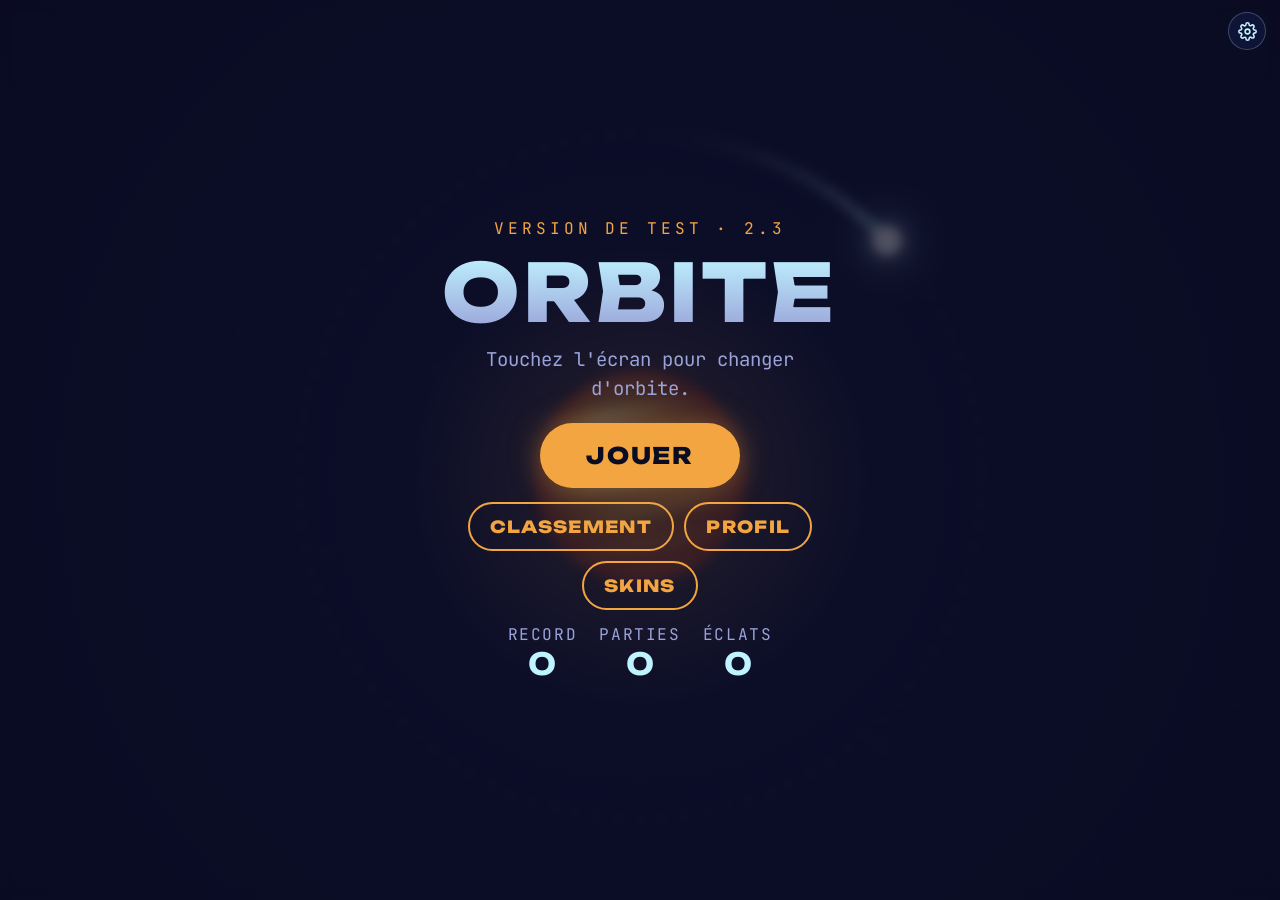
==== beta/index.html @ f02a52be "Version 2.3 (en test) : seconde chance et flèche retour - Seconde chance : après une collision, repr" ====
<!doctype html>
<html lang="fr">
<head>
<meta charset="utf-8">
<meta name="viewport" content="width=device-width, initial-scale=1, maximum-scale=1, user-scalable=no, viewport-fit=cover">
<meta name="apple-mobile-web-app-capable" content="yes">
<meta name="mobile-web-app-capable" content="yes">
<meta name="apple-mobile-web-app-status-bar-style" content="black-translucent">
<meta name="apple-mobile-web-app-title" content="Orbite">
<meta name="description" content="Jeu d'arcade à une touche : sautez d'une orbite à l'autre pour éviter les astéroïdes.">
<link rel="apple-touch-icon" href="../icons/apple-touch-icon.png">
<link rel="icon" type="image/png" href="../icons/icon-192.png">
<title>Orbite (test)</title>
<meta name="robots" content="noindex">
<meta name="theme-color" content="#0A0C22">
<link rel="preconnect" href="https://fonts.googleapis.com">
<link rel="stylesheet" href="https://fonts.googleapis.com/css2?family=Unbounded:wght@500;800&family=JetBrains+Mono:wght@500;700&display=swap">
<style>
/* Layout: one full-screen canvas (space), HUD pinned to the safe-area corners, centered overlay cards for menu / pause / game over. Single deliberate dark look. */
:root{
  --void:#0A0C22;
  --void-2:#151A44;
  --sun:#F2A541;
  --ion:#BFF3FF;
  --rock:#FF4D6D;
  --shard:#FFD66B;
  --mist:#9AA3D9;
  --display:"Unbounded", "Arial Black", system-ui, sans-serif;
  --mono:"JetBrains Mono", ui-monospace, "SFMono-Regular", Menlo, monospace;
  color-scheme:dark;
}
[hidden]{display:none!important;}
html{font-size:clamp(16px, 4.4vw, 19px);}
html,body{height:100%;margin:0;overscroll-behavior:none;}
body{-webkit-touch-callout:none;}
body{background:var(--void);color:var(--ion);overflow:hidden;font-family:var(--mono);-webkit-user-select:none;user-select:none;-webkit-tap-highlight-color:transparent;touch-action:manipulation;}
#stage{position:fixed;inset:0;}
canvas{display:block;width:100%;height:100%;touch-action:none;}
.hud{position:fixed;top:0;left:0;right:0;display:flex;justify-content:space-between;align-items:flex-start;gap:12px;
  padding-top:calc(env(safe-area-inset-top,0px) + 14px);
  padding-left:max(16px, env(safe-area-inset-left,0px));padding-right:max(16px, env(safe-area-inset-right,0px));pointer-events:none;}
.score{display:flex;flex-direction:column;gap:2px;}
.score b{font-family:var(--display);font-weight:800;font-size:2.9rem;line-height:1;font-variant-numeric:tabular-nums;}
.score .gems{color:var(--shard);}
.score span{font-size:.85rem;letter-spacing:.14em;text-transform:uppercase;color:var(--mist);font-variant-numeric:tabular-nums;}
.btns{display:flex;gap:8px;pointer-events:auto;}
.icon{width:52px;height:52px;border-radius:50%;border:1px solid rgba(191,243,255,.25);background:rgba(21,26,68,.6);color:var(--ion);display:grid;place-items:center;cursor:pointer;padding:0;}
.icon:focus-visible,.cta:focus-visible{outline:2px solid var(--shard);outline-offset:3px;}
.icon svg{width:24px;height:24px;}
.overlay{position:fixed;inset:0;overflow-y:auto;-webkit-overflow-scrolling:touch;overscroll-behavior:contain;display:grid;justify-items:center;align-items:start;padding-left:max(16px, env(safe-area-inset-left,0px));padding-right:max(16px, env(safe-area-inset-right,0px));padding-top:calc(env(safe-area-inset-top,0px) + 20px);padding-bottom:calc(env(safe-area-inset-bottom,0px) + 20px);
  background:rgba(10,12,34,.72);-webkit-backdrop-filter:blur(6px);backdrop-filter:blur(6px);}
.card{max-width:360px;width:100%;margin-block:auto;text-align:center;display:flex;flex-direction:column;align-items:center;gap:14px;}
.eyebrow{font-size:.85rem;letter-spacing:.24em;text-transform:uppercase;color:var(--sun);}
h1{font-family:var(--display);font-weight:800;font-size:clamp(2.8rem,14vw,4.2rem);letter-spacing:.04em;margin:0;line-height:1;text-wrap:balance;
  background:linear-gradient(180deg,var(--ion),var(--mist));-webkit-background-clip:text;background-clip:text;color:transparent;}
h2{font-family:var(--display);font-weight:800;font-size:2.2rem;margin:0;text-wrap:balance;}
.stepper{display:flex;align-items:center;gap:14px;}
.stepper input{width:4.2ch;text-align:center;font-family:var(--display);font-weight:800;font-size:2.4rem;color:var(--ion);background:transparent;border:0;border-bottom:2px solid rgba(191,243,255,.3);padding:2px 0;-moz-appearance:textfield;font-variant-numeric:tabular-nums;}
.stepper input::-webkit-outer-spin-button,.stepper input::-webkit-inner-spin-button{-webkit-appearance:none;margin:0;}
.stepper input:focus-visible{outline:none;border-bottom-color:var(--shard);}
.stepper .icon{font-size:1.4rem;font-family:var(--mono);}
.chips{display:flex;flex-wrap:wrap;justify-content:center;gap:8px;}
.chip{font-family:var(--mono);font-size:.95rem;color:var(--ion);background:rgba(21,26,68,.6);border:1px solid rgba(191,243,255,.25);border-radius:999px;padding:8px 14px;cursor:pointer;}
.chip[aria-pressed="true"]{background:var(--ion);color:var(--void);border-color:var(--ion);}
.chip:focus-visible,.link:focus-visible{outline:2px solid var(--shard);outline-offset:2px;}
.link{background:none;border:0;color:var(--mist);font-family:var(--mono);font-size:.82rem;text-decoration:underline;text-underline-offset:3px;cursor:pointer;padding:8px;font-size:.95rem;}
.note{font-size:.85rem !important;}
.testtag{font-size:.72rem;letter-spacing:.16em;text-transform:uppercase;color:var(--shard);}
#title{cursor:default;}
.card p{margin:0;color:var(--mist);line-height:1.5;font-size:1rem;max-width:30ch;}
.rules{display:grid;grid-template-columns:auto 1fr;gap:8px 12px;text-align:left;font-size:.95rem;line-height:1.35;color:var(--mist);}
.dot{width:12px;height:12px;border-radius:50%;margin-top:3px;}
.cta{font-family:var(--display);font-weight:800;font-size:1.2rem;letter-spacing:.08em;color:var(--void);background:var(--sun);border:0;border-radius:999px;padding:18px 46px;cursor:pointer;margin-top:6px;box-shadow:0 0 32px rgba(242,165,65,.35);}
.cta:active{transform:scale(.97);}
.gear{position:fixed;top:calc(env(safe-area-inset-top,0px) + 12px);right:max(14px, env(safe-area-inset-right,0px));width:38px;height:38px;z-index:2;}
.gear svg{width:19px;height:19px;}
.setcard{max-width:440px;}
.sgroup{width:100%;display:flex;flex-direction:column;background:rgba(21,26,68,.55);border-radius:16px;padding:4px 14px;text-align:left;}
.srow{display:flex;align-items:center;justify-content:space-between;gap:12px;padding:12px 0;border-bottom:1px solid rgba(154,163,217,.14);}
.srow:last-child{border-bottom:0;}
.srow > div{display:flex;flex-direction:column;gap:2px;min-width:0;}
.srow b{font-size:.95rem;color:var(--ion);}
.srow small{font-size:.75rem;color:var(--mist);line-height:1.35;}
.srow .pill{margin-top:0;flex-shrink:0;}
.switch{flex-shrink:0;width:52px;height:30px;border-radius:999px;border:0;background:rgba(154,163,217,.28);position:relative;cursor:pointer;padding:0;transition:background .2s;}
.switch i{position:absolute;top:3px;left:3px;width:24px;height:24px;border-radius:50%;background:#fff;transition:transform .2s;}
.switch[aria-checked="true"]{background:var(--sun);}
.switch[aria-checked="true"] i{transform:translateX(22px);}
.switch:disabled{opacity:.4;cursor:default;}
.switch:focus-visible{outline:2px solid var(--shard);outline-offset:2px;}
.scontact{padding:12px 14px;gap:4px;}
.scontact b{color:var(--ion);}
.scontact p{margin:0;color:var(--mist);font-size:.9rem;max-width:none;}
.profcard{max-width:440px;}
.avatar{width:84px;height:84px;display:block;}
.pname{font-family:var(--display);font-weight:800;font-size:1.5rem;margin-top:-6px;}
.ranks{display:flex;gap:8px;flex-wrap:wrap;justify-content:center;font-size:.8rem;}
.ranks span{border-radius:999px;padding:5px 11px;background:rgba(191,243,255,.08);border:1px solid rgba(191,243,255,.22);}
.ranks b{color:var(--shard);}
.psec{width:100%;display:flex;flex-direction:column;gap:8px;text-align:left;}
.psec h3{margin:0;font-family:var(--mono);font-weight:500;font-size:.72rem;letter-spacing:.2em;text-transform:uppercase;color:var(--mist);display:flex;align-items:center;gap:8px;}
.psec h3::after{content:"";flex:1;height:1px;background:rgba(154,163,217,.22);}
.pgrid{display:grid;grid-template-columns:repeat(2,minmax(0,1fr));gap:8px;}
.ptile{background:rgba(21,26,68,.62);border-radius:14px;padding:10px 12px;display:flex;flex-direction:column;gap:2px;min-width:0;}
.ptile.phero{grid-column:1/-1;flex-direction:row;align-items:center;justify-content:space-between;background:linear-gradient(90deg,rgba(242,165,65,.18),rgba(21,26,68,.62));border:1px solid rgba(242,165,65,.35);}
.pv{font-family:var(--display);font-weight:800;font-size:1.3rem;font-variant-numeric:tabular-nums;}
.phero .pv{font-size:1.9rem;color:var(--sun);}
.pv.gold{color:var(--shard);}
.pl{font-size:.72rem;color:var(--mist);line-height:1.3;}
.phero .pl:last-child{text-align:right;}
.plist{display:flex;flex-direction:column;}
.prow{display:flex;justify-content:space-between;gap:10px;font-size:.86rem;padding:8px 2px;border-bottom:1px dashed rgba(154,163,217,.18);}
.prow span{color:var(--mist);} .prow b{font-variant-numeric:tabular-nums;}
.pskins{display:flex;gap:8px;flex-wrap:wrap;}
.pskins canvas{width:38px;height:38px;border-radius:50%;background:rgba(21,26,68,.8);border:1px solid rgba(191,243,255,.18);}
.pskins canvas.off{opacity:.28;}
.pprog{display:flex;flex-direction:column;gap:6px;font-size:.8rem;color:var(--mist);}
.pprog b{color:var(--ion);}
.pbar{height:8px;border-radius:5px;background:rgba(191,243,255,.12);overflow:hidden;}
.pbar i{display:block;height:100%;background:#FF7AC8;border-radius:5px;min-width:2px;}
.psoon{display:grid;grid-template-columns:repeat(2,minmax(0,1fr));gap:8px;}
.psoon div{border:1px dashed rgba(154,163,217,.35);border-radius:14px;padding:10px 12px;font-size:.76rem;color:var(--mist);line-height:1.35;}
.psoon b{display:block;color:var(--ion);font-size:.84rem;margin-bottom:2px;}
.pfoot{font-size:.72rem;color:var(--mist);}
.unlockcv{width:180px;height:180px;display:block;}
.rarchip{font-size:.8rem;letter-spacing:.18em;text-transform:uppercase;border:1.5px solid;border-radius:999px;padding:4px 12px;}
.shareimg{width:100%;max-width:320px;border-radius:16px;box-shadow:0 12px 40px rgba(0,0,0,.5);}
.boardcard{max-width:440px;}
.seg{display:flex;width:100%;border:1px solid rgba(191,243,255,.25);border-radius:999px;padding:3px;gap:3px;}
.seg button{flex:1;font-family:var(--mono);font-size:.88rem;color:var(--mist);background:transparent;border:0;border-radius:999px;padding:9px 6px;cursor:pointer;}
.seg button[aria-pressed="true"]{background:var(--ion);color:var(--void);font-weight:700;}
.seg button:focus-visible{outline:2px solid var(--shard);outline-offset:2px;}
.lbnote{font-size:.75rem;color:var(--mist);letter-spacing:.06em;margin-top:-4px;}
.lb{list-style:none;margin:0;padding:0;width:100%;display:flex;flex-direction:column;gap:6px;text-align:left;}
.lb li{display:grid;grid-template-columns:2.2em minmax(0,1fr) auto;grid-template-rows:auto auto;column-gap:10px;align-items:center;padding:9px 12px;border-radius:12px;background:rgba(21,26,68,.55);border:1px solid transparent;}
.lb li.me{border-color:var(--sun);background:rgba(242,165,65,.1);}
.lb li.sep{margin-top:6px;}
.lb .rk{grid-column:1;grid-row:1 / span 2;font-family:var(--display);font-weight:800;font-size:1.05rem;color:var(--mist);text-align:center;font-variant-numeric:tabular-nums;}
.lb li.r1 .rk{color:#FFD66B;} .lb li.r2 .rk{color:#D9DEF2;} .lb li.r3 .rk{color:#E0A068;}
.lb .nm{grid-column:2;grid-row:1;font-weight:700;color:var(--ion);overflow:hidden;text-overflow:ellipsis;white-space:nowrap;}
.lb .val{grid-column:3;grid-row:1 / span 2;text-align:right;font-family:var(--display);font-weight:800;font-size:1.15rem;color:var(--ion);font-variant-numeric:tabular-nums;}
.lb small{grid-column:2;grid-row:2;font-size:.72rem;color:var(--mist);font-variant-numeric:tabular-nums;}
.lbmsg{font-size:.9rem;color:var(--mist);min-height:1em;}
.lbme{font-size:.85rem;color:var(--mist);display:flex;flex-wrap:wrap;gap:6px 10px;justify-content:center;align-items:center;}
.lbme b{color:var(--ion);}
.lbme .lbn{flex-basis:100%;font-size:.75rem;}
.field{width:100%;font-family:var(--mono);font-size:1.1rem;color:var(--ion);background:rgba(21,26,68,.7);border:1.5px solid rgba(191,243,255,.3);border-radius:12px;padding:12px 14px;text-align:center;}
.field:focus{outline:none;border-color:var(--shard);}
.pinfo{color:var(--sun);font-size:.88rem;min-height:1em;}
.lb .was{color:var(--sun);display:block;}
.err{color:var(--rock);font-size:.88rem;min-height:1.2em;}
.overrank{font-family:var(--mono);font-size:.95rem;color:var(--sun);}
.duo{display:flex;flex-wrap:wrap;justify-content:center;gap:10px;}
.duo .cta.ghost{padding:12px 20px;font-size:.88rem;}
.tuto{position:fixed;left:max(16px, env(safe-area-inset-left,0px));right:max(16px, env(safe-area-inset-right,0px));bottom:calc(env(safe-area-inset-bottom,0px) + 16px);margin-inline:auto;max-width:440px;
  background:rgba(10,12,34,.86);border:1px solid rgba(191,243,255,.25);border-radius:18px;padding:11px 14px 6px;display:flex;flex-direction:column;gap:4px;
  -webkit-backdrop-filter:blur(6px);backdrop-filter:blur(6px);text-align:left;}
.banner.hold{animation:bannerHold .5s ease forwards;}
@keyframes bannerHold{0%{opacity:0;transform:translateY(-50%) scale(.85)}60%{opacity:1;transform:translateY(-50%) scale(1.06)}100%{opacity:1;transform:translateY(-50%) scale(1)}}
.tuto-step{font-size:.72rem;letter-spacing:.16em;text-transform:uppercase;color:var(--sun);}
.tuto p{margin:0;color:var(--ion);font-size:.92rem;line-height:1.35;}
.tuto-prog{font-size:.85rem;color:var(--shard);min-height:1.1em;font-variant-numeric:tabular-nums;}
.tuto-row{display:flex;align-items:center;justify-content:space-between;gap:10px;}
.tuto-row .pill{margin-top:0;}
.tuto-row .link{margin-left:auto;}
.score b.glow{animation:scoreGlow .9s ease-in-out infinite alternate;}
@keyframes scoreGlow{from{text-shadow:0 0 0 transparent}to{text-shadow:0 0 18px var(--sun);color:var(--sun)}}
.version{font-size:.8rem;opacity:.85;}
.newsdate{font-size:.8rem;letter-spacing:.12em;text-transform:uppercase;color:var(--mist);margin-top:-6px;}
.notes{list-style:none;margin:0;padding:0;display:flex;flex-direction:column;gap:10px;text-align:left;width:100%;}
.notes li{position:relative;padding-left:22px;color:var(--ion);font-size:1rem;line-height:1.4;}
.notes li::before{content:"";position:absolute;left:4px;top:.5em;width:8px;height:8px;border-radius:2px;background:var(--sun);transform:rotate(45deg);}
.history{width:100%;display:flex;flex-direction:column;gap:16px;text-align:left;border-top:1px solid rgba(191,243,255,.15);padding-top:14px;}
.history h3{margin:0;font-family:var(--display);font-weight:800;font-size:1rem;color:var(--ion);}
.history h3 span{font-family:var(--mono);font-weight:500;font-size:.75rem;color:var(--mist);margin-left:8px;letter-spacing:.08em;}
.history .notes li{font-size:.88rem;color:var(--mist);}
.history .notes li::before{background:var(--mist);width:6px;height:6px;}
.updatebar{width:100%;
  font-family:var(--mono);font-size:.85rem;color:var(--void);background:var(--sun);border:0;border-radius:999px;padding:12px 18px;cursor:pointer;box-shadow:0 0 24px rgba(242,165,65,.3);text-align:center;}
.updatebar b{display:block;margin-top:2px;font-weight:700;text-decoration:underline;text-underline-offset:2px;}
.updatebar:focus-visible{outline:2px solid var(--ion);outline-offset:3px;}
.cta.ghost{background:transparent;color:var(--sun);border:2px solid var(--sun);box-shadow:none;font-size:1rem;padding:12px 34px;margin-top:0;}
.shopcard{max-width:440px;}
.wallet{font-family:var(--display);font-weight:800;font-size:1.4rem;color:var(--shard);}
.wallet b{font-variant-numeric:tabular-nums;}
.skins{display:grid;grid-template-columns:repeat(2, minmax(0, 1fr));gap:10px;width:100%;}
.skin{display:flex;flex-direction:column;align-items:center;gap:4px;padding:10px 8px 12px;border-radius:16px;border:1px solid color-mix(in srgb, var(--rar) 45%, transparent);background:rgba(21,26,68,.55);min-width:0;}
.skin.on{border-color:var(--rar);box-shadow:0 0 0 1px var(--rar) inset;}
.skin canvas{width:100%;height:84px;display:block;}
.skin b{font-family:var(--display);font-weight:800;font-size:1rem;}
.skin .rar{font-size:.72rem;letter-spacing:.16em;text-transform:uppercase;color:var(--rar);}
.skin small{font-size:.72rem;color:var(--mist);line-height:1.35;min-height:1em;text-align:center;}
.pill{font-family:var(--mono);font-weight:700;font-size:.9rem;color:var(--ion);background:rgba(191,243,255,.08);border:1px solid rgba(191,243,255,.3);border-radius:999px;padding:8px 14px;cursor:pointer;margin-top:4px;}
.skin .bar{display:block;height:5px;border-radius:3px;background:rgba(191,243,255,.15);margin-top:5px;overflow:hidden;}
.skin .bar i{display:block;height:100%;background:var(--rar);min-width:2px;}
.pill.buy{background:var(--shard);color:var(--void);border-color:var(--shard);}
.pill:disabled{opacity:.55;cursor:default;}
.pill:focus-visible{outline:2px solid var(--shard);outline-offset:2px;}
.confirm{width:100%;border:1px solid var(--shard);border-radius:16px;padding:12px;display:flex;flex-direction:column;gap:8px;align-items:center;background:rgba(255,214,107,.06);}
.confirm .row{display:flex;gap:10px;}
.big{font-family:var(--display);font-weight:800;font-size:5.2rem;line-height:1;font-variant-numeric:tabular-nums;color:var(--ion);}
.stats{display:flex;flex-wrap:wrap;justify-content:center;gap:12px 22px;font-size:.85rem;color:var(--mist);letter-spacing:.1em;text-transform:uppercase;}
.stats b{display:block;font-size:1.6rem;color:var(--ion);font-family:var(--display);letter-spacing:0;}
.new{color:var(--shard);font-size:.95rem;letter-spacing:.2em;text-transform:uppercase;}
.chrono{display:flex;flex-direction:column;align-items:center;gap:4px;padding-top:6px;}
.chrono b{font-family:var(--mono);font-weight:700;font-size:1.4rem;font-variant-numeric:tabular-nums;letter-spacing:.02em;}
.banner{position:fixed;left:0;right:0;top:calc(env(safe-area-inset-top,0px) + 120px);transform:translateY(-50%);text-align:center;pointer-events:none;font-family:var(--display);font-weight:800;font-size:clamp(1.15rem,5.6vw,1.65rem);line-height:1.1;letter-spacing:.05em;text-transform:uppercase;text-wrap:balance;padding-left:max(16px, env(safe-area-inset-left,0px));padding-right:max(16px, env(safe-area-inset-right,0px));animation:bannerIn 1.9s ease forwards;}
@keyframes bannerIn{0%{opacity:0;transform:translateY(-50%) scale(.85)}10%{opacity:1;transform:translateY(-50%) scale(1.06)}18%{transform:translateY(-50%) scale(1)}78%{opacity:1}100%{opacity:0;transform:translateY(-50%) scale(1)}}
@media (prefers-reduced-motion: reduce){.banner{animation:bannerFade 1.9s linear forwards}@keyframes bannerFade{0%,80%{opacity:1}100%{opacity:0}}}
.hint{position:fixed;left:0;right:0;bottom:calc(env(safe-area-inset-bottom,0px) + 28px);text-align:center;font-size:.9rem;letter-spacing:.16em;text-transform:uppercase;color:var(--mist);pointer-events:none;transition:opacity .6s;}
@media (prefers-reduced-motion: reduce){.cta{box-shadow:none;}}

/* back arrow (2.3): top left of every menu screen, same place on every phone */
.back{position:fixed;top:calc(env(safe-area-inset-top,0px) + 12px);left:max(14px, env(safe-area-inset-left,0px));width:38px;height:38px;z-index:2;}
.back svg{width:20px;height:20px;}
/* second chance (2.3): time left to decide */
.timebar{width:100%;max-width:240px;height:4px;border-radius:2px;background:rgba(191,243,255,.15);overflow:hidden;}
.timebar i{display:block;height:100%;width:100%;background:var(--shard);border-radius:2px;}
</style>

</head>
<body>
<div id="stage"><canvas id="c" aria-label="Zone de jeu Orbite"></canvas></div>

<div class="hud" id="hud" hidden>
  <div class="score"><b id="sc">0</b><span id="hs">Record 0</span><span id="gm" class="gems">◆ 0</span></div>
  <div class="chrono"><b id="clock">0:00.0</b><span class="testtag" id="testTag" hidden></span></div>
  <div class="btns">
    <button class="icon" id="mute" aria-label="Couper le son"><svg viewBox="0 0 24 24" fill="none" stroke="currentColor" stroke-width="2" stroke-linecap="round" stroke-linejoin="round"><path d="M4 9h4l5-4v14l-5-4H4z"/><path id="wave" d="M16.5 8.5a5 5 0 0 1 0 7M19 6a8.5 8.5 0 0 1 0 12"/></svg></button>
    <button class="icon" id="pauseBtn" aria-label="Pause"><svg viewBox="0 0 24 24" fill="currentColor"><rect x="6" y="5" width="4" height="14" rx="1"/><rect x="14" y="5" width="4" height="14" rx="1"/></svg></button>
  </div>
</div>
<div class="banner" id="banner" hidden></div>
<div class="tuto" id="tuto" hidden>
  <div class="tuto-step" id="tutoStep"></div>
  <p id="tutoText"></p>
  <div class="tuto-prog" id="tutoProg"></div>
  <div class="tuto-row"><button class="pill buy" id="tutoNext" hidden>Suivant</button><button class="link" id="tutoSkip">Passer</button></div>
</div>
<div class="hint" id="hint" hidden>Touchez l'écran pour changer d'orbite</div>

<div class="overlay" id="menu">
  <div class="card">
    <button class="icon gear" id="setBtn" aria-label="Réglages"><svg viewBox="0 0 24 24" fill="none" stroke="currentColor" stroke-width="2" stroke-linecap="round" stroke-linejoin="round"><circle cx="12" cy="12" r="3"/><path d="M19.4 15a1.65 1.65 0 0 0 .33 1.82l.06.06a2 2 0 1 1-2.83 2.83l-.06-.06a1.65 1.65 0 0 0-1.82-.33 1.65 1.65 0 0 0-1 1.51V21a2 2 0 1 1-4 0v-.09A1.65 1.65 0 0 0 9 19.4a1.65 1.65 0 0 0-1.82.33l-.06.06a2 2 0 1 1-2.83-2.83l.06-.06A1.65 1.65 0 0 0 4.68 15a1.65 1.65 0 0 0-1.51-1H3a2 2 0 1 1 0-4h.09A1.65 1.65 0 0 0 4.6 9a1.65 1.65 0 0 0-.33-1.82l-.06-.06a2 2 0 1 1 2.83-2.83l.06.06A1.65 1.65 0 0 0 9 4.68a1.65 1.65 0 0 0 1-1.51V3a2 2 0 1 1 4 0v.09a1.65 1.65 0 0 0 1 1.51 1.65 1.65 0 0 0 1.82-.33l.06-.06a2 2 0 1 1 2.83 2.83l-.06.06A1.65 1.65 0 0 0 19.4 9a1.65 1.65 0 0 0 1.51 1H21a2 2 0 1 1 0 4h-.09a1.65 1.65 0 0 0-1.51 1z"/></svg></button>
    <div class="eyebrow">Version de test · 2.3</div>
    <h1 id="title">ORBITE</h1>
    <p>Touchez l'écran pour changer d'orbite.</p>
    <button class="cta" id="play">JOUER</button>
    <div class="duo"><button class="cta ghost" id="boardBtn">CLASSEMENT</button><button class="cta ghost" id="profileBtn">PROFIL</button><button class="cta ghost" id="shopBtn">SKINS</button></div>
    <div class="stats"><div>Record<b id="menuBest">0</b></div><div>Parties<b id="menuGames">0</b></div><div>Éclats<b id="menuGems">0</b></div></div>
  </div>
</div>

<div class="overlay" id="howto" hidden>
  <div class="card">
    <div class="eyebrow">Comment jouer</div>
    <h2>Les règles</h2>
    <div class="rules">
      <span class="dot" style="background:var(--ion)"></span><span>Touchez l'écran pour faire sauter la sonde d'une orbite à l'autre</span>
      <span class="dot" style="background:var(--rock)"></span><span>Évitez les astéroïdes</span>
      <span class="dot" style="background:var(--ion)"></span><span>Votre score : le nombre de tours</span>
      <span class="dot" style="background:var(--sun)"></span><span>Classement en ligne : choisissez un pseudo, vos parties y sont envoyées automatiquement</span>
      <span class="dot" style="background:#FFFFFF"></span><span>Esquivez un astéroïde au tout dernier moment : c'est un frôlement. Enchaînez-les pour faire monter le multiplicateur (x2, x3…)</span>
      <span class="dot" style="background:var(--shard)"></span><span>Un éclat ◆ apparaît tous les 5 tours, à dépenser en skins</span>
      <span class="dot" style="background:var(--shard)"></span><span>Touché ? Une seconde chance vous est proposée pour 100 ◆ : la partie reprend au même tour. Une seule fois par partie</span>
      <span class="dot" style="background:transparent;border:2px solid var(--shard)"></span><span>Les éclats rares, collés à un astéroïde, valent 3 ◆</span>
      <span class="dot" style="background:#FF4D6D"></span><span>30 tours : pluie d'astéroïdes, ils arrivent plus souvent</span>
      <span class="dot" style="background:#19E6D2"></span><span>40 tours : astéroïdes rapides, repérez leur traînée</span>
      <span class="dot" style="background:#B46BFF"></span><span>50 tours : inversions du sens de rotation, puis tous les 8 tours</span>
      <span class="dot" style="background:#FFD66B"></span><span>Nouveau record : tout passe à l'or</span>
      <span class="dot" style="background:conic-gradient(#FF4D6D,#19E6D2,#B46BFF,#FFD66B,#FF4D6D)"></span><span>À chaque palier, son nom s'affiche en haut et les orbites prennent sa couleur</span>
    </div>
    <button class="cta" id="tutoAgain">REFAIRE LE DIDACTICIEL</button>
    <button class="link" id="howClose">Retour aux réglages</button>
  </div>
</div>

<div class="overlay" id="board" hidden>
  <div class="card boardcard">
    <div class="eyebrow">Classement en ligne</div>
    <h2>Les meilleurs</h2>
    <div class="seg" id="boardPeriod" role="group" aria-label="Période"><button data-p="week">Cette semaine</button><button data-p="all">Tous les temps</button></div>
    <div class="chips" id="boardSort" role="group" aria-label="Classer par"><button class="chip" data-s="laps">Tours</button><button class="chip" data-s="gems">Éclats ◆</button><button class="chip" data-s="chain">Série de frôlés</button></div>
    <div class="lbnote" id="boardNote"></div>
    <ol class="lb" id="boardList"></ol>
    <div class="lbmsg" id="boardMsg"></div>
    <div class="lbme" id="boardMe"></div>
    <button class="link" id="boardClose">Retour à l'accueil</button>
  </div>
</div>

<div class="overlay" id="pseudoBox" hidden>
  <div class="card">
    <div class="eyebrow">Classement en ligne</div>
    <h2>Votre pseudo</h2>
    <p>Il s'affichera dans le classement. De 3 à 16 caractères : lettres, chiffres, espace, point, tiret ou _.</p>
    <input class="field" id="pseudoInput" maxlength="16" autocomplete="off" autocapitalize="off" spellcheck="false" placeholder="Ex. : Comète_42" aria-label="Pseudo">
    <div class="pinfo" id="pseudoInfo"></div>
    <div class="err" id="pseudoErr" role="alert"></div>
    <button class="cta" id="pseudoOk">VALIDER</button>
    <button class="link" id="pseudoLater">Plus tard</button>
    <p class="note">Seuls votre pseudo et vos scores sont envoyés. Aucune donnée personnelle.</p>
  </div>
</div>

<div class="overlay" id="profile" hidden>
  <div class="card profcard">
    <div class="eyebrow">Profil</div>
    <canvas class="avatar" id="profAvatar" aria-hidden="true"></canvas>
    <div class="pname" id="profName"></div>
    <div class="ranks" id="profRanks"></div>
    <section class="psec"><h3>Performances</h3>
      <div class="pgrid">
        <div class="ptile phero"><div><div class="pl">Record</div><div class="pv" id="pBest">0 tours</div></div><div class="pl" id="pBestDate"></div></div>
        <div class="ptile"><div class="pv" id="pChain">x0</div><div class="pl">Meilleure série de frôlements</div></div>
        <div class="ptile"><div class="pv" id="pNearRun">0</div><div class="pl">Frôlements en une partie</div></div>
        <div class="ptile"><div class="pv gold" id="pGemsRun">0 ◆</div><div class="pl">Éclats en une partie</div></div>
        <div class="ptile"><div class="pv" id="pLongest">0:00</div><div class="pl">Plus longue partie</div></div>
      </div>
    </section>
    <section class="psec"><h3>Progression</h3>
      <div class="plist">
        <div class="prow"><span>Parties jouées</span><b id="pGames">0</b></div>
        <div class="prow"><span>Moyenne par partie</span><b id="pAvg">0 tours</b></div>
        <div class="prow"><span>Tours cumulés</span><b id="pLaps">0</b></div>
        <div class="prow"><span>Sauts cumulés</span><b id="pHops">0</b></div>
        <div class="prow"><span>Frôlements cumulés</span><b id="pNear">0</b></div>
        <div class="prow"><span>Éclats gagnés au total</span><b id="pGems">0 ◆</b></div>
      </div>
    </section>
    <section class="psec"><h3>Collection</h3>
      <div class="pskins" id="pSkins"></div>
      <div class="pprog"><span>Skins : <b id="pSkinCount">1 / 7</b></span><span id="pMezen"></span><div class="pbar"><i id="pMezenBar"></i></div></div>
    </section>
    <section class="psec"><h3>Bientôt</h3>
      <div class="psoon"><div><b>Défis du jour</b>Des défis renouvelés chaque jour</div><div><b>Skin secret</b>??? Atteindre une série de x…</div></div>
    </section>
    <div class="pfoot" id="profSince"></div>
    <button class="link" id="profClose">Retour à l'accueil</button>
  </div>
</div>

<div class="overlay" id="unlock" hidden>
  <div class="card">
    <div class="eyebrow" style="color:var(--shard)">Nouveau skin débloqué</div>
    <canvas class="unlockcv" id="unlockCv" aria-hidden="true"></canvas>
    <h2 id="unlockName"></h2>
    <div class="rarchip" id="unlockRar"></div>
    <button class="cta" id="unlockShare">PARTAGER</button>
    <button class="link" id="unlockClose">Continuer</button>
  </div>
</div>

<div class="overlay" id="sharebox" hidden>
  <div class="card">
    <div class="eyebrow">Partager</div>
    <img class="shareimg" id="shareImg" alt="Image à partager">
    <p class="note" id="shareHint"></p>
    <button class="cta" id="shareGo">PARTAGER</button>
    <button class="cta ghost" id="shareCopy">COPIER LE TEXTE</button>
    <button class="link" id="shareClose">Fermer</button>
  </div>
</div>

<div class="overlay" id="notice" hidden>
  <div class="card">
    <div class="eyebrow" style="color:var(--rock)">Progression corrigée</div>
    <h2>Pris la main dans le sac</h2>
    <p>Votre progression a été corrigée : des éclats et des skins avaient été obtenus en dehors du jeu, petit tricheur. Si vous avez des réclamations, veuillez vous plaindre au Boss !</p>
    <button class="cta" id="noticeOk">COMPRIS CHEF</button>
  </div>
</div>

<div class="overlay" id="settings" hidden>
  <div class="card setcard">
    <div class="eyebrow">Réglages</div>
    <h2>Réglages</h2>
    <div class="sgroup">
      <div class="srow"><div><b>Son</b><small>Effets sonores du jeu et des menus</small></div><button class="switch" id="swSound" role="switch" aria-label="Son"><i></i></button></div>
      <div class="srow"><div><b>Vibrations</b><small id="vibNote">Petites vibrations pendant la partie</small></div><button class="switch" id="swVib" role="switch" aria-label="Vibrations"><i></i></button></div>
      <div class="srow"><div><b>Réduire les effets lumineux</b><small>Atténue les éclairs, les secousses de l'écran et les étoiles filantes</small></div><button class="switch" id="swFx" role="switch" aria-label="Réduire les effets lumineux"><i></i></button></div>
      <div class="srow"><div><b>Afficher le chrono</b><small>Le temps de la partie, en haut de l'écran</small></div><button class="switch" id="swClock" role="switch" aria-label="Afficher le chrono"><i></i></button></div>
    </div>
    <div class="sgroup">
      <div class="srow"><div><b>Pseudo</b><small id="setPseudo">Aucun pseudo</small></div><button class="pill" id="setPseudoBtn">Changer</button></div>
      <div class="srow"><div><b>Comment jouer</b><small>Toutes les règles du jeu</small></div><button class="pill" id="howBtn">Voir</button></div>
      <div class="srow"><div><b>Didacticiel</b><small>Revoir comment jouer, pas à pas</small></div><button class="pill" id="setTuto">Revoir</button></div>
      <div class="srow"><div><b>Nouveautés</b><small>Version <span id="verLabel"></span></small></div><button class="pill" id="newsBtn">Voir</button></div>
    </div>
    <div class="sgroup scontact">
      <b>Un bug ? Une idée ?</b>
      <p>Envoie-moi un message en privé, fais pas le timide&nbsp;!</p>
    </div>
    <button class="link" id="setClose">Retour à l'accueil</button>
  </div>
</div>

<div class="overlay" id="shop" hidden>
  <div class="card shopcard">
    <div class="eyebrow">Boutique</div>
    <h2>Skins de la sonde</h2>
    <div class="wallet">◆ <b id="wallet">0</b> éclats</div>
    <div class="confirm" id="confirm" hidden>
      <p id="confirmText"></p>
      <div class="row"><button class="pill buy" id="confirmYes">Acheter</button><button class="pill" id="confirmNo">Annuler</button></div>
    </div>
    <div class="skins" id="skins"></div>
    <button class="link" id="shopClose">Retour à l'accueil</button>
  </div>
</div>

<div class="overlay" id="news" hidden>
  <div class="card">
    <div class="eyebrow">Nouveautés</div>
    <h2 id="newsTitle"></h2>
    <div class="newsdate" id="newsDate"></div>
    <ul class="notes" id="newsList"></ul>
    <button class="cta" id="newsOk">COMPRIS</button>
    <button class="link" id="newsHistoryBtn">Voir toutes les versions</button>
    <div class="history" id="newsHistory" hidden></div>
  </div>
</div>
<button class="updatebar" id="updateBar" hidden>Nouvelle version disponible <b>Toucher pour mettre à jour</b></button>

<div class="overlay" id="paused" hidden>
  <div class="card">
    <div class="eyebrow">Pause</div>
    <h2>En suspens</h2>
    <button class="cta" id="resume">REPRENDRE</button>
    <button class="link" id="homeFromPause">Retour à l'accueil</button>
  </div>
</div>

<!-- hidden test mode: tap the ORBITE title 5 times on the home screen -->
<div class="overlay" id="test" hidden>
  <div class="card">
    <div class="eyebrow">Mode test</div>
    <h2>Commencer au tour</h2>
    <div class="stepper">
      <button class="icon" id="lapMinus" aria-label="Un tour de moins">−</button>
      <input id="lapInput" type="number" inputmode="numeric" min="0" max="200" step="1" value="29" aria-label="Tour de départ">
      <button class="icon" id="lapPlus" aria-label="Un tour de plus">+</button>
    </div>
    <div class="chips" id="lapChips">
      <button class="chip" data-lap="0">0</button><button class="chip" data-lap="29">29</button><button class="chip" data-lap="39">39</button><button class="chip" data-lap="49">49</button><button class="chip" data-lap="57">57</button><button class="chip" data-lap="70">70</button>
    </div>
    <p class="note">29 : juste avant la pluie<br>39 : avant les astéroïdes rapides<br>49 et 57 : avant une inversion</p>
    <div class="chips" id="kindChips" role="group" aria-label="Type de partie">
      <button class="chip" data-kind="random">Tirage normal</button><button class="chip" data-kind="normal">Normale</button><button class="chip" data-kind="hard">Difficile</button>
    </div>
    <div class="chips"><button class="chip" id="addGems">+1 000 ◆</button><button class="chip" id="unlockMezen">Débloquer Mezen</button><button class="chip" id="resetSkins">Remettre la boutique à zéro</button></div>
    <button class="cta" id="testGo">LANCER LE TEST</button>
    <button class="link" id="testClose">Fermer</button>
    <p class="note">Les parties de test ne comptent ni dans le record ni dans le nombre de parties.</p>
  </div>
</div>

<div class="overlay" id="second" hidden>
  <div class="card">
    <div class="eyebrow" style="color:var(--shard)">Seconde chance</div>
    <div class="big" id="secondLaps">0</div>
    <div class="eyebrow" style="color:var(--mist)">tours</div>
    <p>Reprenez la partie là où elle s'est arrêtée. Une seule fois par partie.</p>
    <button class="cta" id="secondYes">REPRENDRE · 100&nbsp;◆</button>
    <div class="timebar" aria-hidden="true"><i id="secondBar"></i></div>
    <p class="note">Vous avez <b id="secondWallet">0</b> ◆</p>
    <button class="link" id="secondNo">Non merci</button>
  </div>
</div>

<div class="overlay" id="over" hidden>
  <div class="card">
    <div class="eyebrow" id="overTitle">Collision</div>
    <div class="big" id="finalScore">0</div>
    <div class="eyebrow" style="color:var(--mist)">tours</div>
    <div class="new" id="newBest" hidden>Nouveau record</div>
    <div class="stats"><div>Record<b id="overBest">0</b></div><div>Temps<b id="overTime">0:00.0</b></div><div>Éclats<b id="overShards">0</b></div><div>Frôlés<b id="overNear">0</b></div></div>
    <div class="overrank" id="overRank" hidden></div>
    <button class="pill buy" id="overPseudo" hidden>Choisir un pseudo pour le classement</button>
    <button class="cta" id="again">REJOUER</button>
    <button class="cta ghost" id="shareRun">PARTAGER</button>
    <button class="link" id="homeFromOver">Retour à l'accueil</button>
  </div>
</div>

<script>
// Orbite · Bases : raccourcis, couleurs, sauvegarde scellée, statistiques
// Fichiers chargés dans l'ordre de leur numéro ; ils partagent les mêmes variables.

const $ = id => document.getElementById(id);
const cv = $('c'), ctx = cv.getContext('2d');
const TAU = Math.PI * 2;
const reduceMotion = matchMedia('(prefers-reduced-motion: reduce)').matches;
const calmFx = () => reduceMotion || settings.lowfx;   // "Réduire les effets lumineux" (or the phone's reduce-motion setting)
const COL = {void:'#0A0C22', void2:'#151A44', sun:'#F2A541', ion:'#BFF3FF', rock:'#FF4D6D', shard:'#FFD66B', mist:'#9AA3D9'};

// ---------- storage (best-effort) ----------
const STORE_PREFIX = 'orbite-beta.';
const TEST_TOOLS = STORE_PREFIX !== 'orbite.';     // hidden test mode: test address (/beta/) only                  // the beta build uses its own prefix (separate save)
const hypot = Math.hypot;                        // private copy: cannot be replaced from the console
const store = {
  get(k, d){ try { const v = localStorage.getItem(STORE_PREFIX+k); return v == null ? d : JSON.parse(v); } catch(e){ return d; } },
  set(k, v){ try { localStorage.setItem(STORE_PREFIX+k, JSON.stringify(v)); } catch(e){} if (SEALED.includes(k)) seal(); }
};
// Progress is sealed: editing these values by hand (browser console) breaks the seal and the progress is reset.
// It stops casual cheating only; the online leaderboard is protected on the server.
// Each group of values has its own seal, so adding a group later never invalidates the existing ones.
const SEAL_GROUPS = [
  {seal: 'v2.seal',  keys: ['v2.best', 'v2.games', 'v2.laps', 'v2.gems', 'v2.wallet', 'v2.owned', 'v2.near'], skin: true},
  {seal: 'v2.seal2', keys: ['v2.stats']},                       // detailed stats for the future Profile screen (2.0)
];
const SEALED = SEAL_GROUPS.flatMap(g => g.keys);
function sealOf(g){
  let h = 0x811c9dc5, txt = 'orbite·' + g.keys.map(k => { try { return localStorage.getItem(STORE_PREFIX + k); } catch(e){ return ''; } }).join('|');
  for (let i = 0; i < txt.length; i++){ h ^= txt.charCodeAt(i); h = Math.imul(h, 0x01000193) >>> 0; }
  return h.toString(36);
}
function seal(){ for (const g of SEAL_GROUPS){ try { localStorage.setItem(STORE_PREFIX + g.seal, sealOf(g)); } catch(e){} } }
for (const g of SEAL_GROUPS){
  let saved = null; try { saved = localStorage.getItem(STORE_PREFIX + g.seal); } catch(e){}
  if (saved === null){ try { localStorage.setItem(STORE_PREFIX + g.seal, sealOf(g)); } catch(e){} continue; }   // first time: trust what is there
  if (saved !== sealOf(g)){                                      // edited by hand: this group is reset
    try { for (const k of g.keys) localStorage.removeItem(STORE_PREFIX + k); if (g.skin) localStorage.setItem(STORE_PREFIX + 'v2.skin', '"sonde"'); } catch(e){}
    try { localStorage.setItem(STORE_PREFIX + g.seal, sealOf(g)); } catch(e){}
  }
}
// Stats v2: the record is the best number of laps. (v1 stored points, which are not comparable.)
let best = store.get('v2.best', 0), games = store.get('v2.games', 0), lapsTotal = store.get('v2.laps', 0),
    gemsTotal = store.get('v2.gems', 0), muted = store.get('muted', false);
let wallet = store.get('v2.wallet', gemsTotal), nearTotal = store.get('v2.near', 0);            // spendable crystals (gemsTotal = lifetime)
let owned = store.get('v2.owned', ['sonde']), equipped = store.get('v2.skin', 'sonde');
// Player settings (2.2). Sound stays in its own key ('muted').
let settings = Object.assign({vib: true, lowfx: false, clock: true}, store.get('settings', {}));
// Count a finished run in the stats (never for test runs). Returns true on a new record.
function recordRun(){
  if (testRun) return false;
  games++; lapsTotal += S.laps; gemsTotal += S.shards; wallet += S.shards; store.set('v2.wallet', wallet);
  nearTotal += S.near || 0; store.set('v2.near', nearTotal);
  // Detailed stats, recorded now for the future Profile screen (not shown yet).
  const st = store.get('v2.stats', {});
  st.bestChain   = Math.max(st.bestChain   || 0, S.bestChain || 0);   // best near-miss chain (x…)
  st.bestNearRun = Math.max(st.bestNearRun || 0, S.near || 0);       // most near misses in one run
  st.bestGemsRun = Math.max(st.bestGemsRun || 0, S.shards);          // most crystals in one run
  st.bestTime    = Math.max(st.bestTime    || 0, Math.round(S.t));   // longest run (s)
  st.timeTotal   = (st.timeTotal || 0) + Math.round(S.t);            // total play time (s)
  st.since       = st.since || new Date().toISOString().slice(0, 10);
  st.hops        = (st.hops || 0) + (S.hops || 0);                    // total jumps (2.1)
  if (S.laps > (st.bestLapsSeen || 0)){ st.bestLapsSeen = S.laps; st.bestDate = new Date().toISOString().slice(0, 10); }   // date of the record
  store.set('v2.stats', st);
  const isBest = S.laps > best; if (isBest) best = S.laps;
  store.set('v2.games', games); store.set('v2.laps', lapsTotal); store.set('v2.gems', gemsTotal); store.set('v2.best', best);
  queueScore();                                  // online leaderboard
  return isBest;
}
</script>
<script>
// Orbite · Sons (tous générés par le code) et vibrations
// Fichiers chargés dans l'ordre de leur numéro ; ils partagent les mêmes variables.

// ---------- audio ----------
let ac = null, audioCameBack = false;
function newAudio(){ try { ac = new (window.AudioContext || window.webkitAudioContext)(); } catch(e){ ac = null; } }
function audio(){
  if (!ac || ac.state === 'closed') newAudio();
  if (ac && ac.state !== 'running') ac.resume().catch(() => {});
  return ac;
}
// iOS interrupts audio while the app is in the background and sometimes never gives it back
// (state "interrupted", or "suspended" forever). We pause it ourselves when leaving; on the first
// touch after coming back we resume it, and if it is still stuck we rebuild it from scratch
// (all sounds are synthesised, so nothing is lost).
function unlockAudio(){                       // a silent sample played inside the touch: required by iOS
  try { const b = ac.createBuffer(1, 1, 22050), s = ac.createBufferSource(); s.buffer = b; s.connect(ac.destination); s.start(0); ac.resume().catch(() => {}); } catch(e){}
}
function wakeAudio(){
  if (!ac || ac.state === 'running') return;
  if (ac.state === 'suspended' && !audioCameBack){
    const old = ac; old.resume().catch(() => {});
    setTimeout(() => { if (ac === old && old.state !== 'running') audioCameBack = true; }, 300);  // stuck: rebuild on next touch
    return;
  }
  try { ac.close(); } catch(e){}
  newAudio(); if (ac) unlockAudio();
  audioCameBack = false;
}
document.addEventListener('visibilitychange', () => {
  if (document.hidden){ if (ac && ac.state === 'running') ac.suspend().catch(() => {}); }
  else audioCameBack = true;
});
for (const ev of ['touchend', 'pointerdown', 'click', 'keydown']) addEventListener(ev, wakeAudio, {capture: true, passive: true});
function tone(f1, f2, dur, type='sine', vol=.15, at=0){
  if (muted) return; const a = audio(); if (!a) return;
  const o = a.createOscillator(), g = a.createGain(), t = a.currentTime + at;
  o.type = type; o.frequency.setValueAtTime(f1, t); o.frequency.exponentialRampToValueAtTime(f2, t+dur);
  g.gain.setValueAtTime(vol, t); g.gain.exponentialRampToValueAtTime(.0001, t+dur);
  o.connect(g).connect(a.destination); o.start(t); o.stop(t+dur);
}
function noise(dur=.5, vol=.3){
  if (muted) return; const a = audio(); if (!a) return;
  const len = a.sampleRate*dur, b = a.createBuffer(1, len, a.sampleRate), d = b.getChannelData(0);
  for (let i=0;i<len;i++) d[i] = (Math.random()*2-1) * Math.pow(1-i/len, 2);
  const s = a.createBufferSource(), g = a.createGain(), f = a.createBiquadFilter();
  f.type='lowpass'; f.frequency.value = 900; s.buffer = b; g.gain.value = vol;
  s.connect(f).connect(g).connect(a.destination); s.start();
}
const sfx = {
  hop(up){ tone(up?520:390, up?780:300, .09, 'triangle', .08); },
  shard(){ tone(880, 1760, .12, 'sine', .12); setTimeout(()=>tone(1320, 2200, .1, 'sine', .08), 60); },
  lap(){ tone(440, 660, .15, 'sine', .07); },
  ui(){ tone(1250, 980, .045, 'triangle', .05); },                 // menu buttons
  equip(){ tone(660, 990, .08, 'triangle', .07); tone(990, 1480, .12, 'sine', .06, .07); tone(2640, 2640, .1, 'sine', .025, .16); },   // skin equipped
  near(chain){                                                      // near miss: a swish, pitched up along a chain
    const f = 1400 + Math.min(chain - 1, 4)*180;
    tone(f*1.4, f*.55, .14, 'sawtooth', .022); tone(f, f*1.5, .09, 'sine', .06, .02);
  },
  go(){ tone(520, 1040, .12, 'triangle', .07); },                   // play / replay / resume
  piggy(){                                                          // skin bought: coins into a piggy bank
    [0, .07, .15, .26, .38].forEach(at => {
      const f = 2100 + Math.random()*700;
      tone(f, f*.98, .14, 'sine', .07, at); tone(f*2.76, f*2.7, .08, 'sine', .025, at);   // metallic clink
    });
    tone(190, 80, .18, 'triangle', .12, .5);                         // thud of the coins landing
    [1568, 1976, 2637].forEach((f, i) => tone(f, f, .22, 'sine', .05, .62 + i*.07));    // little sparkle
  },
  crash(){ noise(.6, .35); tone(180, 40, .5, 'sawtooth', .12); }
};
function buzz(p){ if (!settings.vib) return; try { navigator.vibrate && navigator.vibrate(p); } catch(e){} }
</script>
<script>
// Orbite · Monde : géométrie, état de la partie, astéroïdes, éclats, frôlements, paliers
// Fichiers chargés dans l'ordre de leur numéro ; ils partagent les mêmes variables.

// ---------- geometry ----------
let W, H, cx, cy, R0, lanes = [0,0], unit;
let DPR = 1;
function resize(){
  const dpr = DPR = Math.min(window.devicePixelRatio || 1, 2);
  const r = cv.getBoundingClientRect(); W = r.width; H = r.height;
  cv.width = Math.round(W*dpr); cv.height = Math.round(H*dpr);
  ctx.setTransform(dpr,0,0,dpr,0,0);
  // Outer orbit as wide as the screen allows (keeping room for a rock at the edge and the HUD above).
  const small = W < 700;                       // phones and small tablets
  const boost = small ? 1.35 : 1;              // objects drawn bigger on phones
  let outer = Math.max(80, Math.min(W/2 - 30*boost, H*0.38)), cyv = H*0.53;
  // Tutorial: fit the orbits whole between the event title (top) and the tutorial card (bottom).
  let st = null; try { st = S; } catch(e){}      // resize() also runs before the game state exists
  const card = document.getElementById('tuto');
  if (st && st.tuto && card && !card.hidden){
    const top = document.getElementById('hud').getBoundingClientRect().bottom + 52, bottom = card.getBoundingClientRect().top - 8;
    const o2 = Math.min(outer, (bottom - top)/2 - 22);
    if (o2 > 60){ outer = o2; cyv = (top + bottom)/2; }
  }
  unit = outer/154 * boost; cx = W/2; cy = cyv;
  R0 = outer*0.31; lanes = [outer/1.55, outer];   // probe ~55 % faster on the outer orbit
}
addEventListener('resize', resize); resize();
// Android can drop the canvas while the app is in the background and give it back with its scale reset
// (the game then shrinks into the top-left corner). Re-measure whenever the app comes back.
for (const ev of ['pageshow', 'focus', 'orientationchange']) addEventListener(ev, () => setTimeout(resize, 60));
document.addEventListener('visibilitychange', () => { if (!document.hidden) setTimeout(resize, 60); });
cv.addEventListener('contextrestored', resize);
setInterval(() => {                                  // safety net: size changed without any event
  const r = cv.getBoundingClientRect();
  if (Math.abs(cv.width - Math.round(r.width*DPR)) > 1 || Math.abs(cv.height - Math.round(r.height*DPR)) > 1) resize();
}, 1000);

// ---------- background stars ----------
const stars = Array.from({length:140}, () => ({a:Math.random()*TAU, d:Math.sqrt(Math.random()), s:Math.random()*1.4+.3, tw:Math.random()*TAU}));

// ---------- rock shapes ----------
function rockShape(){ const n = 7 + (Math.random()*4|0); return Array.from({length:n}, (_,i)=>({a:i/n*TAU, r:.72+Math.random()*.32})); }

// ---------- state ----------
let mode = 'menu';
let S;
function fresh(){
  return { t:0, a:-Math.PI/2, lane:1, r:lanes[1], omega:1.5, score:0, shards:0, laps:0, lapAcc:0, campT:0, dir:1, revWarn:0, meteors:[], hard:false, storm:false, omegaMax:3.25, clockShown:'',
    rocks:[], gems:[], parts:[], trail:[], spawnT:1.2, gemDue:0, gemTry:0, gemWait:0, gemCount:0, shake:0, pulse:0, popups:[], dead:false, deadT:0 };
}
S = fresh();

const mod = (x, m) => ((x % m) + m) % m;
const ahead = a => mod(S.dir*(a - S.a), TAU); // angular distance ahead of the player, in its direction of travel
const lapProgress = (from, span) => Math.max(0, Math.min(1, (S.laps - from)/span));

const angDist = (a, b) => Math.abs(mod(a - b + Math.PI, TAU) - Math.PI);
function laneBlockedNear(lane, a, gap){
  // `meet` = where the probe will actually cross the rock (differs from `a` for rushing rocks)
  return S.rocks.some(o => o.lane === lane && angDist(a, o.meet) < gap);
}
// Free arc a crystal needs on its own lane, on each side, so the player can
// slip in after one rock, take it, and slip out before the next one.
// rock half-width (collision radius as an angle) + the arc travelled during `secs`.
function gemClearance(lane, secs){
  const rockHalf = 21*unit / lanes[lane];
  const omegaSoon = Math.min(S.omega + 0.2, S.omegaMax);   // speed a little later, when the crystal is reached
  return rockHalf + omegaSoon*secs;
}
// Margins tighten as the run goes on: full progress after 90 s.
const progress = () => Math.min(1, S.t / 90);
// a hard run trims every margin by 15 %
const gemEasySecs = () => (0.8 - 0.35*progress()) * (S.hard ? .85 : 1);   // 0.80 s -> 0.45 s
const gemHardSecs = () => (0.32 - 0.14*progress()) * (S.hard ? .85 : 1);  // 0.32 s -> 0.18 s (0.15 s in a hard run)
function gemBlocks(lane, a){
  return S.gems.some(g => !g.got && g.lane === lane && angDist(a, g.a) < g.clear);
}
// Rocks aim at the probe's orbit more and more, and always once it has stayed on one orbit too long.
function pickLane(){
  const lapTime = TAU / S.omega;
  let p = 0.6 + 0.2*lapProgress(20, 20);        // 60 % at the start -> 80 % from lap 40
  if (S.campT > lapTime*0.5) p = 0.9;           // half a lap on the same orbit
  if (S.campT > lapTime*0.9) p = 1;             // almost a full lap: no escape
  return Math.random() < p ? S.lane : 1 - S.lane;
}
function spawnRocks(lane){
  const minGap = S.omega*0.42 + 0.42;          // time the player needs to switch, as an angle
  const d = S.dir;
  // From lap 30, rocks appear closer: lead shrinks from 2.3 rad to 1.75 rad by lap 60.
  const lead = 2.3 - 0.55*lapProgress(30, 30);
  // From lap 40, some rocks rush along the orbit toward the probe (more often, faster, up to lap 70).
  const rushChance = S.laps < 40 ? 0 : 0.15 + 0.25*lapProgress(40, 30);
  if (Math.random() < rushChance){
    const w = 0.6 + Math.random()*0.6 + 0.3*lapProgress(40, 30);   // its own speed, rad/s
    const meetAhead = lead + Math.random()*1.0;                    // where the probe will cross it
    const meet = S.a + d*meetAhead;
    if (laneBlockedNear(1-lane, meet, minGap) || gemBlocks(lane, meet)) return false;
    S.rocks.push(makeRock(lane, S.a + d*meetAhead*(S.omega + w)/S.omega, w, meet));
    return true;
  }
  const cluster = S.t > 18 && Math.random() < Math.min(S.storm ? .6 : .45, S.t*.008) ? 2 + (Math.random()<.35?1:0) : 1;
  const base = S.a + d*(lead + Math.random()*1.4);
  const step = 0.34*d;
  // fairness: the other lane must stay open across the whole cluster
  for (let k=0;k<cluster;k++) if (laneBlockedNear(1-lane, base + k*step, minGap)) return false;
  // never drop a rock inside a crystal's reserved arc
  for (let k=0;k<cluster;k++) if (gemBlocks(lane, base + k*step)) return false;
  for (let k=0;k<cluster;k++){
    S.rocks.push(makeRock(lane, base + k*step));
  }
  return true;
}
// Speed of the probe (rad/s) after t seconds: top speed after ~45 s (~40 s in a hard run).
function omegaAt(t){ return S.hard ? 1.75 + Math.min(1.85, t*0.046) : 1.5 + Math.min(1.75, t*0.039); }
function makeRock(lane, a, w = 0, meet = a){
  return {lane, a, w, meet, rot:Math.random()*TAU, vr:(Math.random()-.5)*2, shape:rockShape(), born:S.t, passed:false, prev:ahead(a), size:(13+Math.random()*4)*unit};
}
function addGem(lane, a, hard, clear){
  S.gems.push({lane, a, hard, clear, val: hard ? 3 : 1, born:S.t, prev:ahead(a), spin:Math.random()*TAU});
}
function spawnGem(){
  // easy: a wide free arc on its own lane
  for (let tries = 0; tries < 6; tries++){
    const lane = Math.random() < .5 ? 0 : 1;
    const a = S.a + S.dir*(2.2 + Math.random()*1.6);
    const clear = gemClearance(lane, gemEasySecs());
    if (laneBlockedNear(lane, a, clear) || gemBlocks(lane, a)) continue;
    addGem(lane, a, false, clear);
    return true;
  }
  return false;
}
// hard: tucked right next to an incoming rock, with just enough room to grab it
function spawnHardGem(){
  const cands = S.rocks.filter(o => !o.passed && !o.w && ahead(o.a) > 1.9);
  for (let tries = 0; tries < 6 && cands.length; tries++){
    const o = cands[(Math.random()*cands.length)|0];
    const clear = gemClearance(o.lane, gemHardSecs());
    const a = o.a + (Math.random() < .5 ? -1 : 1) * (clear + (.03 + Math.random()*.08)*(1 - .7*progress()));
    if (ahead(a) < 1.8 || ahead(a) > 5.2) continue;
    if (laneBlockedNear(o.lane, a, clear) || gemBlocks(o.lane, a)) continue;
    addGem(o.lane, a, true, clear);
    return true;
  }
  return false;
}
// a few faint shooting stars crossing the background, staggered
function shootingStars(){
  if (calmFx()) return;
  const n = 2 + (Math.random() < .5 ? 1 : 0), big = Math.max(W, H);
  const dir = Math.random() < .5 ? 1 : -1;
  for (let i = 0; i < n; i++){
    const ang = (0.35 + Math.random()*0.35);           // 20 to 40 degrees below horizontal
    const spd = big*(0.9 + Math.random()*0.4);
    S.meteors.push({
      x: dir > 0 ? Math.random()*W*0.5 : W*0.5 + Math.random()*W*0.5,
      y: Math.random()*H*0.35,
      vx: Math.cos(ang)*spd*dir, vy: Math.sin(ang)*spd,
      age: -(i*0.45 + Math.random()*0.25), life: 0.8 + Math.random()*0.3,
      len: (70 + Math.random()*50)*unit
    });
  }
}
// ---------- near miss (frôlement) ----------
// No "Frôlé !" text (it was distracting): a white ring, sparks and a swish confirm it; a chain shows x2, x3…
// A rock dodged at the last moment (the probe leaves its orbit less than NEAR_TIME before impact),
// or that passes within NEAR_GAP (x unit) of the probe, without touching it. Counted per run (S.near)
// and in total (v2.near), ready for future daily challenges or crystal rewards.
const NEAR_GAP = 5, NEAR_TIME = .12;   // edge-to-edge gap (x unit) / last-moment dodge (seconds before impact)
function nearMiss(o){
  S.near = (S.near || 0) + 1;
  S.nearChain = S.t - (S.lastNear ?? -9) < 2.5 ? (S.nearChain || 0) + 1 : 1; S.lastNear = S.t;
  S.bestChain = Math.max(S.bestChain || 0, S.nearChain);
  const p = pos(), op = pos(o.a, lanes[o.lane]);
  burst((p.x + op.x)/2, (p.y + op.y)/2, '#FFFFFF', 10 + 3*Math.min(S.nearChain, 4), 170);
  if (S.nearChain >= 2) popup('x' + S.nearChain, p.x, p.y - 14*unit, '#FFFFFF');   // only the chain multiplier, from x2
  S.nearFlash = 1; sfx.near(S.nearChain); buzz(8);
}
function burst(x, y, color, n, spd){
  for (let i=0;i<n;i++){ const a = Math.random()*TAU, v = (Math.random()*.8+.2)*spd*unit;
    S.parts.push({x, y, vx:Math.cos(a)*v, vy:Math.sin(a)*v, life:1, decay:.8+Math.random()*1.2, color, s:(Math.random()*2+1)*unit}); }
}
function popup(text, x, y, color){ S.popups.push({text, x, y, life:1, color}); }
</script>
<script>
// Orbite · Interface : écrans, début / pause / fin de partie, saut
// Fichiers chargés dans l'ordre de leur numéro ; ils partagent les mêmes variables.

// ---------- UI ----------
const ui = {
  show(id){ for (const k of ['menu','paused','over','test','shop','news','howto','board','pseudoBox','profile','unlock','sharebox','notice','settings','second']) $(k).hidden = k !== id; },
  hud(on){ $('hud').hidden = !on; },
  score(){ $('sc').textContent = S.laps; $('hs').textContent = 'Record ' + Math.max(best, testRun || S.tuto ? 0 : S.laps); $('gm').textContent = '◆ ' + S.shards; },
  stats(){ $('menuBest').textContent = best; $('menuGames').textContent = games; $('menuGems').textContent = wallet; },
  muteIcon(){ $('wave').style.display = muted ? 'none' : ''; $('mute').setAttribute('aria-label', muted ? 'Activer le son' : 'Couper le son'); }
};
ui.stats(); ui.muteIcon();

function start(){
  clearEvent(); $('tuto').hidden = true; $('sc').classList.remove('glow'); resize();
  audio();
  S = fresh(); mode = 'play'; ui.show(null); ui.hud(true); ui.score();
  S.hard = testRun && testRun.kind !== 'random' ? testRun.kind === 'hard' : Math.random() < 0.2; // one run in five, on average
  S.omegaMax = S.hard ? 3.6 : 3.25;
  if (testRun && testRun.lap > 0) jumpToLap(testRun.lap);
  $('testTag').hidden = !testRun;
  if (testRun) $('testTag').textContent = 'Test · T' + testRun.lap + (S.hard ? ' · difficile' : ' · normale');
  // hard runs are never announced: the player only feels it
  $('hint').hidden = false; $('hint').style.opacity = 1;
  setTimeout(()=>{ $('hint').style.opacity = 0; }, 2600);
}
let bannerTimer = 0;
// One colour per event, so it can be recognised out of the corner of the eye without reading it.
const EVENT_COL = {rain:'#FF4D6D', fast:'#19E6D2', flip:'#B46BFF', record:'#FFD66B'};   // red, turquoise, violet, gold
// One word, read in a glance (full explanations are in the rules on the home screen).
// Events are shown without any text: the orbits and the screen edges light up in the event's colour.
// Each event also has its own rhythm (1 flash, 2 flashes, a longer pulse) so it reads even without the colour.
// The event's name is also shown, big and bold, at the top of the screen between the score and the orbits.
let fx = null, bannerTimer2 = 0;                 // fx: {color, pulses, dur, t}
// hold = true (tutorial): the colour and the title stay until the player moves on.
function banner(title, color, pulses = 1, dur = 1.2, hold = false){
  fx = {color, pulses, dur, t: 0, hold};
  $('hint').style.opacity = 0;
  const b = $('banner'); b.hidden = true; void b.offsetWidth;   // restart the animation
  b.textContent = title; b.style.color = color; b.style.textShadow = `0 0 18px ${hexA(color, .7)}, 0 2px 0 rgba(10,12,34,.6)`;
  // centre it in the free band between the HUD and the top of the outer orbit (rocks included)
  const hudBottom = $('hud').getBoundingClientRect().bottom, orbitTop = cy - lanes[1] - 26*unit;
  b.style.top = Math.round(orbitTop - hudBottom > 34 ? (hudBottom + orbitTop)/2 : hudBottom + 22) + 'px';
  b.classList.toggle('hold', hold); b.hidden = false;
  clearTimeout(bannerTimer2); if (!hold) bannerTimer2 = setTimeout(() => { b.hidden = true; }, 1900);
}
function fxLevel(){                              // 0..1, current brightness of the event light
  if (!fx) return 0;
  const k = fx.t / fx.dur;
  if (settings.lowfx) return k >= 1 ? (fx.hold ? .3 : 0) : .3*(1 - k);   // reduced effects: a soft, steady glow, no flashes
  if (k >= 1) return fx.hold ? .5 + .25*Math.sin((fx.t - fx.dur)*3) : 0;   // held: gentle breathing
  const phase = (k * fx.pulses) % 1;
  return Math.sin(Math.PI * phase) * (1 - .35*k);
}
const fmtTime = t => { const m = Math.floor(t/60), s = t - m*60; return m + ':' + (s < 10 ? '0' : '') + s.toFixed(1); };
function reverse(){
  for (const o of S.rocks){ const p = pos(o.a, lanes[o.lane]); burst(p.x, p.y, COL.rock, 6, 90); }
  S.rocks = [];
  S.dir = -S.dir;
  for (const g of S.gems) g.prev = ahead(g.a);
  S.spawnT = .5; S.shake = .35;
  tone(300, 900, .25, 'sine', .1);
}
function pause(){ if (mode !== 'play') return; mode = 'paused'; ui.show('paused'); }
function resume(){ if (mode !== 'paused') return; mode = 'play'; ui.show(null); last = performance.now(); }

// Back arrow (2.3) at the top left of each menu screen: does exactly what the screen's own "Retour…" button does.
const BACK_OF = {settings: 'setClose', board: 'boardClose', profile: 'profClose', shop: 'shopClose', howto: 'howClose',
  pseudoBox: 'pseudoLater', news: 'newsOk', sharebox: 'shareClose', unlock: 'unlockClose', test: 'testClose'};
for (const [screen, target] of Object.entries(BACK_OF)){
  const b = document.createElement('button');
  b.className = 'icon back'; b.id = screen + 'Back'; b.setAttribute('aria-label', 'Retour');
  b.innerHTML = '<svg viewBox="0 0 24 24" fill="none" stroke="currentColor" stroke-width="2.4" stroke-linecap="round" stroke-linejoin="round"><path d="M15 18l-6-6 6-6"/></svg>';
  b.addEventListener('click', () => $(target).click());       // the target button plays the click sound
  $(screen).querySelector('.card').prepend(b);
}
</script>
<script>
// Orbite · Skins et boutique
// Fichiers chargés dans l'ordre de leur numéro ; ils partagent les mêmes variables.

// ---------- skins ----------
// Prices = "N runs of 50 laps" (10, 20, 50, 100, 1 000 runs) at ~14 crystals per 50-lap run.
// Mezen is a bonus skin: no price, unlocked at 92 390 laps in total.
const SKINS = [
  {id:'sonde',     name:'Sonde',     rarity:'Défaut',     price:0,     core:'#FFFFFF', glow:'#BFF3FF', trail:[191,243,255], width:5},
  {id:'comete',    name:'Comète',    rarity:'Commun',     price:140,   core:'#FFE1C2', glow:'#FF9F43', trail:[255,159,67],  width:5},
  {id:'glacier',   name:'Glacier',   rarity:'Commun',     price:280,   core:'#F0FCFF', glow:'#6FD3FF', trail:[111,211,255], width:6, ring:true},
  {id:'nebuleuse', name:'Nébuleuse', rarity:'Rare',       price:700,   core:'#F6DDFF', glow:'#C86BFF', trail:'nebula',      width:7},
  {id:'aurore',    name:'Aurore',    rarity:'Épique',     price:1400,  core:'#E4FFF4', glow:'#4DFFB5', trail:'aurora',      width:7, sparks:2},
  {id:'trounoir',  name:'Trou noir', rarity:'Légendaire', price:14000, core:'#05060F', glow:'#FFFFFF', trail:'rainbow',     width:8, disk:true, sparks:3},
  {id:'mezen',     name:'Mezen',     rarity:'Bonus',      price:0, unlockLaps:92390, core:'#FFFFFF', glow:'#FFFFFF', trail:'tie', width:6, sprite:true},
];
const RARITY_COL = {'Bonus':'#FF7AC8', 'Défaut':'#9AA3D9', 'Commun':'#C3CAEE', 'Rare':'#5AA8FF', 'Épique':'#B46BFF', 'Légendaire':'#FFB13B'};
const skin = () => SKINS.find(k => k.id === equipped) || SKINS[0];
function hexA(hex, a){ const n = parseInt(hex.slice(1), 16); return `rgba(${n>>16},${(n>>8)&255},${n&255},${a})`; }
function trailColor(sk, k, now, i = 0){
  const a = k*.6;
  if (sk.trail === 'tie') return Math.floor(i/2) % 2 ? `rgba(136,144,176,${a})` : `rgba(242,242,248,${a})`;   // striped like the tie
  if (Array.isArray(sk.trail)) return `rgba(${sk.trail[0]},${sk.trail[1]},${sk.trail[2]},${a})`;
  if (sk.trail === 'nebula'){ const r = 255 - 115*k, g = 110 - 20*k; return `rgba(${r|0},${g|0},255,${a})`; }
  if (sk.trail === 'aurora') return `hsla(${150 + 50*Math.sin(now/500 + k*4)},100%,65%,${a})`;
  return `hsla(${(now/6 + k*320) % 360},100%,65%,${a})`;                       // rainbow
}
// Mezen: pixel portrait (16 x 18), short dark hair, full beard, black suit, white shirt, striped tie.
const MEZEN = [
  '....HHHHHHHH....',
  '...HHHHHHHHHH...',
  '..HHHHhHHHHHHH..',
  '..HHSSSSSSSSHH..',
  '..HSSSSSSSSSSH..',
  '..SBBBSSSSBBBS..',
  '.NSSWESSSSEWSSN.',
  '.NSSSSSssSSSSSN.',
  '..MSSSSssSSSSM..',
  '..MSMMMMMMMMSM..',
  '..MMMSLLLLSMMM..',
  '..MMMMMMMMMMMM..',
  '...MMMMMMMMMM...',
  '....MMMMMMMM....',
  '..JJJTTTTTTJJJ..',
  '.JJJJTTKKTTJJJJ.',
  '.JJjJJTkKTJJjJJ.',
  '.JJJJJTKkTJJJJJ.',
];
const MEZEN_COL = {H:'#231A16', h:'#3D2E26', S:'#D9A582', s:'#B98060', N:'#C99272', B:'#1E1612', E:'#2A1D18', W:'#E9DDD2',
  M:'#1D1512', L:'#8E5A50', J:'#16171E', j:'#30323D', T:'#EEEEF2', K:'#111114', k:'#E8E8EC'};
function drawSprite(c, x, y, u){
  const ps = 1.6*u, w = 16*ps, h = 18*ps, x0 = Math.round(x - w/2), y0 = Math.round(y - h/2);
  const g = c.createRadialGradient(x, y, 0, x, y, 19*u);                    // soft halo so the black suit reads on space
  g.addColorStop(0, 'rgba(191,243,255,.35)'); g.addColorStop(1, 'rgba(191,243,255,0)');
  c.fillStyle = g; c.beginPath(); c.arc(x, y, 19*u, 0, TAU); c.fill();
  c.fillStyle = 'rgba(191,243,255,.75)';                                     // 1-pixel light outline
  for (let r = 0; r < 18; r++) for (let q = 0; q < 16; q++)
    if (MEZEN[r][q] !== '.') c.fillRect(x0 + (q-1)*ps, y0 + (r-1)*ps, ps*3, ps*3);
  for (let r = 0; r < 18; r++) for (let q = 0; q < 16; q++){
    const ch = MEZEN[r][q]; if (ch === '.') continue;
    c.fillStyle = MEZEN_COL[ch]; c.fillRect(x0 + q*ps, y0 + r*ps, Math.ceil(ps), Math.ceil(ps));
  }
}
// ---------- cached glows ----------
// A glow (canvas shadowBlur) is expensive to compute. Each glowing object is painted once into a small offscreen
// picture at the screen's pixel density, and that picture is copied every frame. Keyed by what changes its look.
const glowCache = new Map();
function glowSprite(key, half, paint){
  const dpr = Math.min(window.devicePixelRatio || 1, 2), k = key + '|' + dpr;
  let sp = glowCache.get(k);
  if (!sp){
    if (glowCache.size > 300) glowCache.clear();                     // many sizes seen (resizes): start over
    const cv2 = document.createElement('canvas'), px = Math.ceil(half*2*dpr);
    cv2.width = cv2.height = Math.max(1, px);
    const g = cv2.getContext('2d'); g.setTransform(dpr, 0, 0, dpr, half*dpr, half*dpr);
    paint(g);
    sp = {img: cv2, half}; glowCache.set(k, sp);
  }
  return sp;
}
// A soft round glow only (no shape inside): shared by every object of the same colour and size, copied without
// rotation. The object itself is then drawn on top with a plain path, without any blur. Glow of a filled disc, plus,
// when `ring` > 0, the glow of its outline of that thickness (a filled and stroked shape casts both).
function haloSprite(color, radius, blur, ring){
  const r = Math.max(1, Math.round(radius)), b = Math.max(1, Math.round(blur)), dpr = Math.min(window.devicePixelRatio || 1, 2);
  return glowSprite(`halo|${color}|${r}|${b}|${ring}`, r + ring + b*1.5/dpr + 1, g => {   // shadowBlur counts screen pixels
    const far = 10000;                                    // the shape is drawn off-canvas; only its shadow lands
    g.shadowColor = color; g.shadowBlur = b; g.shadowOffsetX = far*dpr; g.fillStyle = g.strokeStyle = '#000'; g.lineWidth = ring;
    g.beginPath(); g.arc(-far, 0, r, 0, TAU); g.fill(); if (ring) g.stroke();
  });
}
// Copies a glow picture centred on (x, y). At full size it lands exactly on the screen's pixels, without smoothing:
// the cheapest copy there is, and identical to the eye (the glow is soft; it moves by less than half a pixel).
function blit(sp, x, y, f = 1, c = ctx){
  const h = sp.half*f;
  if (f !== 1){ c.drawImage(sp.img, x - h, y - h, h*2, h*2); return; }
  const d = Math.min(window.devicePixelRatio || 1, 2), px = sp.img.width/d;
  c.imageSmoothingEnabled = false;
  c.drawImage(sp.img, Math.round((x - h)*d)/d, Math.round((y - h)*d)/d, px, px);
  c.imageSmoothingEnabled = true;
}
function drawProbe(c, x, y, trail, sk, now, u){
  c.lineCap = 'round';
  for (let i = 1; i < trail.length; i++){
    const k = i/trail.length;
    c.strokeStyle = trailColor(sk, k, now, i); c.lineWidth = k*sk.width*u;
    c.beginPath(); c.moveTo(trail[i-1].x, trail[i-1].y); c.lineTo(trail[i].x, trail[i].y); c.stroke();
  }
  c.lineCap = 'butt';
  if (sk.sprite){ drawSprite(c, x, y, u); return; }
  if (sk.disk){                                   // accretion disk: rotating rainbow ring
    c.lineWidth = 3.2*u;
    for (let j = 0; j < 12; j++){
      const a0 = now/260 + j/12*TAU;
      c.strokeStyle = `hsl(${(j*30 + now/5) % 360},100%,65%)`;
      c.beginPath(); c.arc(x, y, 11*u, a0, a0 + TAU/12 + .03); c.stroke();
    }
  }
  // glowing core: drawn once into a cached picture, then copied (a live shadowBlur every frame was the costliest part)
  const r = 7*u, pad = 20*u*1.5/Math.min(window.devicePixelRatio || 1, 2) + 1, core = glowSprite(`core|${sk.core}|${sk.glow}|${u.toFixed(2)}`, r + pad, g => {
    g.shadowColor = sk.glow; g.shadowBlur = 20*u; g.fillStyle = sk.core; g.beginPath(); g.arc(0, 0, r, 0, TAU); g.fill();
  });
  c.drawImage(core.img, x - core.half, y - core.half, core.half*2, core.half*2);
  if (sk.disk){ c.strokeStyle = 'rgba(255,255,255,.85)'; c.lineWidth = 1.2*u; c.beginPath(); c.arc(x, y, 7*u, 0, TAU); c.stroke(); }
  else {
    c.strokeStyle = hexA(sk.glow, .5); c.lineWidth = 1.5;
    c.beginPath(); c.arc(x, y, Math.max(0, 11*u + Math.sin(now/180)*1.5*Math.min(1, u)), 0, TAU); c.stroke();
  }
  if (sk.ring){ c.strokeStyle = hexA(sk.glow, .28); c.lineWidth = 1.2; c.beginPath(); c.arc(x, y, Math.max(0, 15*u + Math.sin(now/240)*2*Math.min(1, u)), 0, TAU); c.stroke(); }
  if (sk.sparks){
    for (let j = 0; j < sk.sparks; j++){
      const a = now/240 + j/sk.sparks*TAU, r = (sk.disk ? 17 : 15)*u;
      c.fillStyle = sk.disk ? '#FFFFFF' : sk.glow;
      c.beginPath(); c.arc(x + Math.cos(a)*r, y + Math.sin(a)*r, 1.9*u, 0, TAU); c.fill();
    }
  }
}

// ---------- shop ----------
let pendingBuy = null, previewRaf = 0;
const fmtN = n => n.toLocaleString('fr-FR');
function renderShop(){
  unlockBonus();
  $('wallet').textContent = fmtN(wallet);
  const box = $('skins'); box.innerHTML = '';
  for (const sk of SKINS){
    const has = owned.includes(sk.id), on = equipped === sk.id;
    const t = document.createElement('div'); t.className = 'skin' + (on ? ' on' : ''); t.style.setProperty('--rar', RARITY_COL[sk.rarity]);
    let action, sub = '';
    if (sk.unlockLaps && !has){
      const done = Math.min(lapsTotal, sk.unlockLaps);
      action = '<button class="pill" disabled>Verrouillé</button>';
      sub = `${fmtN(done)} / ${fmtN(sk.unlockLaps)} tours cumulés<span class="bar"><i style="width:${(done/sk.unlockLaps*100).toFixed(2)}%"></i></span>`;
    }
    else if (on) action = '<button class="pill" disabled>Équipé</button>';
    else if (has) action = `<button class="pill" data-equip="${sk.id}">Équiper</button>`;
    else if (wallet >= sk.price) action = `<button class="pill buy" data-buy="${sk.id}">◆ ${fmtN(sk.price)}</button>`;
    else { action = `<button class="pill" disabled>◆ ${fmtN(sk.price)}</button>`; sub = `Il manque ◆ ${fmtN(sk.price - wallet)}`; }
    t.innerHTML = `<canvas data-skin="${sk.id}"></canvas><b>${sk.name}</b><span class="rar">${sk.rarity}</span>${action}<small>${sub}</small>`;
    box.append(t);
  }
  $('confirm').hidden = !pendingBuy;
  if (pendingBuy){ const sk = SKINS.find(k => k.id === pendingBuy); $('confirmText').textContent = `Acheter ${sk.name} pour ◆ ${fmtN(sk.price)} ?`; }
}
function previewLoop(now){
  for (const cvs of document.querySelectorAll('#skins canvas')){
    const sk = SKINS.find(k => k.id === cvs.dataset.skin), dpr = Math.min(devicePixelRatio || 1, 2);
    const w = cvs.clientWidth, h = cvs.clientHeight;
    if (!w || !h || !sk) continue;               // not laid out yet
    if (cvs.width !== Math.round(w*dpr)){ cvs.width = Math.round(w*dpr); cvs.height = Math.round(h*dpr); }
    const c = cvs.getContext('2d'); c.setTransform(dpr,0,0,dpr,0,0); c.clearRect(0,0,w,h);
    const R = Math.min(w, h)*.34, x0 = w/2, y0 = h/2, u = R/40, tr = [];
    c.strokeStyle = 'rgba(154,163,217,.18)'; c.setLineDash([3,5]); c.beginPath(); c.arc(x0, y0, R, 0, TAU); c.stroke(); c.setLineDash([]);
    const a = now/700;
    for (let i = 16; i >= 0; i--){ const b = a - i*.06; tr.push({x: x0 + Math.cos(b)*R, y: y0 + Math.sin(b)*R}); }
    drawProbe(c, tr[tr.length-1].x, tr[tr.length-1].y, tr, sk, now, sk.sprite ? u*1.4 : u);
  }
  previewRaf = $('shop').hidden ? 0 : requestAnimationFrame(previewLoop);
}
function unlockBonus(){
  for (const sk of SKINS) if (sk.unlockLaps && lapsTotal >= sk.unlockLaps && !owned.includes(sk.id)){
    owned.push(sk.id); store.set('v2.owned', owned); setTimeout(() => celebrateSkin(sk.id), 300);
  }
}
function openShop(){ pendingBuy = null; renderShop(); ui.show('shop'); if (!previewRaf) previewRaf = requestAnimationFrame(previewLoop); }
$('shopBtn').addEventListener('click', openShop);
$('shopClose').addEventListener('click', () => { ui.show('menu'); ui.stats(); });
$('skins').addEventListener('click', e => {
  const b = e.target.closest('button'); if (!b || b.disabled) return;
  if (b.dataset.equip){ equipped = b.dataset.equip; store.set('v2.skin', equipped); pendingBuy = null; sfx.equip(); buzz(10); renderShop(); }
  if (b.dataset.buy){ pendingBuy = b.dataset.buy; renderShop(); $('confirm').scrollIntoView({block:'nearest'}); }
});
$('confirmNo').addEventListener('click', () => { pendingBuy = null; renderShop(); });
$('confirmYes').addEventListener('click', () => {
  const sk = SKINS.find(k => k.id === pendingBuy); pendingBuy = null;
  if (sk && wallet >= sk.price && !owned.includes(sk.id)){
    wallet -= sk.price; owned.push(sk.id); equipped = sk.id;
    store.set('v2.wallet', wallet); store.set('v2.owned', owned); store.set('v2.skin', equipped);
    sfx.piggy(); buzz([10, 30, 10, 30, 40]);
    renderShop(); setTimeout(() => celebrateSkin(sk.id), 700);   // after the piggy-bank sound
    return;
  }
  renderShop();
});

// Click sound on every button of the menus (not in game). Purchases have their own sound.
document.addEventListener('click', e => {
  const b = e.target.closest('.overlay button, .tuto button'); if (!b || b.disabled || b.id === 'confirmYes' || b.classList.contains('back')) return;
  if (b.dataset.equip) return;                   // equipping has its own sound
  if (['play', 'again', 'testGo', 'resume', 'secondYes'].includes(b.id)) sfx.go(); else sfx.ui();
});
</script>
<script>
// Orbite · Didacticiel et « Comment jouer »
// Fichiers chargés dans l'ordre de leur numéro ; ils partagent les mêmes variables.

// ---------- tutorial ----------
// A guided first run: slow, no game over, one thing learnt per step. Launched on a new player's first
// "Jouer", and again from "Comment jouer". Players who already played are not forced into it.
let tutoDone = store.get('tutoDone', false) || games > 0, tutoFrom = 'play';
const TUTO = [
  {id:'tap',    goal:3, prog:'Sauts', text:"Touchez n'importe où sur l'écran : la sonde saute d'une orbite à l'autre."},
  {id:'dodge',  goal:2, prog:'Astéroïdes évités', text:"Un astéroïde arrive sur votre orbite ! Changez d'orbite pour l'éviter."},
  {id:'gem',    text:"Passez sur l'éclat ◆ pour le ramasser. Les éclats servent à acheter des skins dans la boutique."},
  {id:'rare',   text:"Un éclat rare, collé à un astéroïde, vaut 3 ◆. Attrapez-le, puis changez vite d'orbite !"},
  {id:'lap',    text:"Votre score, c'est le nombre de tours, affiché en haut à gauche. Faites un tour complet."},
  {id:'rain',   info:true, ev:['Pluie d’astéroïdes', 'rain', 1, 1.2], text:"Plus vous tenez, plus ça se corse. À 30 tours, voici ce qui s'affichera : la pluie d'astéroïdes. Ils arrivent bien plus souvent."},
  {id:'fast',   info:true, ev:['Astéroïdes rapides', 'fast', 2, 1.2], text:"À 40 tours, voici ce qui s'affichera : les astéroïdes rapides. Repérez leur traînée, ils foncent droit sur vous."},
  {id:'flip',   info:true, ev:['Inversion', 'flip', 2, 1.6], text:"À 50 tours, voici ce qui s'affichera : l'inversion. La sonde change de sens, et pendant l'alerte aucun astéroïde n'arrive."},
  {id:'record', info:true, ev:['Nouveau record', 'record', 1, 1.2], text:"Et voici ce qui s'affichera quand vous battrez votre record : tout passe à l'or."},
  {id:'ready',  info:true, last:true, text:"Vous êtes prêt ! Retenez les couleurs : chaque palier affiche son nom en haut de l'écran. Bonne chance !"},
];
function playPressed(){ if (!tutoDone) startTutorial('play'); else start(); }
function startTutorial(from){
  tutoFrom = from; fx = null; testRun = null; audio();
  S = fresh(); S.tuto = {step: 0}; mode = 'play';
  ui.show(null); ui.hud(true); ui.score(); $('clock').textContent = ''; $('testTag').hidden = true;
  $('hint').hidden = true; $('tuto').hidden = false;
  tutoEnter(0);
}
function clearEvent(){ fx = null; clearTimeout(bannerTimer2); $('banner').hidden = true; $('banner').classList.remove('hold'); }
function tutoEnter(i){
  const st = TUTO[i];
  clearEvent();
  S.tuto = {step: i, count: 0, wait: .6, advance: 0, rock: null, gem: null, lapStart: S.laps};
  S.rocks = []; S.gems = [];
  $('tutoStep').textContent = `Didacticiel · ${i + 1}/${TUTO.length}`;
  $('tutoText').textContent = st.text;
  $('tutoNext').hidden = !st.info; $('tutoNext').textContent = st.last ? 'JOUER' : 'Suivant';
  $('tutoSkip').hidden = !!st.last;
  $('sc').classList.toggle('glow', st.id === 'lap');
  tutoProg();
  resize();                                     // re-fit the orbits above the card (its height follows the text)
  if (st.ev){ const [title, col, pulses, dur] = st.ev; banner(title, EVENT_COL[col], pulses, dur, true); }
  if (st.id === 'flip') S.revWarn = 1.6;
}
function tutoProg(msg){
  const st = TUTO[S.tuto.step];
  $('tutoProg').textContent = msg || (st.goal ? `${st.prog} : ${S.tuto.count}/${st.goal}` : '');
}
function tutoStepDone(){ const T = S.tuto; if (T.advance) return; T.advance = .7; tutoProg('Bravo !'); sfx.go(); }
function tutoHop(){
  const T = S.tuto; if (TUTO[T.step].id !== 'tap' || T.advance) return;
  T.count++; tutoProg(); if (T.count >= TUTO[T.step].goal) tutoStepDone();
}
function tutoHit(){                              // no game over in the tutorial: the step starts again
  const T = S.tuto, p = pos();
  burst(p.x, p.y, COL.rock, 16, 140); noise(.25, .15); buzz(40); S.shake = .5;
  S.rocks = []; S.gems = []; T.rock = T.gem = null; T.wait = 1;
  tutoProg('Touché ! On recommence.');
}
function tutoSpawn(){
  const T = S.tuto, id = TUTO[T.step].id, other = 1 - S.lane;
  if (id === 'dodge'){ T.rock = makeRock(S.lane, S.a + S.dir*2.4); S.rocks.push(T.rock); }
  if (id === 'gem'){ addGem(other, S.a + S.dir*2.6, false, 0); T.gem = S.gems[S.gems.length - 1]; }
  if (id === 'rare'){
    const ra = S.a + S.dir*3.4;
    T.rock = makeRock(other, ra); S.rocks.push(T.rock);
    addGem(other, ra - S.dir*.75, true, 0); T.gem = S.gems[S.gems.length - 1];
  }
}
// Event steps: a live, harmless demo keeps running until the player taps "Suivant".
function tutoDemo(dt){
  const T = S.tuto, id = TUTO[T.step].id, lane = Math.random() < .5 ? 0 : 1;
  if (id === 'flip' && S.revWarn <= 0){            // flip again every few seconds
    T.flipT = (T.flipT ?? 2.6) - dt;
    if (T.flipT <= 0){ T.flipT = 2.6; S.revWarn = 1.6; }
  }
  T.demoT = (T.demoT || 0) - dt; if (T.demoT > 0) return;
  if (id === 'rain'){ const r = makeRock(lane, S.a + S.dir*(1.8 + Math.random()*2.6)); r.ghost = true; S.rocks.push(r); T.demoT = .28; }
  if (id === 'fast'){
    const w = .9 + Math.random()*.4, m = 1.8 + Math.random(), r = makeRock(lane, S.a + S.dir*m*(S.omega + w)/S.omega, w, S.a + S.dir*m);
    r.ghost = true; S.rocks.push(r); T.demoT = .9;
  }
  if (id === 'flip' && S.revWarn <= 0){ const r = makeRock(lane, S.a + S.dir*(2 + Math.random()*1.5)); r.ghost = true; S.rocks.push(r); T.demoT = .7; }
}
function tutoUpdate(dt){
  const T = S.tuto, st = TUTO[T.step];
  if (T.advance){ T.advance -= dt; if (T.advance <= 0){ T.advance = 0; tutoNext(); } return; }
  if (T.wait > 0){ T.wait -= dt; if (T.wait <= 0){ T.wait = 0; tutoProg(); tutoSpawn(); } return; }
  if (st.info){ tutoDemo(dt); return; }
  if (st.id === 'dodge' && T.rock && T.rock.passed){
    T.count++; tutoProg(); T.rock = null;
    if (T.count >= st.goal) tutoStepDone(); else T.wait = .5;
  }
  if (st.id === 'gem' && T.gem){
    if (T.gem.got) tutoStepDone();
    else if (T.gem.passed){ T.gem = null; T.wait = .3; tutoProg('Raté, il en revient un.'); }
  }
  if (st.id === 'rare' && T.gem){
    if (T.gem.got && T.rock.passed) tutoStepDone();
    else if (T.gem.passed && !T.gem.got){ S.rocks = []; T.gem = T.rock = null; T.wait = .6; tutoProg('Raté, on recommence.'); }
  }
  if (st.id === 'lap' && S.laps > T.lapStart) tutoStepDone();
}
function tutoNext(){ const i = S.tuto.step + 1; if (i < TUTO.length) tutoEnter(i); else tutoFinish(true); }
function tutoFinish(play){
  tutoDone = true; store.set('tutoDone', true);
  clearEvent(); $('tuto').hidden = true; $('sc').classList.remove('glow'); resize();
  if (play) start(); else goHome();
}
$('tutoNext').addEventListener('click', () => { if (TUTO[S.tuto.step].last) tutoFinish(true); else tutoNext(); });
$('tutoSkip').addEventListener('click', () => tutoFinish(tutoFrom === 'play'));
$('howBtn').addEventListener('click', () => ui.show('howto'));
$('howClose').addEventListener('click', () => openSettings());   // « Comment jouer » lives in the settings
$('tutoAgain').addEventListener('click', () => startTutorial('howto'));
</script>
<script>
// Orbite · Versions, nouveautés, bandeau de mise à jour, correction 2.1.1
// Fichiers chargés dans l'ordre de leur numéro ; ils partagent les mêmes variables.

// ---------- versions & news ----------
// Newest first. Texts are written for players (no tech talk) and are proofread before each release.
const CHANGELOG = [
  {v:'2.3', date:'27/11/2026', notes:[
    "Nouveau : la seconde chance. Après une collision, reprenez la partie au même tour pour 100 ◆. Une seule fois par partie.",
    "Une flèche en haut à gauche de chaque écran pour revenir en arrière, sans descendre jusqu'en bas.",
  ]},
  {v:'2.2.2', date:'27/11/2026', notes:[
    "Le jeu est plus fluide, surtout sur les téléphones modestes et quand l'écran est rempli d'astéroïdes.",
  ]},
  {v:'2.2.1', date:'26/11/2026', notes:[
    "Améliorations techniques en coulisses, pour un jeu plus fiable à chaque mise à jour.",
  ]},
  {v:'2.2', date:'26/11/2026', notes:[
    "Nouveau : les Réglages, avec la roue dentée de l'accueil. Son, vibrations, chrono, pseudo, didacticiel et nouveautés, tout est au même endroit.",
    "Une option « Réduire les effets lumineux » adoucit les éclairs, les secousses de l'écran et les étoiles filantes.",
    "Un bug ? Une idée ? Les Réglages vous disent comment me contacter.",
    "L'accueil est épuré : « Comment jouer » passe dans les Réglages, et la moyenne de tours reste dans votre Profil.",
    "Sur Android, nouvelles vibrations pour les astéroïdes rapides et les nouveaux records.",
  ]},
  {v:'2.1.1', date:'25/11/2026', notes:[
    "Corrections et sécurité : le mode de test caché a été retiré du jeu.",
  ]},
  {v:'2.1', date:'25/11/2026', notes:[
    "Nouveau : votre Profil, avec vos performances, votre progression, votre collection de skins et votre rang au classement.",
    "Partagez vos parties depuis l'écran de fin, avec une image spéciale quand vous battez votre record.",
    "Quand vous débloquez un skin, il s'affiche en grand et vous pouvez le partager.",
  ]},
  {v:'2.0', date:'25/11/2026', notes:[
    "Nouveau : le classement en ligne ! Comparez vos meilleures parties en tours, en éclats et en série de frôlements, cette semaine ou depuis toujours.",
    "Choisissez votre pseudo : vos parties sont envoyées automatiquement, même jouées sans connexion (elles partent dès que vous êtes en ligne).",
    "Vous pouvez changer de pseudo 3 fois par mois. Votre ancien pseudo s'affiche à côté du nouveau pendant 30 jours.",
    "Votre rang de la semaine s'affiche en fin de partie.",
    "Protection renforcée contre la triche.",
  ]},
  {v:'1.9', date:'23/11/2026', notes:[
    "À chaque palier, son nom s'affiche en haut de l'écran et les orbites et les bords de l'écran s'illuminent de sa couleur : rouge pour la pluie d'astéroïdes, turquoise pour les astéroïdes rapides, violet pour l'inversion, or pour un nouveau record.",
    "Les annonces ne s'affichent plus en bas de l'écran.",
    "Nouveau : un didacticiel guide votre première partie, pas à pas.",
    "Nouvel écran « Comment jouer » sur l'accueil, avec toutes les règles et un bouton pour refaire le didacticiel.",
    "Le centre de la planète affiche seulement le nombre de tours.",
    "Nouveau : esquivez un astéroïde au tout dernier moment pour un frôlement, signalé par un anneau lumineux et un son. Enchaînez-les pour voir s'afficher x2, x3… et retrouvez vos frôlements en fin de partie.",
    "Un petit son quand vous équipez un skin dans la boutique.",
  ]},
  {v:'1.8', date:'22/11/2026', notes:[
    "Nouveautés : à chaque mise à jour, cette fenêtre vous montre ce qui a changé.",
    "Le jeu vous prévient quand une nouvelle version est disponible : un toucher suffit pour l'installer.",
    "Le numéro de version est affiché en bas de l'écran d'accueil.",
  ]},
  {v:'1.7', date:'22/11/2026', notes:[
    "Chaque annonce en jeu a sa couleur : rouge pour la pluie d'astéroïdes, orange pour les astéroïdes rapides, violet pour l'inversion, or pour un nouveau record.",
  ]},
  {v:'1.6', date:'22/11/2026', notes:[
    "Le son revient correctement quand vous revenez dans le jeu après l'avoir quitté.",
    "L'application est plus légère à télécharger.",
  ]},
  {v:'1.5', date:'22/11/2026', notes:[
    "Corrigé : le jeu ne se réduit plus en haut à gauche de l'écran quand vous revenez dans l'application.",
    "Les annonces en jeu sont plus petites et s'affichent sous la zone de jeu.",
    "Les écrans s'adaptent mieux à tous les téléphones (encoche, petits écrans).",
    "Nouveaux sons sur les boutons, et un bruit de tirelire quand vous achetez un skin.",
  ]},
  {v:'1.4', date:'19/11/2026', notes:[
    "Nouveau skin bonus : Mezen, à débloquer en cumulant 92 390 tours.",
    "Nouveaux prix des skins.",
  ]},
  {v:'1.3', date:'19/11/2026', notes:[
    "Les éclats rares apparaissent plus souvent.",
    "La boutique est simplifiée.",
  ]},
  {v:'1.2', date:'19/11/2026', notes:[
    "Nouvelle boutique : 5 skins pour votre sonde, à acheter avec vos éclats.",
    "Un éclat apparaît tous les 5 tours.",
    "L'écart de vitesse entre les deux orbites est réduit.",
  ]},
  {v:'1.1', date:'16/11/2026', notes:[
    "Le jeu prend tout l'écran du téléphone, avec des textes plus grands.",
    "Votre score et votre record se comptent en tours.",
    "Le jeu est plus difficile.",
    "Nouvelles statistiques sur l'accueil : record, moyenne, parties et éclats.",
  ]},
  {v:'1.0', date:'16/11/2026', notes:[
    "Première version installable sur téléphone.",
  ]},
];
const APP_VERSION = CHANGELOG[0].v;
$('verLabel').textContent = APP_VERSION;
const noteList = notes => notes.map(n => { const li = document.createElement('li'); li.textContent = n; return li; });
function openNews(){
  const c = CHANGELOG[0];
  $('newsTitle').textContent = 'Version ' + c.v; $('newsDate').textContent = c.date;
  $('newsList').replaceChildren(...noteList(c.notes));
  const h = $('newsHistory'); h.hidden = true; h.replaceChildren();
  for (const old of CHANGELOG.slice(1)){
    const t = document.createElement('h3'); t.textContent = 'Version ' + old.v;
    const d = document.createElement('span'); d.textContent = old.date; t.append(d);
    const ul = document.createElement('ul'); ul.className = 'notes'; ul.append(...noteList(old.notes));
    const box = document.createElement('div'); box.append(t, ul); h.append(box);
  }
  $('newsHistoryBtn').hidden = false;
  ui.show('news');
}
$('newsBtn').addEventListener('click', openNews);
$('newsOk').addEventListener('click', () => { store.set('seenVersion', APP_VERSION); ui.show('menu'); ui.stats(); });
$('newsHistoryBtn').addEventListener('click', () => { $('newsHistory').hidden = false; $('newsHistoryBtn').hidden = true; });
// ---------- correction of the progress obtained with the old hidden test mode (2.1.1) ----------
// An honest player always has: wallet + price of bought skins <= crystals earned in game (gemsTotal),
// and owns Mezen only with 92 390 laps. The "+1 000" button broke the first rule, "Débloquer Mezen" the second.
// Penalty: every skin is removed (the base probe is kept) and the wallet is set to half the crystals earned in game.
let cheatFixed = false;
if (!TEST_TOOLS){
  const spent = SKINS.filter(k => k.price > 0 && owned.includes(k.id)).reduce((a, k) => a + k.price, 0);
  const mz = SKINS.find(k => k.unlockLaps);
  if (wallet + spent > gemsTotal || (owned.includes(mz.id) && lapsTotal < mz.unlockLaps)){
    owned = ['sonde']; equipped = 'sonde'; wallet = Math.floor(gemsTotal / 2);
    store.set('v2.owned', owned); store.set('v2.skin', equipped); store.set('v2.wallet', wallet);
    cheatFixed = true;
  }
}
function showNewsIfNeeded(){
  const seen = store.get('seenVersion', null);
  if (seen === APP_VERSION) return false;
  if (seen === null && games === 0){ store.set('seenVersion', APP_VERSION); return false; }
  openNews(); return true;
}
// Show the news once after an update (players who never played start on the home screen); a correction notice comes first.
if (cheatFixed){ ui.show('notice'); ui.stats(); }
else showNewsIfNeeded();
$('noticeOk').addEventListener('click', () => { if (!showNewsIfNeeded()) ui.show('menu'); ui.stats(); });

// A newer version is online? (version.json is published with each release.) Offer it outside of a run.
let updateReady = false;
function newerThan(a, b){
  const x = String(a).split('.').map(Number), y = String(b).split('.').map(Number);
  for (let i = 0; i < Math.max(x.length, y.length); i++){ const d = (x[i] || 0) - (y[i] || 0); if (d) return d > 0; }
  return false;
}
let remoteVersion = null;
async function checkUpdate(){
  try {
    const r = await fetch('version.json?t=' + Date.now(), {cache: 'no-store'});
    if (!r.ok) return;
    const j = await r.json();
    if (newerThan(j.version, APP_VERSION)){ updateReady = true; remoteVersion = j.version; }
  } catch(e){}
}
// The bar sits at the top of whichever screen is open (home, pause, end of run), never over the game.
setInterval(() => {
  const bar = $('updateBar'), host = ['menu', 'paused', 'over'].map(id => $(id)).find(o => !o.hidden);
  if (!updateReady || !host){ bar.hidden = true; return; }
  const card = host.querySelector('.card');
  if (bar.parentElement !== card) card.prepend(bar);
  bar.hidden = false;
}, 500);
checkUpdate(); setInterval(checkUpdate, 5*60*1000);
document.addEventListener('visibilitychange', () => { if (!document.hidden) checkUpdate(); });
$('updateBar').addEventListener('click', async () => {
  sfx.go();
  try { const reg = await navigator.serviceWorker?.getRegistration(); await reg?.update(); } catch(e){}
  location.replace('./?v=' + encodeURIComponent(remoteVersion || Date.now()));   // new address: skips any stale copy
});
</script>
<script>
// Orbite · Classement en ligne (Supabase), pseudo
// Fichiers chargés dans l'ordre de leur numéro ; ils partagent les mêmes variables.

// ---------- online leaderboard (Supabase) ----------
// The game only calls 3 server functions; every check is done on the server (see supabase/schema.sql).
// The publishable key is public by design: the tables themselves are closed to it.
const SUPA_URL = 'https://gnltdkmweifqfceapwws.supabase.co', SUPA_KEY = 'sb_publishable_EUpYNzgX8BLXItnegCevXw_oPxFBuIz';
async function rpc(fn, args){
  let r;
  try { r = await fetch(`${SUPA_URL}/rest/v1/rpc/${fn}`, {method: 'POST', headers: {apikey: SUPA_KEY, 'Content-Type': 'application/json'}, body: JSON.stringify(args)}); }
  catch(e){ const err = new Error('reseau'); err.code = 'reseau'; throw err; }
  const j = await r.json().catch(() => null);
  if (!r.ok){ const err = new Error('erreur'); err.code = (j && j.message) || 'reseau'; throw err; }
  return j;
}
function newId(){
  try { return crypto.randomUUID(); } catch(e){}
  const b = crypto.getRandomValues(new Uint8Array(16)); b[6] = (b[6] & 15) | 64; b[8] = (b[8] & 63) | 128;
  const h = [...b].map(x => x.toString(16).padStart(2, '0')).join('');
  return `${h.slice(0,8)}-${h.slice(8,12)}-${h.slice(12,16)}-${h.slice(16,20)}-${h.slice(20)}`;
}
let playerId = store.get('v2.pid', null); if (!playerId){ playerId = newId(); store.set('v2.pid', playerId); }
let pseudo = store.get('v2.pseudo', null);
let pending = store.get('v2.pending', []);      // runs not sent yet (no pseudo yet, or no connection)
let flushing = null;

function queueScore(){
  pending.push({l: S.laps, d: Math.round(S.t*10)/10, g: S.shards, c: S.bestChain || 0});
  pending = pending.slice(-20); store.set('v2.pending', pending);
  flushScores();
}
// Send waiting runs one by one (the server accepts one run every 3 s per player).
function flushScores(){
  if (flushing) return flushing;
  if (!pseudo || !pending.length) return Promise.resolve();
  flushing = (async () => {
    while (pending.length){
      const s = pending[0];
      try { await rpc('submit_score', {p_id: playerId, p_laps: s.l, p_duration: s.d, p_gems: s.g, p_best_chain: s.c, p_version: APP_VERSION}); }
      catch(e){
        if (e.code === 'reseau'){ break; }                                   // offline: retry later
        if (e.code === 'trop_rapide'){ await new Promise(r => setTimeout(r, 3300)); continue; }
        if (e.code === 'joueur_inconnu'){ pseudo = null; store.set('v2.pseudo', null); break; }
        // score_impossible or anything else: this run is dropped
      }
      pending.shift(); store.set('v2.pending', pending);
      if (pending.length) await new Promise(r => setTimeout(r, 3300));
    }
  })().finally(() => { flushing = null; });
  return flushing;
}
addEventListener('online', () => flushScores());
document.addEventListener('visibilitychange', () => { if (!document.hidden) flushScores(); });
setTimeout(flushScores, 1500);

// End of a run: rank of the week, or an invitation to pick a pseudo.
let lastRunRank = null;
async function showOverRank(){
  lastRunRank = null;
  const out = $('overRank'), ask = $('overPseudo');
  out.hidden = true; ask.hidden = true;
  if (testRun) return;
  if (!pseudo){ ask.hidden = false; return; }
  await flushScores();
  if (pending.length){ out.textContent = 'Partie enregistrée : elle sera envoyée au classement dès que vous serez en ligne.'; out.hidden = false; return; }
  try {
    const rows = await rpc('get_leaderboard', {p_sort: 'laps', p_period: 'week', p_me: playerId, p_limit: 1});
    const me = rows.find(r => r.is_me);
    if (me) lastRunRank = me.rank;
    if (me && mode === 'over'){ out.textContent = `${me.rank}${me.rank == 1 ? 'er' : 'e'} du classement cette semaine`; out.hidden = false; }
  } catch(e){}
}

// ----- pseudo -----
let pseudoBack = 'menu', pinfo = null, pseudoConfirm = false;   // pinfo: {pseudo, changes_left, next_reset}
const MONTHS = ['janvier','février','mars','avril','mai','juin','juillet','août','septembre','octobre','novembre','décembre'];
const fmtReset = iso => { const [y, m, d] = iso.split('-').map(Number); return (d === 1 ? '1er' : d) + ' ' + MONTHS[m - 1]; };
const changesText = n => n === 0 ? 'Plus de changement possible ce mois-ci' : `${n} changement${n > 1 ? 's' : ''} restant${n > 1 ? 's' : ''} ce mois-ci`;
async function loadPlayerInfo(){ if (!pseudo) return null; try { pinfo = await rpc('player_info', {p_id: playerId}); } catch(e){} return pinfo; }
const PSEUDO_ERR = {
  pseudo_invalide: "De 3 à 16 caractères : lettres, chiffres, espace, point, tiret ou _.",
  pseudo_interdit: "Ce pseudo n'est pas autorisé. Choisissez-en un autre.",
  pseudo_pris: "Ce pseudo est déjà pris. Choisissez-en un autre.",
  pseudo_limite: "Vous avez déjà changé 3 fois de pseudo ce mois-ci.",
  reseau: "Pas de connexion. Réessayez quand vous serez en ligne.",
};
function openPseudo(back){
  pseudoBack = back; $('pseudoInput').value = pseudo || ''; $('pseudoErr').textContent = '';
  pseudoConfirm = false; $('pseudoOk').textContent = 'VALIDER';
  $('pseudoInfo').textContent = pseudo && pinfo ? changesText(pinfo.changes_left) + ' (le premier pseudo ne compte pas).' : '';
  ui.show('pseudoBox'); setTimeout(() => { try { $('pseudoInput').focus(); } catch(e){} }, 50);
}
async function submitPseudo(){
  const v = $('pseudoInput').value.replace(/\s+/g, ' ').trim();
  if (!/^[A-Za-z0-9À-ÖØ-öø-ÿ _.\-]{3,16}$/.test(v)){ $('pseudoErr').textContent = PSEUDO_ERR.pseudo_invalide; return; }
  // Changing an existing pseudo: ask for confirmation first (3 changes a month).
  if (pseudo && v !== pseudo && !pseudoConfirm){
    const left = pinfo ? pinfo.changes_left : null;
    if (left === 0){ $('pseudoErr').textContent = PSEUDO_ERR.pseudo_limite + (pinfo ? ` Prochain changement possible le ${fmtReset(pinfo.next_reset)}.` : ''); return; }
    pseudoConfirm = true; $('pseudoOk').textContent = 'CONFIRMER';
    $('pseudoInfo').textContent = `Changer de pseudo ? « ${pseudo} » s'affichera comme ancien pseudo pendant 30 jours.` + (left != null ? ` Il vous restera ${left - 1} changement${left - 1 > 1 ? 's' : ''} ce mois-ci.` : '');
    return;
  }
  $('pseudoOk').disabled = true; $('pseudoErr').textContent = '';
  try {
    pseudo = await rpc('set_pseudo', {p_id: playerId, p_pseudo: v}); store.set('v2.pseudo', pseudo); await loadPlayerInfo();
    sfx.go(); flushScores();
    if (pseudoBack === 'board') openBoard(); else if (pseudoBack === 'over'){ ui.show('over'); showOverRank(); } else if (pseudoBack === 'settings') openSettings(); else ui.show('menu');
  } catch(e){
    let m = PSEUDO_ERR[e.code] || "Une erreur est survenue. Réessayez.";
    if (e.code === 'pseudo_limite'){ await loadPlayerInfo(); if (pinfo) m += ` Prochain changement possible le ${fmtReset(pinfo.next_reset)}.`; }
    $('pseudoErr').textContent = m; pseudoConfirm = false; $('pseudoOk').textContent = 'VALIDER';
  }
  $('pseudoOk').disabled = false;
}
$('pseudoOk').addEventListener('click', submitPseudo);
$('pseudoInput').addEventListener('keydown', e => { e.stopPropagation(); if (e.key === 'Enter') submitPseudo(); });
$('pseudoInput').addEventListener('input', () => { pseudoConfirm = false; $('pseudoOk').textContent = 'VALIDER'; $('pseudoErr').textContent = ''; });
$('pseudoLater').addEventListener('click', () => { if (pseudoBack === 'board') openBoard(); else if (pseudoBack === 'settings') openSettings(); else ui.show(pseudoBack === 'over' ? 'over' : 'menu'); });
$('overPseudo').addEventListener('click', () => openPseudo('over'));

// ----- leaderboard screen -----
let boardSort = store.get('boardSort', 'laps'), boardPeriod = store.get('boardPeriod', 'week'), boardReq = 0;
function boardTabs(){
  for (const b of document.querySelectorAll('#boardPeriod button')) b.setAttribute('aria-pressed', String(b.dataset.p === boardPeriod));
  for (const b of document.querySelectorAll('#boardSort .chip')) b.setAttribute('aria-pressed', String(b.dataset.s === boardSort));
  $('boardNote').textContent = boardPeriod === 'week' ? 'Remis à zéro chaque lundi' : 'Depuis le lancement du classement';
}
function boardMe(){
  const box = $('boardMe'); box.replaceChildren();
  if (pseudo){
    const t = document.createElement('span'); t.append('Vous jouez en tant que '); const b = document.createElement('b'); b.textContent = pseudo; t.append(b);
    const c = document.createElement('button'); c.className = 'link'; c.textContent = 'Changer'; c.addEventListener('click', () => openPseudo('board'));
    const n = document.createElement('small'); n.className = 'lbn';
    if (pinfo){ n.textContent = pinfo.changes_left === 0 ? `Prochain changement le ${fmtReset(pinfo.next_reset)}` : changesText(pinfo.changes_left); }
    box.append(t, c, n);
  } else {
    const c = document.createElement('button'); c.className = 'pill buy'; c.textContent = 'Choisir un pseudo pour apparaître';
    c.addEventListener('click', () => openPseudo('board')); box.append(c);
  }
}
async function loadBoard(){
  const id = ++boardReq, list = $('boardList'), msg = $('boardMsg');
  boardTabs(); list.replaceChildren(); msg.textContent = 'Chargement…';
  try {
    await flushScores();
    const rows = await rpc('get_leaderboard', {p_sort: boardSort, p_period: boardPeriod, p_me: playerId, p_limit: 50});
    if (id !== boardReq) return;
    msg.textContent = rows.length ? '' : (boardPeriod === 'week' ? 'Aucune partie cette semaine. Soyez le premier !' : 'Aucune partie pour l\'instant. Soyez le premier !');
    let prev = 0;
    for (const r of rows){
      const li = document.createElement('li');
      li.className = (r.is_me ? 'me ' : '') + (r.rank <= 3 ? 'r' + r.rank : '') + (r.rank > prev + 1 && prev ? ' sep' : '');
      prev = r.rank;
      const rk = document.createElement('span'); rk.className = 'rk'; rk.textContent = r.rank;
      const nm = document.createElement('span'); nm.className = 'nm'; nm.textContent = r.pseudo;           // text only: no HTML from players
      const val = document.createElement('span'); val.className = 'val';
      val.textContent = boardSort === 'gems' ? r.gems + ' ◆' : boardSort === 'chain' ? 'x' + r.best_chain : r.laps;
      const sm = document.createElement('small');
      const parts = [];
      if (r.old_pseudo){ const w = document.createElement('span'); w.className = 'was'; w.textContent = 'anciennement ' + r.old_pseudo; sm.append(w); }
      if (boardSort !== 'laps') parts.push(r.laps + ' tours');
      parts.push(fmtTime(r.duration));
      if (boardSort !== 'gems') parts.push(r.gems + ' ◆');
      if (boardSort !== 'chain' && r.best_chain) parts.push('série x' + r.best_chain);
      sm.append(parts.join(' · '));
      li.append(rk, nm, val, sm); list.append(li);
    }
  } catch(e){ if (id === boardReq) msg.textContent = 'Impossible de charger le classement. Vérifiez votre connexion.'; }
}
function openBoard(){ boardMe(); ui.show('board'); loadBoard(); loadPlayerInfo().then(() => { if (!$('board').hidden) boardMe(); }); }
$('boardBtn').addEventListener('click', openBoard);
$('boardClose').addEventListener('click', () => { ui.show('menu'); ui.stats(); });
$('boardPeriod').addEventListener('click', e => { const b = e.target.closest('button'); if (b){ boardPeriod = b.dataset.p; store.set('boardPeriod', boardPeriod); loadBoard(); } });
$('boardSort').addEventListener('click', e => { const b = e.target.closest('.chip'); if (b){ boardSort = b.dataset.s; store.set('boardSort', boardSort); loadBoard(); } });
</script>
<script>
// Orbite · Profil, célébration des skins, partage
// Fichiers chargés dans l'ordre de leur numéro ; ils partagent les mêmes variables.

// ---------- profile ----------
const fmtInt = n => Math.round(n || 0).toLocaleString('fr-FR');
const fmtDate = iso => { if (!iso) return ''; const [y, m, d] = iso.split('-'); return `${d}/${m}/${y}`; };
let animRaf = 0;
// Animated skin previews (profile avatar, unlock screen): runs while one of them is visible.
function animLoop(now){
  const jobs = [['profile', 'profAvatar', equipped, 30], ['unlock', 'unlockCv', unlockSkinId, 17]];
  let any = false;
  for (const [ov, id, skId, scale] of jobs){
    if ($(ov).hidden || !skId) continue; any = true;
    const cvs = $(id), sk = SKINS.find(k => k.id === skId), dpr = Math.min(devicePixelRatio || 1, 2), w = cvs.clientWidth, h = cvs.clientHeight;
    if (!w || !h || !sk) continue;
    if (cvs.width !== Math.round(w*dpr)){ cvs.width = Math.round(w*dpr); cvs.height = Math.round(h*dpr); }
    const c = cvs.getContext('2d'); c.setTransform(dpr,0,0,dpr,0,0); c.clearRect(0,0,w,h);
    const R = Math.min(w, h)*.34, x0 = w/2, y0 = h/2, u = R/scale*(sk.sprite ? .55 : 1), tr = [], a = now/800;   // the pixel portrait is much bigger than a probe
    c.strokeStyle = 'rgba(154,163,217,.22)'; c.setLineDash([3, 5]); c.beginPath(); c.arc(x0, y0, R, 0, TAU); c.stroke(); c.setLineDash([]);
    for (let i = 18; i >= 0; i--){ const b = a - i*.06; tr.push({x: x0 + Math.cos(b)*R, y: y0 + Math.sin(b)*R}); }
    drawProbe(c, tr[tr.length-1].x, tr[tr.length-1].y, tr, sk, now, u);
  }
  animRaf = any ? requestAnimationFrame(animLoop) : 0;
}
function startAnim(){ if (!animRaf) animRaf = requestAnimationFrame(animLoop); }
// Small static skin badge for the collection row.
function drawSkinBadge(cvs, sk){
  const dpr = Math.min(devicePixelRatio || 1, 2); cvs.width = cvs.height = Math.round(38*dpr);
  const c = cvs.getContext('2d'); c.setTransform(dpr,0,0,dpr,0,0);
  const tr = []; for (let i = 10; i >= 0; i--){ const b = -1.1 - i*.12; tr.push({x: 19 + Math.cos(b)*11, y: 22 + Math.sin(b)*11}); }
  drawProbe(c, 19, 19, sk.sprite ? [] : tr.map(p => ({x: p.x - 8, y: p.y + 6})), sk, 0, sk.sprite ? .55 : .9);
}
async function openProfile(){
  unlockBonus();
  const st = store.get('v2.stats', {});
  $('profName').textContent = pseudo || 'Sans pseudo';
  $('pBest').textContent = fmtInt(best) + ' tours';
  $('pBestDate').textContent = st.bestDate && st.bestLapsSeen === best ? 'le ' + fmtDate(st.bestDate) : '';
  $('pChain').textContent = 'x' + (st.bestChain || 0);
  $('pNearRun').textContent = fmtInt(st.bestNearRun);
  $('pGemsRun').textContent = fmtInt(st.bestGemsRun) + ' ◆';
  $('pLongest').textContent = fmtTime(st.bestTime || 0).replace(/\.\d$/, '');
  $('pGames').textContent = fmtInt(games);
  $('pAvg').textContent = (games ? fmtInt(lapsTotal/games) : 0) + ' tours';
  $('pLaps').textContent = fmtInt(lapsTotal);
  $('pHops').textContent = fmtInt(st.hops);
  $('pNear').textContent = fmtInt(nearTotal);
  $('pGems').textContent = fmtInt(gemsTotal) + ' ◆';
  const box = $('pSkins'); box.replaceChildren();
  for (const sk of SKINS){ const cv = document.createElement('canvas'); cv.title = sk.name; if (!owned.includes(sk.id)) cv.className = 'off'; box.append(cv); drawSkinBadge(cv, sk); }
  $('pSkinCount').textContent = `${owned.length} / ${SKINS.length}`;
  const mz = SKINS.find(k => k.unlockLaps), done = Math.min(lapsTotal, mz.unlockLaps);
  $('pMezen').innerHTML = ''; const lab = document.createElement('span'); lab.append('Mezen : '); const bb = document.createElement('b');
  bb.textContent = owned.includes(mz.id) ? 'débloqué' : `${fmtInt(done)} / ${fmtInt(mz.unlockLaps)} tours`; lab.append(bb); $('pMezen').append(lab);
  $('pMezenBar').style.width = (owned.includes(mz.id) ? 100 : done/mz.unlockLaps*100).toFixed(2) + '%';
  $('profSince').textContent = 'Statistiques détaillées depuis le ' + fmtDate(st.since || new Date().toISOString().slice(0, 10));
  const rk = $('profRanks'); rk.replaceChildren();
  if (!pseudo){ const b = document.createElement('button'); b.className = 'pill buy'; b.textContent = 'Choisir un pseudo pour le classement'; b.addEventListener('click', () => openPseudo('menu')); rk.append(b); }
  ui.show('profile'); startAnim();
  if (pseudo){
    const span = (label, v) => { const x = document.createElement('span'); x.append(label + ' '); const b = document.createElement('b'); b.textContent = v; x.append(b); return x; };
    try {
      await flushScores();
      const [w, a] = await Promise.all([rpc('get_leaderboard', {p_sort: 'laps', p_period: 'week', p_me: playerId, p_limit: 1}), rpc('get_leaderboard', {p_sort: 'laps', p_period: 'all', p_me: playerId, p_limit: 1})]);
      const me = rows => rows.find(r => r.is_me); const mw = me(w), ma = me(a);
      rk.replaceChildren(span('Cette semaine', mw ? mw.rank + (mw.rank == 1 ? 'er' : 'e') : '—'), span('Tous les temps', ma ? ma.rank + (ma.rank == 1 ? 'er' : 'e') : '—'));
    } catch(e){ rk.replaceChildren(span('Classement', 'hors ligne')); }
  }
}
$('profileBtn').addEventListener('click', openProfile);
$('profClose').addEventListener('click', () => { ui.show('menu'); ui.stats(); });

// ---------- new skin celebration ----------
let unlockSkinId = null, unlockBack = 'shop';
function celebrateSkin(id){
  const sk = SKINS.find(k => k.id === id); if (!sk) return;
  unlockSkinId = id; unlockBack = !$('shop').hidden ? 'shop' : 'menu';
  $('unlockName').textContent = sk.name;
  const r = $('unlockRar'); r.textContent = sk.rarity; r.style.color = r.style.borderColor = RARITY_COL[sk.rarity];
  ui.show('unlock'); startAnim(); buzz([10, 40, 10]);
}
$('unlockClose').addEventListener('click', () => { if (unlockBack === 'shop'){ renderShop(); ui.show('shop'); if (!previewRaf) previewRaf = requestAnimationFrame(previewLoop); } else ui.show('menu'); });
$('unlockShare').addEventListener('click', () => openShare('skin', {skin: unlockSkinId}, 'unlock'));

// ---------- sharing ----------
// A picture of the run (or of the new skin) is drawn first and previewed; the second tap opens the phone's
// share sheet (it has to happen directly inside a tap on iPhone). Without a share sheet: copy the text.
const GAME_URL = 'https://welleethan-dot.github.io/orbite/';
let shareFile = null, shareText = '', shareBack = 'over', shareUrl = null;
if (!CanvasRenderingContext2D.prototype.roundRect){                  // older iPhones
  CanvasRenderingContext2D.prototype.roundRect = function(x, y, w, h, r){
    this.moveTo(x + r, y); this.arcTo(x + w, y, x + w, y + h, r); this.arcTo(x + w, y + h, x, y + h, r);
    this.arcTo(x, y + h, x, y, r); this.arcTo(x, y, x + w, y, r); this.closePath();
  };
}
async function shareImage(kind, d){
  try { await Promise.all([document.fonts.load('800 100px Unbounded'), document.fonts.load('700 40px "JetBrains Mono"')]); } catch(e){}
  const W = 1080, H = 1350, cv = document.createElement('canvas'); cv.width = W; cv.height = H; const c = cv.getContext('2d');
  const rec = kind === 'run' && d.record, gold = '#FFD66B', accent = kind === 'skin' ? RARITY_COL[SKINS.find(k => k.id === d.skin).rarity] : rec ? gold : COL.ion;
  const bg = c.createRadialGradient(W/2, H*.42, 0, W/2, H*.42, H*.8); bg.addColorStop(0, rec ? '#2A2350' : COL.void2); bg.addColorStop(1, COL.void);
  c.fillStyle = bg; c.fillRect(0, 0, W, H);
  let seed = 11; const rnd = () => (seed = (seed*16807) % 2147483647)/2147483647;
  for (let i = 0; i < 160; i++){ c.globalAlpha = .2 + rnd()*.6; c.fillStyle = COL.ion; c.beginPath(); c.arc(rnd()*W, rnd()*H, rnd()*2.4 + .4, 0, TAU); c.fill(); }
  c.globalAlpha = 1;
  if (rec){                                        // record: golden rays and confetti
    c.save(); c.translate(W/2, 520);
    for (let i = 0; i < 24; i++){ c.rotate(TAU/24); const g = c.createLinearGradient(0, 0, 0, -700); g.addColorStop(0, 'rgba(255,214,107,.22)'); g.addColorStop(1, 'rgba(255,214,107,0)'); c.fillStyle = g; c.beginPath(); c.moveTo(-26, 0); c.lineTo(26, 0); c.lineTo(0, -700); c.fill(); }
    c.restore();
    for (let i = 0; i < 70; i++){ c.save(); c.translate(rnd()*W, rnd()*H*.75); c.rotate(rnd()*TAU); c.fillStyle = ['#FFD66B','#F2A541','#BFF3FF','#FF7AC8'][i % 4]; c.globalAlpha = .75; c.fillRect(-7, -3, 14, 6); c.restore(); }
    c.globalAlpha = 1;
  }
  // frame
  c.strokeStyle = hexA(accent, rec || kind === 'skin' ? .9 : .35); c.lineWidth = rec ? 10 : 4; c.beginPath(); c.roundRect(36, 36, W - 72, H - 72, 48); c.stroke();
  c.textAlign = 'center'; c.textBaseline = 'alphabetic';
  // title
  const tg = c.createLinearGradient(0, 120, 0, 210); tg.addColorStop(0, COL.ion); tg.addColorStop(1, COL.mist);
  c.fillStyle = tg; c.font = '800 96px Unbounded, sans-serif'; c.fillText('ORBITE', W/2, 200);
  // orbit scene
  const cx = W/2, cy = kind === 'skin' ? 640 : 560, R = 230;
  c.lineWidth = 3; c.setLineDash([10, 18]); c.strokeStyle = 'rgba(154,163,217,.35)';
  for (const r of [R/1.55, R]){ c.beginPath(); c.arc(cx, cy, r, 0, TAU); c.stroke(); }
  c.setLineDash([]);
  const sk = SKINS.find(k => k.id === (kind === 'skin' ? d.skin : equipped)) || SKINS[0];
  if (kind === 'skin'){                              // the skin is the star: big, alone on its orbit
    const halo = c.createRadialGradient(cx, cy, 0, cx, cy, 260); halo.addColorStop(0, hexA(accent, .28)); halo.addColorStop(1, hexA(accent, 0));
    c.fillStyle = halo; c.beginPath(); c.arc(cx, cy, 260, 0, TAU); c.fill();
    const tr = []; for (let i = 0; i <= 26; i++){ const t = i/26; tr.push({x: cx - 400*(1 - t), y: cy - 170*(1 - t)*(1 - t)}); }   // trail sweeping in from the left
    drawProbe(c, cx, cy, tr, sk, 1200, sk.sprite ? 9 : 11);
  } else {
    const pg = c.createRadialGradient(cx - 30, cy - 34, 8, cx, cy, 88); pg.addColorStop(0, '#FFE2A8'); pg.addColorStop(.45, COL.sun); pg.addColorStop(1, '#B4482A');
    c.fillStyle = pg; c.beginPath(); c.arc(cx, cy, 86, 0, TAU); c.fill();
    const tr = []; for (let i = 22; i >= 0; i--){ const b = -.75 - i*.07; tr.push({x: cx + Math.cos(b)*R, y: cy + Math.sin(b)*R}); }
    drawProbe(c, tr[tr.length-1].x, tr[tr.length-1].y, tr, sk, 1200, sk.sprite ? 4.2 : 3.4);
  }
  if (kind === 'run'){
    c.fillStyle = COL.void; c.font = '800 64px Unbounded, sans-serif'; c.textBaseline = 'middle'; c.fillText(String(d.laps), cx, cy + 4); c.textBaseline = 'alphabetic';
    if (rec){ c.fillStyle = gold; c.font = '800 54px Unbounded, sans-serif'; c.fillText('NOUVEAU RECORD', W/2, 900); }
    c.fillStyle = rec ? gold : COL.ion; c.font = '800 150px Unbounded, sans-serif'; c.fillText(String(d.laps), W/2, rec ? 1050 : 990);
    c.fillStyle = COL.mist; c.font = '700 40px "JetBrains Mono", monospace'; c.fillText('TOURS', W/2, rec ? 1100 : 1045);
    const bits = [d.gems + ' ◆'];
    if (d.chain > 1) bits.push('série x' + d.chain);
    if (d.rank) bits.push(d.rank + (d.rank == 1 ? 'er' : 'e') + ' cette semaine');
    c.fillStyle = COL.ion; c.font = '700 36px "JetBrains Mono", monospace'; c.fillText(bits.join('  ·  '), W/2, rec ? 1165 : 1120);
    if (pseudo){ c.fillStyle = COL.mist; c.font = '500 32px "JetBrains Mono", monospace'; c.fillText('par ' + pseudo, W/2, rec ? 1215 : 1175); }
  } else {
    c.fillStyle = gold; c.font = '800 50px Unbounded, sans-serif'; c.fillText('NOUVEAU SKIN', W/2, 330);
    c.fillStyle = COL.ion; c.font = '800 110px Unbounded, sans-serif'; c.fillText(sk.name, W/2, 1010);
    c.font = '700 40px "JetBrains Mono", monospace'; const label = sk.rarity.toUpperCase(), tw = c.measureText(label).width + 60;
    c.strokeStyle = accent; c.lineWidth = 4; c.beginPath(); c.roundRect(W/2 - tw/2, 1045, tw, 70, 35); c.stroke();
    c.fillStyle = accent; c.fillText(label, W/2, 1094);
    if (pseudo){ c.fillStyle = COL.mist; c.font = '500 32px "JetBrains Mono", monospace'; c.fillText('débloqué par ' + pseudo, W/2, 1170); }
  }
  c.fillStyle = COL.sun; c.font = '700 34px "JetBrains Mono", monospace'; c.fillText('welleethan-dot.github.io/orbite', W/2, H - 80);
  return await new Promise(res => cv.toBlob(res, 'image/png'));
}
async function openShare(kind, d, back){
  shareBack = back; $('shareGo').disabled = true; $('shareHint').textContent = 'Préparation de l\'image…';
  if (shareUrl){ URL.revokeObjectURL(shareUrl); shareUrl = null; }
  $('shareImg').removeAttribute('src'); ui.show('sharebox');
  const blob = await shareImage(kind, d);
  shareFile = new File([blob], kind === 'skin' ? 'orbite-skin.png' : 'orbite-partie.png', {type: 'image/png'});
  shareUrl = URL.createObjectURL(blob); $('shareImg').src = shareUrl;
  if (kind === 'skin'){ const sk = SKINS.find(k => k.id === d.skin); shareText = `J'ai débloqué le skin ${sk.name} (${sk.rarity}) sur Orbite ! ${GAME_URL}`; }
  else shareText = d.record ? `Nouveau record sur Orbite : ${d.laps} tours ! Tu fais mieux ? ${GAME_URL}` : `J'ai fait ${d.laps} tours sur Orbite. Tu fais mieux ? ${GAME_URL}`;
  const canFiles = !!(navigator.canShare && navigator.canShare({files: [shareFile]}));
  $('shareGo').hidden = !navigator.share; $('shareGo').disabled = false;
  $('shareHint').textContent = navigator.share ? (canFiles ? '' : 'Votre appareil partagera le texte et le lien.') : 'Le partage n\'est pas disponible ici : appui long sur l\'image pour l\'enregistrer, ou copiez le texte.';
}
$('shareGo').addEventListener('click', async () => {
  const data = {text: shareText};
  if (shareFile && navigator.canShare && navigator.canShare({files: [shareFile]})) data.files = [shareFile]; else data.url = GAME_URL;
  try { await navigator.share(data); } catch(e){}
});
$('shareCopy').addEventListener('click', async () => {
  try { await navigator.clipboard.writeText(shareText); $('shareHint').textContent = 'Texte copié.'; }
  catch(e){ $('shareHint').textContent = shareText; }
});
$('shareClose').addEventListener('click', () => { if (shareBack === 'unlock'){ ui.show('unlock'); startAnim(); } else ui.show(shareBack); });
$('shareRun').addEventListener('click', () => openShare('run', {laps: S.laps, gems: S.shards, chain: S.bestChain || 0, record: !$('newBest').hidden, rank: lastRunRank}, 'over'));
</script>
<script>
// Orbite · Réglages et mode de test (/beta/ seulement)
// Fichiers chargés dans l'ordre de leur numéro ; ils partagent les mêmes variables.

// ---------- settings ----------
const canVibrate = typeof navigator.vibrate === 'function';
function setSwitch(id, on){ $(id).setAttribute('aria-checked', String(!!on)); }
function saveSettings(){ store.set('settings', settings); }
function openSettings(){
  setSwitch('swSound', !muted); setSwitch('swVib', settings.vib && canVibrate); setSwitch('swFx', settings.lowfx); setSwitch('swClock', settings.clock);
  $('swVib').disabled = !canVibrate;
  $('vibNote').textContent = canVibrate ? 'Petites vibrations pendant la partie' : 'Non disponible sur cet appareil';
  $('setPseudo').textContent = pseudo || 'Aucun pseudo';
  $('setPseudoBtn').textContent = pseudo ? 'Changer' : 'Choisir';
  if (pseudo) loadPlayerInfo().then(() => { if (pinfo && !$('settings').hidden) $('setPseudo').textContent = `${pseudo} · ${changesText(pinfo.changes_left).toLowerCase()}`; });
  ui.show('settings');
}
$('setBtn').addEventListener('click', openSettings);
$('setClose').addEventListener('click', () => { ui.show('menu'); ui.stats(); });
$('swSound').addEventListener('click', () => { muted = !muted; store.set('muted', muted); ui.muteIcon(); setSwitch('swSound', !muted); if (!muted) sfx.ui(); });
$('swVib').addEventListener('click', () => { settings.vib = !settings.vib; saveSettings(); setSwitch('swVib', settings.vib); buzz(20); });
$('swFx').addEventListener('click', () => { settings.lowfx = !settings.lowfx; saveSettings(); setSwitch('swFx', settings.lowfx); });
$('swClock').addEventListener('click', () => { settings.clock = !settings.clock; saveSettings(); setSwitch('swClock', settings.clock); $('clock').hidden = !settings.clock; });
$('setPseudoBtn').addEventListener('click', () => openPseudo('settings'));
$('setTuto').addEventListener('click', () => startTutorial('howto'));

// ---------- hidden test mode ----------
let testRun = null;                              // {lap, kind} while a test run is active
let testCfg = store.get('test', {lap: 29, kind: 'random'});
// Put the run in the state it would normally have on reaching lap n: same clock, speed, phases, direction.
function jumpToLap(n){
  let t = 0, ang = 0; const target = n*TAU;
  const w = tt => omegaAt(tt);
  while (ang < target){ ang += w(t)*0.01; t += 0.01; }
  S.t = t; S.omega = w(t); S.laps = n; S.storm = n >= 30;
  const flips = n >= 50 ? Math.floor((n - 50)/8) + 1 : 0;
  S.dir = flips % 2 ? -1 : 1;
  S.spawnT = 1; S.gemCount = Math.floor(n/5); ui.score();
}
function testUI(){
  $('lapInput').value = testCfg.lap;
  for (const b of document.querySelectorAll('#lapChips .chip')) b.setAttribute('aria-pressed', String(+b.dataset.lap === testCfg.lap));
  for (const b of document.querySelectorAll('#kindChips .chip')) b.setAttribute('aria-pressed', String(b.dataset.kind === testCfg.kind));
}
function setLap(n){ testCfg.lap = Math.max(0, Math.min(200, Math.round(+n) || 0)); store.set('test', testCfg); testUI(); }
function openTest(){ testUI(); ui.show('test'); }
let titleTaps = 0, titleTimer = 0;
$('title').addEventListener('click', () => {
  titleTaps++; clearTimeout(titleTimer); titleTimer = setTimeout(() => { titleTaps = 0; }, 1500);
  if (titleTaps >= 5 && TEST_TOOLS){ titleTaps = 0; openTest(); }   // test tools exist only on the test address
});
$('lapMinus').addEventListener('click', () => setLap(testCfg.lap - 1));
$('lapPlus').addEventListener('click', () => setLap(testCfg.lap + 1));
$('lapInput').addEventListener('change', e => setLap(e.target.value));
$('lapChips').addEventListener('click', e => { const b = e.target.closest('.chip'); if (b) setLap(b.dataset.lap); });
$('kindChips').addEventListener('click', e => { const b = e.target.closest('.chip'); if (b){ testCfg.kind = b.dataset.kind; store.set('test', testCfg); testUI(); } });
$('testGo').addEventListener('click', () => { setLap($('lapInput').value); testRun = {...testCfg}; start(); });
$('testClose').addEventListener('click', () => { ui.show('menu'); ui.stats(); });
// test helpers for the shop (hidden mode only)
$('addGems').addEventListener('click', () => { wallet += 1000; store.set('v2.wallet', wallet); $('addGems').textContent = '+1 000 ◆ (solde ' + fmtN(wallet) + ')'; });
$('unlockMezen').addEventListener('click', () => {
  if (!owned.includes('mezen')){ owned.push('mezen'); store.set('v2.owned', owned); setTimeout(() => celebrateSkin('mezen'), 200); }
  $('unlockMezen').textContent = 'Mezen débloqué';
});
$('resetSkins').addEventListener('click', () => {
  wallet = 0; owned = ['sonde']; equipped = 'sonde';
  store.set('v2.wallet', 0); store.set('v2.owned', owned); store.set('v2.skin', equipped);
  $('addGems').textContent = '+1 000 ◆'; $('resetSkins').textContent = 'Boutique remise à zéro';
});
// Back to the home screen from the pause or game-over screen.
// A run abandoned from the pause screen still counts (record + number of games), except in test mode.
function goHome(){
  $('tuto').hidden = true; $('sc').classList.remove('glow'); clearEvent(); resize();
  if ((mode === 'paused' || mode === 'play') && !testRun && !S.tuto){
    recordRun();
  }
  testRun = null; mode = 'menu'; S = fresh();
  ui.hud(false); $('hint').hidden = true; $('banner').hidden = true;
  ui.show('menu'); ui.stats();
}
$('homeFromPause').addEventListener('click', goHome);
$('homeFromOver').addEventListener('click', goHome);

// Second chance (2.3): once per run, for REVIVE_COST crystals from the wallet, resume at the same lap.
// Offered for REVIVE_WAIT seconds after the crash; the run is only counted once the player declines (or time runs out).
const REVIVE_COST = 100, REVIVE_WAIT = 6, REVIVE_SHIELD = 2;
function gameOver(){
  mode = 'dying'; S.dead = true; S.deadT = 0; S.shake = 1;
  const p = pos(); burst(p.x, p.y, skin().glow, 40, 260); burst(p.x, p.y, COL.rock, 24, 180);
  sfx.crash(); buzz([60, 40, 120]);
  if (!S.revived && wallet >= REVIVE_COST){
    setTimeout(() => {
      if (mode !== 'dying') return;
      mode = 'offer'; S.offerT = REVIVE_WAIT; ui.hud(false);
      $('secondLaps').textContent = S.laps; $('secondWallet').textContent = fmtN(wallet);
      $('secondBar').style.width = '100%'; ui.show('second');
    }, 900);
    return;
  }
  finishRun(900);
}
function finishRun(delay){
  const isBest = recordRun();                   // test runs never touch the stats
  setTimeout(() => {
    mode = 'over'; ui.hud(false);
    $('finalScore').textContent = S.laps; $('overBest').textContent = best;
    $('overShards').textContent = S.shards; $('overNear').textContent = S.near || 0;
    $('overTime').textContent = fmtTime(S.t);
    $('overTitle').textContent = testRun ? 'Fin du test' : 'Collision';
    $('newBest').hidden = !isBest; ui.show('over'); ui.stats();
    showOverRank();
  }, delay);
}
function declineRevive(){
  if (mode !== 'offer') return;
  mode = 'dying'; ui.show(null); finishRun(0);
}
function revive(){
  if (mode !== 'offer' || wallet < REVIVE_COST) return;
  wallet -= REVIVE_COST; store.set('v2.wallet', wallet);
  S.revived = true; S.dead = false; S.shield = REVIVE_SHIELD;
  S.rocks = []; S.spawnT = Math.max(S.spawnT, 1);              // a clear sky to start again
  S.trail = []; S.shake = 0;
  mode = 'play'; ui.show(null); ui.hud(true); ui.score(); last = performance.now();
}
$('secondYes').addEventListener('click', revive);
$('secondNo').addEventListener('click', declineRevive);
function hop(){
  if (mode !== 'play') return;
  // last-moment dodge: a rock on the orbit we leave would have hit within NEAR_TIME
  for (const o of S.rocks){
    if (o.passed || o.ghost || o.lane !== S.lane) continue;
    const R = lanes[o.lane], half = (o.size*.8 + 6*unit)/R, ttc = (ahead(o.a) - half) / (S.omega + (o.w || 0));
    if (ttc < NEAR_TIME && ahead(o.a) < Math.PI) o.nearArmed = true;
  }
  S.lane = 1 - S.lane; S.campT = 0;
  if (!S.tuto) S.hops = (S.hops || 0) + 1;
  if (S.tuto) tutoHop();
  S.r += (lanes[S.lane] - S.r) * 0.4; // first part of the jump happens on the tap itself, not on the next frame
  sfx.hop(S.lane === 1); buzz(8);
  const p = pos(); burst(p.x, p.y, COL.ion, 6, 60);
}
</script>
<script>
// Orbite · Commandes, mise à jour, dessin, boucle du jeu
// Fichiers chargés dans l'ordre de leur numéro ; ils partagent les mêmes variables.

// ---------- input ----------
cv.addEventListener('pointerdown', e => { e.preventDefault(); if (mode === 'play') hop(); });
addEventListener('keydown', e => {
  if (e.code === 'Space' || e.code === 'ArrowUp' || e.code === 'ArrowDown'){
    e.preventDefault();
    if (mode === 'play') hop(); else if (mode === 'menu') playPressed(); else if (mode === 'over') start(); else if (mode === 'paused') resume();
  } else if (e.code === 'KeyP' || e.code === 'Escape'){ mode === 'play' ? pause() : resume(); }
});
$('play').addEventListener('click', playPressed);
$('again').addEventListener('click', start);
$('resume').addEventListener('click', resume);
$('pauseBtn').addEventListener('click', pause);
$('mute').addEventListener('click', () => { muted = !muted; store.set('muted', muted); ui.muteIcon(); if (!muted) sfx.lap(); });
$('clock').hidden = !settings.clock;
document.addEventListener('visibilitychange', () => { if (document.hidden) pause(); });

// ---------- update ----------
function pos(a = S.a, r = S.r){ return {x: cx + Math.cos(a)*r, y: cy + Math.sin(a)*r}; }

function update(dt){
  if (mode === 'play'){
    S.t += dt; S.campT += dt; if (S.shield > 0) S.shield -= dt;   // second chance: a moment without collisions
    S.omega = S.tuto ? 1.3 : omegaAt(S.t);           // the tutorial runs slowly
    if (!S.tuto){ const ct = fmtTime(S.t); if (ct !== S.clockShown){ S.clockShown = ct; $('clock').textContent = ct; } }
    const da = S.omega*dt; S.a += S.dir*da; S.lapAcc += da;
    if (S.lapAcc >= TAU){ S.lapAcc -= TAU; S.laps++; S.pulse = 1; sfx.lap(); ui.score();
      if (S.laps % 5 === 0) S.gemDue++;
      if (!testRun && !S.tuto && best > 0 && S.laps === best + 1) { banner('Nouveau record', EVENT_COL.record, 1, 1.2); buzz([70, 50, 15, 40, 15]); }   // victory: long, then two taps
      if (S.laps % 7 === 0 || (S.hard && S.laps === 15)) shootingStars(); // lap 15: only in a hard run
      if (S.laps === 40) { banner('Astéroïdes rapides', EVENT_COL.fast, 2, 1.2); buzz([12, 40, 12, 40, 12]); }   // three quick taps
      if (S.laps >= 50 && (S.laps - 50) % 8 === 0){ S.revWarn = 1.6; banner('Inversion', EVENT_COL.flip, 2, 1.6); buzz([20,40,20]); }
      if (S.laps === 30){ S.storm = true; banner('Pluie d’astéroïdes', EVENT_COL.rain, 1, 1.2); buzz([30,50,30]); }
    }
    S.r += (lanes[S.lane] - S.r) * Math.min(1, dt*40);

    // reversal warning: nothing new spawns, then the field is cleared and the direction flips
    if (S.revWarn > 0){
      S.revWarn -= dt; S.spawnT = Math.max(S.spawnT, .1); S.gemTry = 0;
      if (S.revWarn <= 0) reverse();
    }
    if (S.tuto) tutoUpdate(dt); else {
    S.spawnT -= dt;
    if (S.spawnT <= 0){ const lane = pickLane(); // if a spot is refused (it would block both orbits), try other spots on the same orbit
      const ok = spawnRocks(lane) || spawnRocks(lane) || spawnRocks(lane) || spawnRocks(lane); S.spawnT = ok ? Math.max(.38, 1.15 - S.t*0.017) * (S.hard ? .82 : 1) * (S.storm ? .65 : 1) * (0.75 + Math.random()*.5) : .1; }
    // Crystals: one every 5 laps. Rare ones (worth 3): 2 in 4 in a normal run, 3 in 4 in a hard run.
    if (S.gemDue > 0 && S.revWarn <= 0){
      S.gemTry += dt;
      if (S.gemTry >= .15){
        S.gemTry = 0; S.gemWait += .15;
        const n = S.gemCount + 1;
        const rare = (S.hard ? n % 4 !== 1 : n % 2 === 0) && S.gemWait < 4;  // a rare one waits up to 4 s for a rock to tuck against
        if (rare ? spawnHardGem() : spawnGem()){ S.gemDue--; S.gemCount++; S.gemWait = 0; }
      }
    }
    }

    const p = pos();
    S.trail.push({x:p.x, y:p.y}); if (S.trail.length > 22) S.trail.shift();

    for (const o of S.rocks){
      o.rot += o.vr*dt;
      if (o.w){
        o.a -= S.dir*o.w*dt;
        o.meet = o.passed ? o.a : S.a + S.dir*ahead(o.a)*S.omega/(S.omega + o.w);
      }
      const op = pos(o.a, lanes[o.lane]);
      const fade = Math.min(1, (S.t - o.born)/.35);
      const d = hypot(op.x-p.x, op.y-p.y), hitR = o.size*.8 + 6*unit;
      if (!o.passed && !o.ghost && fade > .6 && d < hitR && !(S.shield > 0)){ if (S.tuto) tutoHit(); else gameOver(); break; }
      if (!o.passed && !o.ghost && fade > .6) o.minD = Math.min(o.minD ?? 1e9, d - hitR);   // closest it came, edge to edge
      const ah = ahead(o.a);
      if (!o.passed && ah > o.prev + Math.PI){ o.passed = true; if (o.nearArmed || (o.minD !== undefined && o.minD < NEAR_GAP*unit)) nearMiss(o); }
      o.prev = ah;
    }
    S.rocks = S.rocks.filter(o => !(o.passed && ahead(o.a) < 5.4));
    for (const g of S.gems){
      const gp = pos(g.a, lanes[g.lane]);
      if (!g.got && hypot(gp.x-p.x, gp.y-p.y) < 18*unit){
        g.got = true; S.shards += g.val; ui.score(); sfx.shard(); buzz(g.hard ? [12,30,12] : 12);
        burst(gp.x, gp.y, COL.shard, g.hard ? 28 : 16, g.hard ? 200 : 140); popup('+' + g.val, gp.x, gp.y, COL.shard);
      }
      const ah = ahead(g.a); if (ah > g.prev + Math.PI) g.passed = true; g.prev = ah;
    }
    S.gems = S.gems.filter(g => !g.got && !g.passed);
  } else if (mode === 'dying' || mode === 'over' || mode === 'offer'){
    S.deadT += dt;
    if (mode === 'offer'){
      S.offerT -= dt; $('secondBar').style.width = Math.max(0, S.offerT/REVIVE_WAIT*100) + '%';
      if (S.offerT <= 0) declineRevive();
    }
  } else if (mode === 'menu'){
    // idle demo orbit behind the menu
    S.t += dt; S.a += 1.1*dt; S.r += (lanes[S.lane] - S.r)*Math.min(1, dt*10);
    if (Math.sin(S.t*0.9) > 0 !== (S.lane === 1)) S.lane = 1 - S.lane;
    const p = pos(); S.trail.push({x:p.x, y:p.y}); if (S.trail.length > 22) S.trail.shift();
  }
  if (mode !== 'paused'){
    for (const m of S.meteors){ m.age += dt; if (m.age > 0){ m.x += m.vx*dt; m.y += m.vy*dt; } }
    S.meteors = S.meteors.filter(m => m.age < m.life);
    for (const q of S.parts){ q.x += q.vx*dt; q.y += q.vy*dt; q.vx *= .96; q.vy *= .96; q.life -= q.decay*dt; }
    S.parts = S.parts.filter(q => q.life > 0);
    for (const u of S.popups){ u.y -= 40*dt*unit; u.life -= dt*1.4; }
    S.popups = S.popups.filter(u => u.life > 0);
    S.shake = Math.max(0, S.shake - dt*2.2);
    S.pulse = Math.max(0, S.pulse - dt*2);
    S.nearFlash = Math.max(0, (S.nearFlash || 0) - dt*2.5);
    if (fx){ fx.t += dt; if (fx.t >= fx.dur && !fx.hold) fx = null; }
  }
}

// ---------- draw ----------
let starRot = 0;
// The deep-space background gradient covers the whole screen: painted once per screen size, then copied each frame.
let bgCache = null;
function blitBackground(){
  const key = `${W}|${H}|${DPR}|${cx}|${cy}`;
  if (!bgCache || bgCache.key !== key){
    const c2 = bgCache && bgCache.img || document.createElement('canvas');
    c2.width = Math.round(W*DPR); c2.height = Math.round(H*DPR);
    const g = c2.getContext('2d'); g.setTransform(DPR, 0, 0, DPR, 0, 0);
    const bg = g.createRadialGradient(cx, cy, 0, cx, cy, Math.max(W,H)*.75);
    bg.addColorStop(0, COL.void2); bg.addColorStop(1, COL.void);
    g.fillStyle = bg; g.fillRect(0, 0, W, H);
    bgCache = {key, img: c2};
  }
  ctx.imageSmoothingEnabled = false; ctx.drawImage(bgCache.img, 0, 0, W, H); ctx.imageSmoothingEnabled = true;
}
function draw(now){
  ctx.setTransform(DPR, 0, 0, DPR, 0, 0);          // re-applied every frame (lost if the canvas is reset)
  ctx.save();
  blitBackground();

  if (S.shake > 0 && !calmFx()){ const k = S.shake*S.shake*10*unit; ctx.translate((Math.random()-.5)*k, (Math.random()-.5)*k); }

  // stars
  starRot += reduceMotion ? 0 : 0.0006;
  const sr = Math.hypot(W, H)*.6;
  for (const s of stars){
    const a = s.a + starRot, x = cx + Math.cos(a)*s.d*sr, y = cy + Math.sin(a)*s.d*sr;
    if (x < -2 || x > W+2 || y < -2 || y > H+2) continue;
    ctx.globalAlpha = .35 + .35*Math.sin(now/900 + s.tw);
    ctx.fillStyle = COL.ion; ctx.fillRect(x, y, s.s, s.s);
  }
  ctx.globalAlpha = 1;

  // shooting stars (behind everything else)
  for (const m of S.meteors){
    if (m.age <= 0) continue;
    const k = m.age / m.life, alpha = Math.sin(Math.PI*k)*0.55;
    const sp = Math.hypot(m.vx, m.vy), tl = m.len*Math.min(1, m.age/0.15);
    const tx = m.x - m.vx/sp*tl, ty = m.y - m.vy/sp*tl;
    const gr = ctx.createLinearGradient(tx, ty, m.x, m.y);
    gr.addColorStop(0, 'rgba(191,243,255,0)'); gr.addColorStop(1, `rgba(191,243,255,${alpha})`);
    ctx.strokeStyle = gr; ctx.lineWidth = 1.4*unit; ctx.lineCap = 'round';
    ctx.beginPath(); ctx.moveTo(tx, ty); ctx.lineTo(m.x, m.y); ctx.stroke();
    ctx.globalAlpha = alpha; ctx.fillStyle = '#FFFFFF';
    ctx.beginPath(); ctx.arc(m.x, m.y, 1.3*unit, 0, TAU); ctx.fill();
    ctx.globalAlpha = 1;
  }
  ctx.lineCap = 'butt';

  // lanes
  const lit = fxLevel();
  ctx.lineWidth = 1.2 + 2.6*lit*unit;
  for (let i=0;i<2;i++){
    ctx.strokeStyle = lit > 0 ? hexA(fx.color, .3 + .65*lit)
      : i === S.lane && mode === 'play' ? 'rgba(191,243,255,.32)' : 'rgba(154,163,217,.16)';
    ctx.setLineDash([3*unit, 7*unit]);
    ctx.beginPath(); ctx.arc(cx, cy, lanes[i], 0, TAU); ctx.stroke();
  }
  ctx.setLineDash([]);

  // planet
  const planet = glowSprite(`planet|${R0.toFixed(2)}`, R0*2.2, g => {   // never changes: painted once, then copied
    const pr = R0;
    const halo = g.createRadialGradient(0, 0, pr*.8, 0, 0, pr*2.2);
    halo.addColorStop(0, 'rgba(242,165,65,.28)'); halo.addColorStop(1, 'rgba(242,165,65,0)');
    g.fillStyle = halo; g.beginPath(); g.arc(0, 0, pr*2.2, 0, TAU); g.fill();
    const pg = g.createRadialGradient(-pr*.35, -pr*.4, pr*.1, 0, 0, pr);
    pg.addColorStop(0, '#FFE2A8'); pg.addColorStop(.45, COL.sun); pg.addColorStop(1, '#B4482A');
    g.fillStyle = pg; g.beginPath(); g.arc(0, 0, pr, 0, TAU); g.fill();
    g.save(); g.beginPath(); g.arc(0, 0, pr, 0, TAU); g.clip();
    g.strokeStyle = 'rgba(120,40,20,.25)'; g.lineWidth = pr*.12;
    for (let k=-2;k<=2;k++){ g.beginPath(); g.ellipse(0, k*pr*.33, pr*1.2, pr*.12, -.18, 0, TAU); g.stroke(); }
    g.restore();
  });
  blit(planet, cx, cy, 1 + S.pulse*.06);
  // lap counter on the planet
  if (mode === 'play' || mode === 'dying' || mode === 'offer'){
    ctx.fillStyle = 'rgba(10,12,34,.75)'; ctx.font = `700 ${Math.round(13*unit)}px "JetBrains Mono", monospace`;
    ctx.textAlign = 'center'; ctx.textBaseline = 'middle';
    ctx.fillText(String(S.laps), cx, cy);
  }

  // gems
  for (const g of S.gems){
    const p = pos(g.a, lanes[g.lane]), f = Math.min(1, (S.t - g.born)/.4), s = 8*unit*f, sp = g.spin + now/400;
    const S8 = 8*unit, gem = glowSprite(`gem|${unit.toFixed(3)}`, S8*1.3 + 14*unit*1.5/DPR + 1, c => {   // one shared picture, turned
      c.shadowColor = COL.shard; c.shadowBlur = 14*unit; c.fillStyle = COL.shard; c.beginPath();
      c.moveTo(0, -S8*1.3); c.lineTo(S8*.8, 0); c.lineTo(0, S8*1.3); c.lineTo(-S8*.8, 0); c.closePath(); c.fill();
    });
    ctx.save(); ctx.translate(p.x, p.y); ctx.rotate(sp); ctx.scale(f, f);
    ctx.drawImage(gem.img, -gem.half, -gem.half, gem.half*2, gem.half*2);
    ctx.restore();
    if (g.hard){ // rare crystal: pulsing double ring
      ctx.strokeStyle = COL.shard; ctx.lineWidth = 1.5*unit;
      ctx.globalAlpha = .5 + .4*Math.sin(now/150);
      ctx.beginPath(); ctx.arc(p.x, p.y, (15 + 2*Math.sin(now/150))*unit*f, 0, TAU); ctx.stroke();
      ctx.globalAlpha = 1;
    }
  }

  // rocks
  for (const o of S.rocks){
    const p = pos(o.a, lanes[o.lane]), f = Math.min(1, (S.t - o.born)/.35), s = o.size*f;
    if (o.w && !o.passed){ // rushing rock: fading red streak behind it, along its orbit
      ctx.lineCap = 'round'; ctx.lineWidth = o.size*.9*f;
      for (let i = 1; i <= 5; i++){
        const a0 = o.a + S.dir*(i-1)*.07, a1 = o.a + S.dir*i*.07;
        ctx.strokeStyle = `rgba(255,77,109,${.24*(1 - i/6)})`;
        ctx.beginPath(); ctx.arc(cx, cy, lanes[o.lane], Math.min(a0,a1), Math.max(a0,a1)); ctx.stroke();
      }
      ctx.lineCap = 'butt';
    }
    const fadeOut = o.passed ? .45 : 1;
    // glow: one shared picture under the rock; the faint glow just inside its outline is a gradient in the fill
    const R = o.size*.88, halo = haloSprite(COL.rock, R, 16*unit, Math.round(2*unit)), hz = halo.half*f, inner = 16*unit*1.6/DPR;
    ctx.globalAlpha = fadeOut;
    blit(halo, p.x, p.y, f);
    ctx.save(); ctx.translate(p.x, p.y); ctx.rotate(o.rot); ctx.scale(f, f);
    if (!o.fill || o.fillUnit !== unit){
      o.fillUnit = unit; o.fill = ctx.createRadialGradient(0, 0, Math.max(0, R - inner), 0, 0, R);
      o.fill.addColorStop(0, '#3A1630'); o.fill.addColorStop(.5, '#4B1B3A'); o.fill.addColorStop(1, '#63213C');
    }
    ctx.fillStyle = o.fill; ctx.strokeStyle = COL.rock; ctx.lineWidth = 2*unit/f;
    ctx.beginPath();
    o.shape.forEach((v,i) => { const x = Math.cos(v.a)*v.r*o.size, y = Math.sin(v.a)*v.r*o.size; i ? ctx.lineTo(x,y) : ctx.moveTo(x,y); });
    ctx.closePath(); ctx.fill(); ctx.stroke();
    ctx.restore(); ctx.globalAlpha = 1;
  }

  // trail + probe
  if (!S.dead){
    const p = pos();
    if (S.shield > 0) ctx.globalAlpha = .45 + .4*Math.sin(now/(calmFx() ? 160 : 70));   // second chance: the probe flickers
    drawProbe(ctx, p.x, p.y, S.trail, skin(), now, unit);
    ctx.globalAlpha = 1;
    if (S.nearFlash > 0){                          // near miss: a white ring bursting out of the probe
      ctx.strokeStyle = `rgba(255,255,255,${S.nearFlash})`; ctx.lineWidth = 2.5*unit*S.nearFlash;
      ctx.beginPath(); ctx.arc(p.x, p.y, (12 + (1 - S.nearFlash)*26)*unit, 0, TAU); ctx.stroke();
    }
  }

  // particles
  for (const q of S.parts){ ctx.globalAlpha = Math.max(0, q.life); ctx.fillStyle = q.color; ctx.beginPath(); ctx.arc(q.x, q.y, q.s, 0, TAU); ctx.fill(); }
  ctx.globalAlpha = 1;
  // popups
  ctx.textAlign = 'center'; ctx.textBaseline = 'middle';
  for (const u of S.popups){ ctx.globalAlpha = Math.max(0, u.life); ctx.fillStyle = u.color; ctx.font = `800 ${Math.round(18*unit)}px Unbounded, sans-serif`; ctx.fillText(u.text, u.x, u.y - 16*unit); }
  ctx.globalAlpha = 1;
  ctx.restore();
  // event light on the screen edges
  const glow = fxLevel();
  if (glow > 0){
    const e = Math.min(W, H) * .16, c0 = hexA(fx.color, .5*glow), c1 = hexA(fx.color, 0);
    for (const [x0, y0, x1, y1, rx, ry, rw, rh] of [[0,0,0,e, 0,0,W,e], [0,H,0,H-e, 0,H-e,W,e], [0,0,e,0, 0,0,e,H], [W,0,W-e,0, W-e,0,e,H]]){
      const g = ctx.createLinearGradient(x0, y0, x1, y1); g.addColorStop(0, c0); g.addColorStop(1, c1);
      ctx.fillStyle = g; ctx.fillRect(rx, ry, rw, rh);
    }
  }
}

// ---------- loop ----------
let last = performance.now();
function frame(now){
  const dt = Math.min(.05, (now - last)/1000); last = now;
  update(dt); draw(now);
  requestAnimationFrame(frame);
}
requestAnimationFrame(frame);
try { navigator.wakeLock && navigator.wakeLock.request('screen').catch(()=>{}); } catch(e){}
</script>

<!-- pas de mode hors ligne ni d'installation dans cette variante -->
</body>
</html>
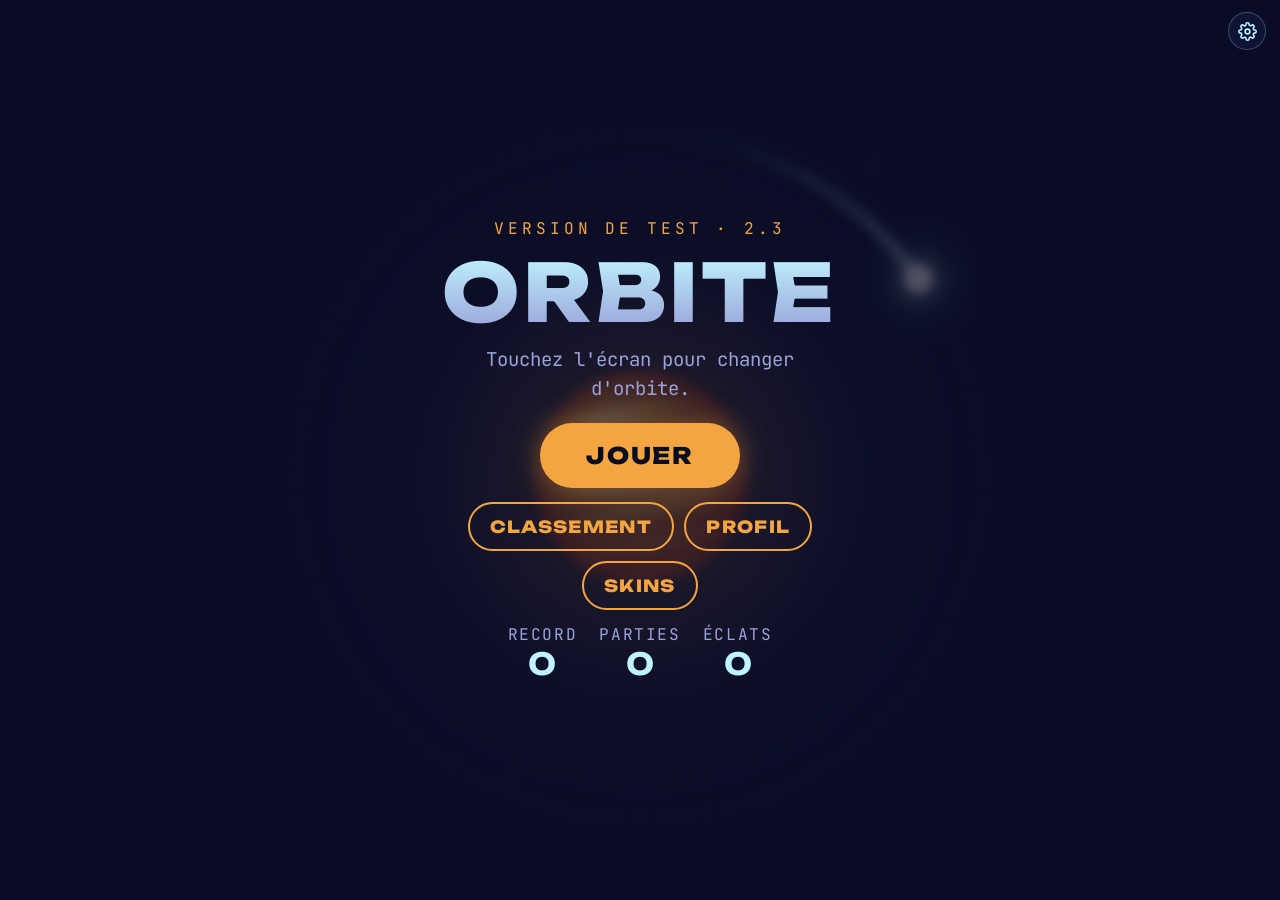
==== commit 8f35a0c1: "2.3 : la flèche retour reste en haut à gauche quand on fait défiler l'écran Co-Authored-By: Claude O" ====
--- a/beta/index.html
+++ b/beta/index.html
@@ -211,7 +211,7 @@
 @media (prefers-reduced-motion: reduce){.cta{box-shadow:none;}}
 
 /* back arrow (2.3): top left of every menu screen, same place on every phone */
-.back{position:fixed;top:calc(env(safe-area-inset-top,0px) + 12px);left:max(14px, env(safe-area-inset-left,0px));width:38px;height:38px;z-index:2;}
+.back{position:fixed;top:calc(env(safe-area-inset-top,0px) + 12px);left:max(14px, env(safe-area-inset-left,0px));width:38px;height:38px;z-index:30;}
 .back svg{width:20px;height:20px;}
 /* second chance (2.3): time left to decide */
 .timebar{width:100%;max-width:240px;height:4px;border-radius:2px;background:rgba(191,243,255,.15);overflow:hidden;}
@@ -879,15 +879,19 @@
 function resume(){ if (mode !== 'paused') return; mode = 'play'; ui.show(null); last = performance.now(); }
 
 // Back arrow (2.3) at the top left of each menu screen: does exactly what the screen's own "Retour…" button does.
+// A single button on the page itself (not inside the screens, whose blurred background would make it scroll away).
 const BACK_OF = {settings: 'setClose', board: 'boardClose', profile: 'profClose', shop: 'shopClose', howto: 'howClose',
   pseudoBox: 'pseudoLater', news: 'newsOk', sharebox: 'shareClose', unlock: 'unlockClose', test: 'testClose'};
-for (const [screen, target] of Object.entries(BACK_OF)){
-  const b = document.createElement('button');
-  b.className = 'icon back'; b.id = screen + 'Back'; b.setAttribute('aria-label', 'Retour');
-  b.innerHTML = '<svg viewBox="0 0 24 24" fill="none" stroke="currentColor" stroke-width="2.4" stroke-linecap="round" stroke-linejoin="round"><path d="M15 18l-6-6 6-6"/></svg>';
-  b.addEventListener('click', () => $(target).click());       // the target button plays the click sound
-  $(screen).querySelector('.card').prepend(b);
-}
+const backBtn = document.createElement('button');
+backBtn.className = 'icon back'; backBtn.id = 'backBtn'; backBtn.setAttribute('aria-label', 'Retour'); backBtn.hidden = true;
+backBtn.innerHTML = '<svg viewBox="0 0 24 24" fill="none" stroke="currentColor" stroke-width="2.4" stroke-linecap="round" stroke-linejoin="round"><path d="M15 18l-6-6 6-6"/></svg>';
+document.body.appendChild(backBtn);
+const backScreen = () => Object.keys(BACK_OF).find(k => !$(k).hidden);
+backBtn.addEventListener('click', () => { const k = backScreen(); if (k) $(BACK_OF[k]).click(); });   // that button plays the click sound
+const syncBack = () => { backBtn.hidden = !backScreen(); };
+const backWatch = new MutationObserver(syncBack);
+for (const k of Object.keys(BACK_OF)) backWatch.observe($(k), {attributes: true, attributeFilter: ['hidden']});
+syncBack();
 </script>
 <script>
 // Orbite · Skins et boutique
@@ -1096,7 +1100,7 @@
 
 // Click sound on every button of the menus (not in game). Purchases have their own sound.
 document.addEventListener('click', e => {
-  const b = e.target.closest('.overlay button, .tuto button'); if (!b || b.disabled || b.id === 'confirmYes' || b.classList.contains('back')) return;
+  const b = e.target.closest('.overlay button, .tuto button'); if (!b || b.disabled || b.id === 'confirmYes') return;
   if (b.dataset.equip) return;                   // equipping has its own sound
   if (['play', 'again', 'testGo', 'resume', 'secondYes'].includes(b.id)) sfx.go(); else sfx.ui();
 });
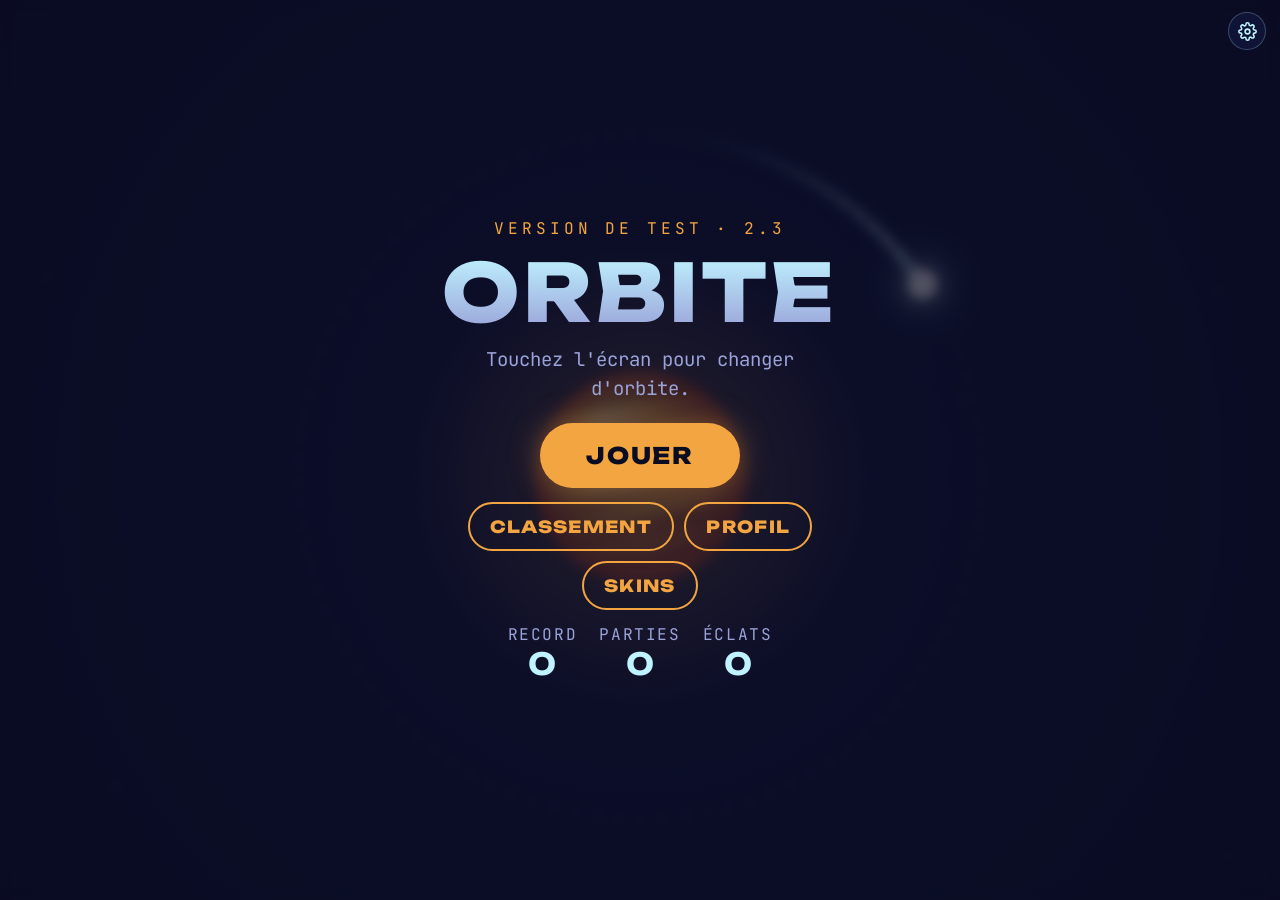
==== commit fe58854f: "2.3 : profil des joueurs depuis le classement Toucher un joueur du classement ouvre son profil : rec" ====
--- a/beta/index.html
+++ b/beta/index.html
@@ -216,6 +216,10 @@
 /* second chance (2.3): time left to decide */
 .timebar{width:100%;max-width:240px;height:4px;border-radius:2px;background:rgba(191,243,255,.15);overflow:hidden;}
 .timebar i{display:block;height:100%;width:100%;background:var(--shard);border-radius:2px;}
+/* leaderboard rows open the player's profile (2.3) */
+.lb li[role="button"]{cursor:pointer;}
+.lb li[role="button"]:active{background:rgba(191,243,255,.12);}
+.lb li[role="button"]:focus-visible{outline:2px solid var(--shard);outline-offset:2px;}
 </style>
 
 </head>
@@ -286,6 +290,31 @@
     <div class="lbmsg" id="boardMsg"></div>
     <div class="lbme" id="boardMe"></div>
     <button class="link" id="boardClose">Retour à l'accueil</button>
+  </div>
+</div>
+
+<div class="overlay" id="player" hidden>
+  <div class="card profcard">
+    <div class="eyebrow">Profil du joueur</div>
+    <canvas class="avatar" id="plAvatar" aria-hidden="true"></canvas>
+    <div class="pname" id="plName"></div>
+    <div class="ranks" id="plWas"></div>
+    <div class="lbmsg" id="plMsg"></div>
+    <section class="psec" id="plPerf" hidden><h3>Performances</h3>
+      <div class="pgrid">
+        <div class="ptile phero"><div><div class="pl">Record</div><div class="pv" id="plBest">0 tours</div></div><div class="pl" id="plBestDate"></div></div>
+        <div class="ptile"><div class="pv" id="plRank">—</div><div class="pl">Au classement de tous les temps</div></div>
+        <div class="ptile"><div class="pv" id="plChain">x0</div><div class="pl">Meilleure série de frôlements</div></div>
+        <div class="ptile"><div class="pv gold" id="plGems">0 ◆</div><div class="pl">Éclats en une partie</div></div>
+        <div class="ptile"><div class="pv" id="plGames">0</div><div class="pl">Parties classées</div></div>
+      </div>
+    </section>
+    <section class="psec" id="plColl" hidden><h3>Collection</h3>
+      <div class="pskins" id="plSkins"></div>
+      <div class="pprog"><span id="plSkinCount"></span></div>
+    </section>
+    <div class="pfoot" id="plSince"></div>
+    <button class="link" id="plClose">Retour au classement</button>
   </div>
 </div>
 
@@ -817,7 +846,7 @@
 
 // ---------- UI ----------
 const ui = {
-  show(id){ for (const k of ['menu','paused','over','test','shop','news','howto','board','pseudoBox','profile','unlock','sharebox','notice','settings','second']) $(k).hidden = k !== id; },
+  show(id){ for (const k of ['menu','paused','over','test','shop','news','howto','board','pseudoBox','profile','unlock','sharebox','notice','settings','second','player']) $(k).hidden = k !== id; },
   hud(on){ $('hud').hidden = !on; },
   score(){ $('sc').textContent = S.laps; $('hs').textContent = 'Record ' + Math.max(best, testRun || S.tuto ? 0 : S.laps); $('gm').textContent = '◆ ' + S.shards; },
   stats(){ $('menuBest').textContent = best; $('menuGames').textContent = games; $('menuGems').textContent = wallet; },
@@ -881,7 +910,7 @@
 // Back arrow (2.3) at the top left of each menu screen: does exactly what the screen's own "Retour…" button does.
 // A single button on the page itself (not inside the screens, whose blurred background would make it scroll away).
 const BACK_OF = {settings: 'setClose', board: 'boardClose', profile: 'profClose', shop: 'shopClose', howto: 'howClose',
-  pseudoBox: 'pseudoLater', news: 'newsOk', sharebox: 'shareClose', unlock: 'unlockClose', test: 'testClose'};
+  pseudoBox: 'pseudoLater', news: 'newsOk', sharebox: 'shareClose', unlock: 'unlockClose', test: 'testClose', player: 'plClose'};
 const backBtn = document.createElement('button');
 backBtn.className = 'icon back'; backBtn.id = 'backBtn'; backBtn.setAttribute('aria-label', 'Retour'); backBtn.hidden = true;
 backBtn.innerHTML = '<svg viewBox="0 0 24 24" fill="none" stroke="currentColor" stroke-width="2.4" stroke-linecap="round" stroke-linejoin="round"><path d="M15 18l-6-6 6-6"/></svg>';
@@ -1074,7 +1103,7 @@
 }
 function unlockBonus(){
   for (const sk of SKINS) if (sk.unlockLaps && lapsTotal >= sk.unlockLaps && !owned.includes(sk.id)){
-    owned.push(sk.id); store.set('v2.owned', owned); setTimeout(() => celebrateSkin(sk.id), 300);
+    owned.push(sk.id); store.set('v2.owned', owned); syncSkins(); setTimeout(() => celebrateSkin(sk.id), 300);
   }
 }
 function openShop(){ pendingBuy = null; renderShop(); ui.show('shop'); if (!previewRaf) previewRaf = requestAnimationFrame(previewLoop); }
@@ -1082,7 +1111,7 @@
 $('shopClose').addEventListener('click', () => { ui.show('menu'); ui.stats(); });
 $('skins').addEventListener('click', e => {
   const b = e.target.closest('button'); if (!b || b.disabled) return;
-  if (b.dataset.equip){ equipped = b.dataset.equip; store.set('v2.skin', equipped); pendingBuy = null; sfx.equip(); buzz(10); renderShop(); }
+  if (b.dataset.equip){ equipped = b.dataset.equip; store.set('v2.skin', equipped); syncSkins(); pendingBuy = null; sfx.equip(); buzz(10); renderShop(); }
   if (b.dataset.buy){ pendingBuy = b.dataset.buy; renderShop(); $('confirm').scrollIntoView({block:'nearest'}); }
 });
 $('confirmNo').addEventListener('click', () => { pendingBuy = null; renderShop(); });
@@ -1230,6 +1259,7 @@
   {v:'2.3', date:'27/11/2026', notes:[
     "Nouveau : la seconde chance. Après une collision, reprenez la partie au même tour pour 100 ◆. Une seule fois par partie.",
     "Une flèche en haut à gauche de chaque écran pour revenir en arrière, sans descendre jusqu'en bas.",
+    "Dans le classement, touchez un joueur pour voir son profil : son record, ses meilleures performances et les skins qu'il a débloqués.",
   ]},
   {v:'2.2.2', date:'27/11/2026', notes:[
     "Le jeu est plus fluide, surtout sur les téléphones modestes et quand l'écran est rempli d'astéroïdes.",
@@ -1492,7 +1522,7 @@
   }
   $('pseudoOk').disabled = true; $('pseudoErr').textContent = '';
   try {
-    pseudo = await rpc('set_pseudo', {p_id: playerId, p_pseudo: v}); store.set('v2.pseudo', pseudo); await loadPlayerInfo();
+    pseudo = await rpc('set_pseudo', {p_id: playerId, p_pseudo: v}); store.set('v2.pseudo', pseudo); await loadPlayerInfo(); syncSkins();
     sfx.go(); flushScores();
     if (pseudoBack === 'board') openBoard(); else if (pseudoBack === 'over'){ ui.show('over'); showOverRank(); } else if (pseudoBack === 'settings') openSettings(); else ui.show('menu');
   } catch(e){
@@ -1554,14 +1584,68 @@
       if (boardSort !== 'chain' && r.best_chain) parts.push('série x' + r.best_chain);
       sm.append(parts.join(' · '));
       li.append(rk, nm, val, sm); list.append(li);
+      li.setAttribute('role', 'button'); li.tabIndex = 0; li.setAttribute('aria-label', 'Voir le profil de ' + r.pseudo);
+      const go = () => { sfx.ui(); openPlayer(r.pseudo); };
+      li.addEventListener('click', go); li.addEventListener('keydown', e => { if (e.key === 'Enter' || e.key === ' '){ e.preventDefault(); go(); } });
     }
   } catch(e){ if (id === boardReq) msg.textContent = 'Impossible de charger le classement. Vérifiez votre connexion.'; }
 }
-function openBoard(){ boardMe(); ui.show('board'); loadBoard(); loadPlayerInfo().then(() => { if (!$('board').hidden) boardMe(); }); }
+function openBoard(){ syncSkins(); boardMe(); ui.show('board'); loadBoard(); loadPlayerInfo().then(() => { if (!$('board').hidden) boardMe(); }); }
 $('boardBtn').addEventListener('click', openBoard);
 $('boardClose').addEventListener('click', () => { ui.show('menu'); ui.stats(); });
 $('boardPeriod').addEventListener('click', e => { const b = e.target.closest('button'); if (b){ boardPeriod = b.dataset.p; store.set('boardPeriod', boardPeriod); loadBoard(); } });
 $('boardSort').addEventListener('click', e => { const b = e.target.closest('.chip'); if (b){ boardSort = b.dataset.s; store.set('boardSort', boardSort); loadBoard(); } });
+
+// ----- skins shared with the other players (2.3) -----
+// Sent when they change (and once a pseudo exists). The server keeps only known skins.
+let skinsTimer = 0;
+function syncSkins(){
+  clearTimeout(skinsTimer);
+  skinsTimer = setTimeout(async () => {
+    if (!pseudo) return;
+    const list = SKINS.map(k => k.id).filter(id => owned.includes(id)), sig = equipped + '|' + list.join(',');
+    if (store.get('v2.skinsSent', '') === sig) return;
+    try { await rpc('set_skins', {p_id: playerId, p_skin: equipped, p_skins: list}); store.set('v2.skinsSent', sig); }
+    catch(e){ if (e.code === 'trop_rapide') syncSkins(); }               // otherwise: next time
+  }, 1200);
+}
+setTimeout(syncSkins, 2500);
+
+// ----- another player's profile, opened from the leaderboard (2.3) -----
+let plSkin = null, plReq = 0;
+async function openPlayer(name){
+  const id = ++plReq;
+  plSkin = null; $('plName').textContent = name; $('plWas').textContent = ''; $('plSince').textContent = '';
+  $('plPerf').hidden = $('plColl').hidden = true; $('plMsg').textContent = 'Chargement…';
+  ui.show('player'); startAnim();
+  let p;
+  try { p = await rpc('player_profile', {p_pseudo: name}); }
+  catch(e){ if (id === plReq) $('plMsg').textContent = 'Profil indisponible pour le moment. Vérifiez votre connexion.'; return; }
+  if (id !== plReq) return;
+  if (!p){ $('plMsg').textContent = 'Ce joueur a changé de pseudo.'; return; }
+  $('plMsg').textContent = '';
+  $('plName').textContent = p.pseudo;                                    // text only: no HTML from players
+  $('plWas').textContent = p.old_pseudo ? 'anciennement ' + p.old_pseudo : '';
+  $('plBest').textContent = fmtInt(p.best) + ' tours';
+  $('plBestDate').textContent = p.best_date ? 'le ' + fmtDate(p.best_date) : '';
+  $('plRank').textContent = p.best ? p.rank + (p.rank == 1 ? 'er' : 'e') : '—';
+  $('plChain').textContent = 'x' + (p.best_chain || 0);
+  $('plGems').textContent = fmtInt(p.best_gems) + ' ◆';
+  $('plGames').textContent = fmtInt(p.games);
+  $('plPerf').hidden = false;
+  const box = $('plSkins'); box.replaceChildren();
+  const has = Array.isArray(p.skins) ? p.skins : null;
+  plSkin = has && SKINS.some(k => k.id === p.skin) ? p.skin : 'sonde';
+  startAnim();                                                            // his skin, turning around the avatar
+  if (has){
+    for (const sk of SKINS){ const cv = document.createElement('canvas'); cv.title = sk.name; if (!has.includes(sk.id)) cv.className = 'off'; box.append(cv); drawSkinBadge(cv, sk); }
+    const cur = SKINS.find(k => k.id === plSkin);
+    $('plSkinCount').textContent = `Skins : ${has.filter(id => SKINS.some(k => k.id === id)).length} / ${SKINS.length} · équipé : ${cur.name}`;
+  } else $('plSkinCount').textContent = 'Ses skins s\'afficheront après sa prochaine mise à jour du jeu.';
+  $('plColl').hidden = false;
+  $('plSince').textContent = p.since ? 'Dans le classement depuis le ' + fmtDate(p.since) : '';
+}
+$('plClose').addEventListener('click', () => ui.show('board'));
 </script>
 <script>
 // Orbite · Profil, célébration des skins, partage
@@ -1573,7 +1657,7 @@
 let animRaf = 0;
 // Animated skin previews (profile avatar, unlock screen): runs while one of them is visible.
 function animLoop(now){
-  const jobs = [['profile', 'profAvatar', equipped, 30], ['unlock', 'unlockCv', unlockSkinId, 17]];
+  const jobs = [['profile', 'profAvatar', equipped, 30], ['unlock', 'unlockCv', unlockSkinId, 17], ['player', 'plAvatar', plSkin, 30]];
   let any = false;
   for (const [ov, id, skId, scale] of jobs){
     if ($(ov).hidden || !skId) continue; any = true;
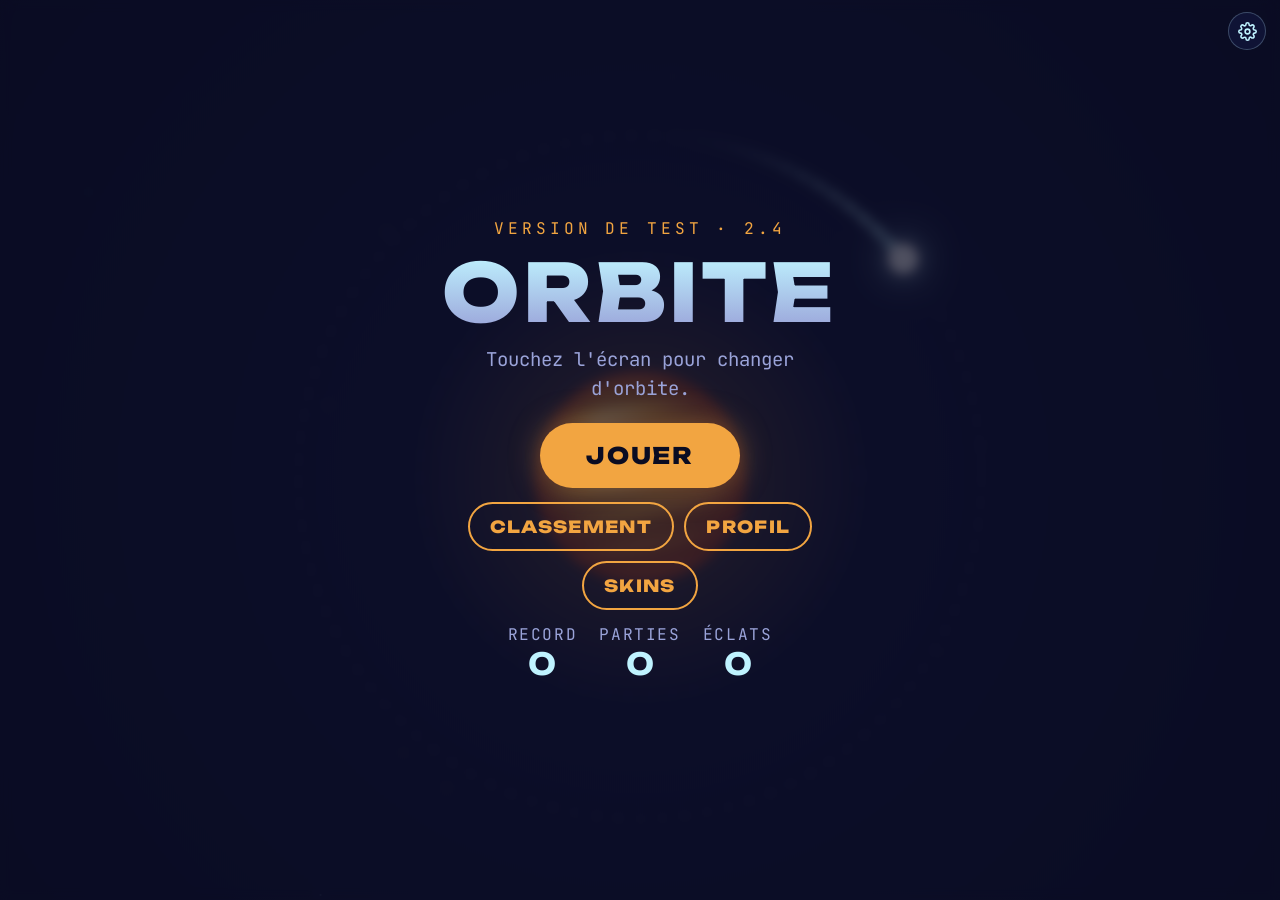
==== commit 34fbba5d: "Version 2.4 (en test) : répit avant les paliers, bonus 100/200, inversions folles - Tours 30, 40 et " ====
--- a/beta/index.html
+++ b/beta/index.html
@@ -246,7 +246,7 @@
 <div class="overlay" id="menu">
   <div class="card">
     <button class="icon gear" id="setBtn" aria-label="Réglages"><svg viewBox="0 0 24 24" fill="none" stroke="currentColor" stroke-width="2" stroke-linecap="round" stroke-linejoin="round"><circle cx="12" cy="12" r="3"/><path d="M19.4 15a1.65 1.65 0 0 0 .33 1.82l.06.06a2 2 0 1 1-2.83 2.83l-.06-.06a1.65 1.65 0 0 0-1.82-.33 1.65 1.65 0 0 0-1 1.51V21a2 2 0 1 1-4 0v-.09A1.65 1.65 0 0 0 9 19.4a1.65 1.65 0 0 0-1.82.33l-.06.06a2 2 0 1 1-2.83-2.83l.06-.06A1.65 1.65 0 0 0 4.68 15a1.65 1.65 0 0 0-1.51-1H3a2 2 0 1 1 0-4h.09A1.65 1.65 0 0 0 4.6 9a1.65 1.65 0 0 0-.33-1.82l-.06-.06a2 2 0 1 1 2.83-2.83l.06.06A1.65 1.65 0 0 0 9 4.68a1.65 1.65 0 0 0 1-1.51V3a2 2 0 1 1 4 0v.09a1.65 1.65 0 0 0 1 1.51 1.65 1.65 0 0 0 1.82-.33l.06-.06a2 2 0 1 1 2.83 2.83l-.06.06A1.65 1.65 0 0 0 19.4 9a1.65 1.65 0 0 0 1.51 1H21a2 2 0 1 1 0 4h-.09a1.65 1.65 0 0 0-1.51 1z"/></svg></button>
-    <div class="eyebrow">Version de test · 2.3</div>
+    <div class="eyebrow">Version de test · 2.4</div>
     <h1 id="title">ORBITE</h1>
     <p>Touchez l'écran pour changer d'orbite.</p>
     <button class="cta" id="play">JOUER</button>
@@ -271,8 +271,10 @@
       <span class="dot" style="background:#FF4D6D"></span><span>30 tours : pluie d'astéroïdes, ils arrivent plus souvent</span>
       <span class="dot" style="background:#19E6D2"></span><span>40 tours : astéroïdes rapides, repérez leur traînée</span>
       <span class="dot" style="background:#B46BFF"></span><span>50 tours : inversions du sens de rotation, puis tous les 8 tours</span>
+      <span class="dot" style="background:var(--shard)"></span><span>100 tours : 10 ◆ en bonus</span>
+      <span class="dot" style="background:#FF5BD8"></span><span>200 tours : inversions folles, plus rapides et imprévisibles, et 25 ◆ en bonus</span>
       <span class="dot" style="background:#FFD66B"></span><span>Nouveau record : tout passe à l'or</span>
-      <span class="dot" style="background:conic-gradient(#FF4D6D,#19E6D2,#B46BFF,#FFD66B,#FF4D6D)"></span><span>À chaque palier, son nom s'affiche en haut et les orbites prennent sa couleur</span>
+      <span class="dot" style="background:conic-gradient(#FF4D6D,#19E6D2,#B46BFF,#FFD66B,#FF4D6D)"></span><span>À chaque palier, son nom s'affiche en haut, les orbites prennent sa couleur et le ciel se dégage un instant pour vous laisser le lire</span>
     </div>
     <button class="cta" id="tutoAgain">REFAIRE LE DIDACTICIEL</button>
     <button class="link" id="howClose">Retour aux réglages</button>
@@ -471,9 +473,9 @@
       <button class="icon" id="lapPlus" aria-label="Un tour de plus">+</button>
     </div>
     <div class="chips" id="lapChips">
-      <button class="chip" data-lap="0">0</button><button class="chip" data-lap="29">29</button><button class="chip" data-lap="39">39</button><button class="chip" data-lap="49">49</button><button class="chip" data-lap="57">57</button><button class="chip" data-lap="70">70</button>
+      <button class="chip" data-lap="0">0</button><button class="chip" data-lap="29">29</button><button class="chip" data-lap="39">39</button><button class="chip" data-lap="49">49</button><button class="chip" data-lap="57">57</button><button class="chip" data-lap="70">70</button><button class="chip" data-lap="99">99</button><button class="chip" data-lap="199">199</button>
     </div>
-    <p class="note">29 : juste avant la pluie<br>39 : avant les astéroïdes rapides<br>49 et 57 : avant une inversion</p>
+    <p class="note">29 : juste avant la pluie<br>39 : avant les astéroïdes rapides<br>49 et 57 : avant une inversion<br>99 : avant le bonus · 199 : avant les inversions folles</p>
     <div class="chips" id="kindChips" role="group" aria-label="Type de partie">
       <button class="chip" data-kind="random">Tirage normal</button><button class="chip" data-kind="normal">Normale</button><button class="chip" data-kind="hard">Difficile</button>
     </div>
@@ -563,7 +565,7 @@
 // Count a finished run in the stats (never for test runs). Returns true on a new record.
 function recordRun(){
   if (testRun) return false;
-  games++; lapsTotal += S.laps; gemsTotal += S.shards; wallet += S.shards; store.set('v2.wallet', wallet);
+  games++; lapsTotal += S.laps; gemsTotal += S.shards + (S.bonus || 0); wallet += S.shards + (S.bonus || 0); store.set('v2.wallet', wallet);   // + stage bonus (2.4)
   nearTotal += S.near || 0; store.set('v2.near', nearTotal);
   // Detailed stats, recorded now for the future Profile screen (not shown yet).
   const st = store.get('v2.stats', {});
@@ -869,7 +871,7 @@
 }
 let bannerTimer = 0;
 // One colour per event, so it can be recognised out of the corner of the eye without reading it.
-const EVENT_COL = {rain:'#FF4D6D', fast:'#19E6D2', flip:'#B46BFF', record:'#FFD66B'};   // red, turquoise, violet, gold
+const EVENT_COL = {rain:'#FF4D6D', fast:'#19E6D2', flip:'#B46BFF', record:'#FFD66B', chaos:'#FF5BD8'};   // red, turquoise, violet, gold, magenta
 // One word, read in a glance (full explanations are in the rules on the home screen).
 // Events are shown without any text: the orbits and the screen edges light up in the event's colour.
 // Each event also has its own rhythm (1 flash, 2 flashes, a longer pulse) so it reads even without the colour.
@@ -903,6 +905,23 @@
   for (const g of S.gems) g.prev = ahead(g.a);
   S.spawnT = .5; S.shake = .35;
   tone(300, 900, .25, 'sine', .1);
+}
+// ---------- stages (2.4) ----------
+// Before the rain (30) and the fast rocks (40), and at lap 200: the sky clears and nothing arrives for CALM_TIME
+// seconds, long enough to read the title. From lap 200 (CHAOS_LAP), reversals come every 3 to 6 laps, at random,
+// with a shorter warning. Laps 100 and 200 give bonus crystals: in the wallet, not in the run's crystals
+// (the server checks those against the laps).
+const CALM_TIME = 2, CHAOS_LAP = 200, CHAOS_WARN = .9, PALIER_BONUS = {100: 10, 200: 25};
+const chaosGap = () => 3 + Math.floor(Math.random()*4);
+function calmSky(secs){
+  for (const o of S.rocks){ if (o.passed) continue; const p = pos(o.a, lanes[o.lane]); burst(p.x, p.y, COL.rock, 6, 90); }
+  S.rocks = S.rocks.filter(o => o.passed); S.calm = secs;
+}
+function flipWarn(secs){ S.revWarn = secs; banner('Inversion', EVENT_COL.flip, 2, secs); buzz([20,40,20]); }
+function palierBonus(n){
+  S.bonus = (S.bonus || 0) + n; const p = pos();
+  popup('+' + n + ' ◆', p.x, p.y - 18*unit, COL.shard); burst(p.x, p.y, COL.shard, 30, 220); sfx.shard();
+  if (S.laps !== CHAOS_LAP){ banner(S.laps + ' tours · +' + n + ' ◆', EVENT_COL.record, 1, 1.2); buzz([15, 30, 15]); }
 }
 function pause(){ if (mode !== 'play') return; mode = 'paused'; ui.show('paused'); }
 function resume(){ if (mode !== 'paused') return; mode = 'play'; ui.show(null); last = performance.now(); }
@@ -1256,6 +1275,11 @@
 // ---------- versions & news ----------
 // Newest first. Texts are written for players (no tech talk) and are proofread before each release.
 const CHANGELOG = [
+  {v:'2.4', date:'27/11/2026', notes:[
+    "Avant la pluie d'astéroïdes et les astéroïdes rapides, le ciel se dégage un instant : vous avez le temps de lire ce qui arrive.",
+    "Nouveau palier à 100 tours : 10 ◆ en bonus.",
+    "Nouveau palier à 200 tours : les inversions folles, plus rapides et imprévisibles. Et 25 ◆ en bonus pour l'avoir atteint.",
+  ]},
   {v:'2.3', date:'27/11/2026', notes:[
     "Nouveau : la seconde chance. Après une collision, reprenez la partie au même tour pour 100 ◆. Une seule fois par partie.",
     "Une flèche en haut à gauche de chaque écran pour revenir en arrière, sans descendre jusqu'en bas.",
@@ -1863,7 +1887,8 @@
   const w = tt => omegaAt(tt);
   while (ang < target){ ang += w(t)*0.01; t += 0.01; }
   S.t = t; S.omega = w(t); S.laps = n; S.storm = n >= 30;
-  const flips = n >= 50 ? Math.floor((n - 50)/8) + 1 : 0;
+  const flips = n >= 50 ? Math.floor((Math.min(n, CHAOS_LAP - 1) - 50)/8) + 1 : 0;
+  if (n >= CHAOS_LAP) S.nextFlip = n + 1 + Math.floor(Math.random()*3);
   S.dir = flips % 2 ? -1 : 1;
   S.spawnT = 1; S.gemCount = Math.floor(n/5); ui.score();
 }
@@ -1934,7 +1959,7 @@
   setTimeout(() => {
     mode = 'over'; ui.hud(false);
     $('finalScore').textContent = S.laps; $('overBest').textContent = best;
-    $('overShards').textContent = S.shards; $('overNear').textContent = S.near || 0;
+    $('overShards').textContent = S.shards + (S.bonus || 0); $('overNear').textContent = S.near || 0;
     $('overTime').textContent = fmtTime(S.t);
     $('overTitle').textContent = testRun ? 'Fin du test' : 'Collision';
     $('newBest').hidden = !isBest; ui.show('over'); ui.stats();
@@ -2004,9 +2029,12 @@
       if (S.laps % 5 === 0) S.gemDue++;
       if (!testRun && !S.tuto && best > 0 && S.laps === best + 1) { banner('Nouveau record', EVENT_COL.record, 1, 1.2); buzz([70, 50, 15, 40, 15]); }   // victory: long, then two taps
       if (S.laps % 7 === 0 || (S.hard && S.laps === 15)) shootingStars(); // lap 15: only in a hard run
-      if (S.laps === 40) { banner('Astéroïdes rapides', EVENT_COL.fast, 2, 1.2); buzz([12, 40, 12, 40, 12]); }   // three quick taps
-      if (S.laps >= 50 && (S.laps - 50) % 8 === 0){ S.revWarn = 1.6; banner('Inversion', EVENT_COL.flip, 2, 1.6); buzz([20,40,20]); }
-      if (S.laps === 30){ S.storm = true; banner('Pluie d’astéroïdes', EVENT_COL.rain, 1, 1.2); buzz([30,50,30]); }
+      if (S.laps === 40) { calmSky(CALM_TIME); banner('Astéroïdes rapides', EVENT_COL.fast, 2, 1.2); buzz([12, 40, 12, 40, 12]); }   // three quick taps
+      if (S.laps >= 50 && S.laps < CHAOS_LAP && (S.laps - 50) % 8 === 0) flipWarn(1.6);
+      if (S.laps > CHAOS_LAP && S.laps >= S.nextFlip){ flipWarn(CHAOS_WARN); S.nextFlip = S.laps + chaosGap(); }   // from lap 200: sooner, at random
+      if (S.laps === 30){ S.storm = true; calmSky(CALM_TIME); banner('Pluie d’astéroïdes', EVENT_COL.rain, 1, 1.2); buzz([30,50,30]); }
+      if (S.laps === CHAOS_LAP){ calmSky(CALM_TIME); S.nextFlip = S.laps + chaosGap(); banner('Inversions folles', EVENT_COL.chaos, 3, 1.6); buzz([20, 30, 20, 30, 20, 30, 20]); }
+      if (PALIER_BONUS[S.laps] && !S.tuto) palierBonus(PALIER_BONUS[S.laps]);
     }
     S.r += (lanes[S.lane] - S.r) * Math.min(1, dt*40);
 
@@ -2015,12 +2043,14 @@
       S.revWarn -= dt; S.spawnT = Math.max(S.spawnT, .1); S.gemTry = 0;
       if (S.revWarn <= 0) reverse();
     }
+    // respite before a new stage (2.4): the sky was cleared, nothing new arrives while the title is read
+    if (S.calm > 0){ S.calm -= dt; S.spawnT = Math.max(S.spawnT, .1); S.gemTry = 0; }
     if (S.tuto) tutoUpdate(dt); else {
     S.spawnT -= dt;
     if (S.spawnT <= 0){ const lane = pickLane(); // if a spot is refused (it would block both orbits), try other spots on the same orbit
       const ok = spawnRocks(lane) || spawnRocks(lane) || spawnRocks(lane) || spawnRocks(lane); S.spawnT = ok ? Math.max(.38, 1.15 - S.t*0.017) * (S.hard ? .82 : 1) * (S.storm ? .65 : 1) * (0.75 + Math.random()*.5) : .1; }
     // Crystals: one every 5 laps. Rare ones (worth 3): 2 in 4 in a normal run, 3 in 4 in a hard run.
-    if (S.gemDue > 0 && S.revWarn <= 0){
+    if (S.gemDue > 0 && S.revWarn <= 0 && !(S.calm > 0)){
       S.gemTry += dt;
       if (S.gemTry >= .15){
         S.gemTry = 0; S.gemWait += .15;
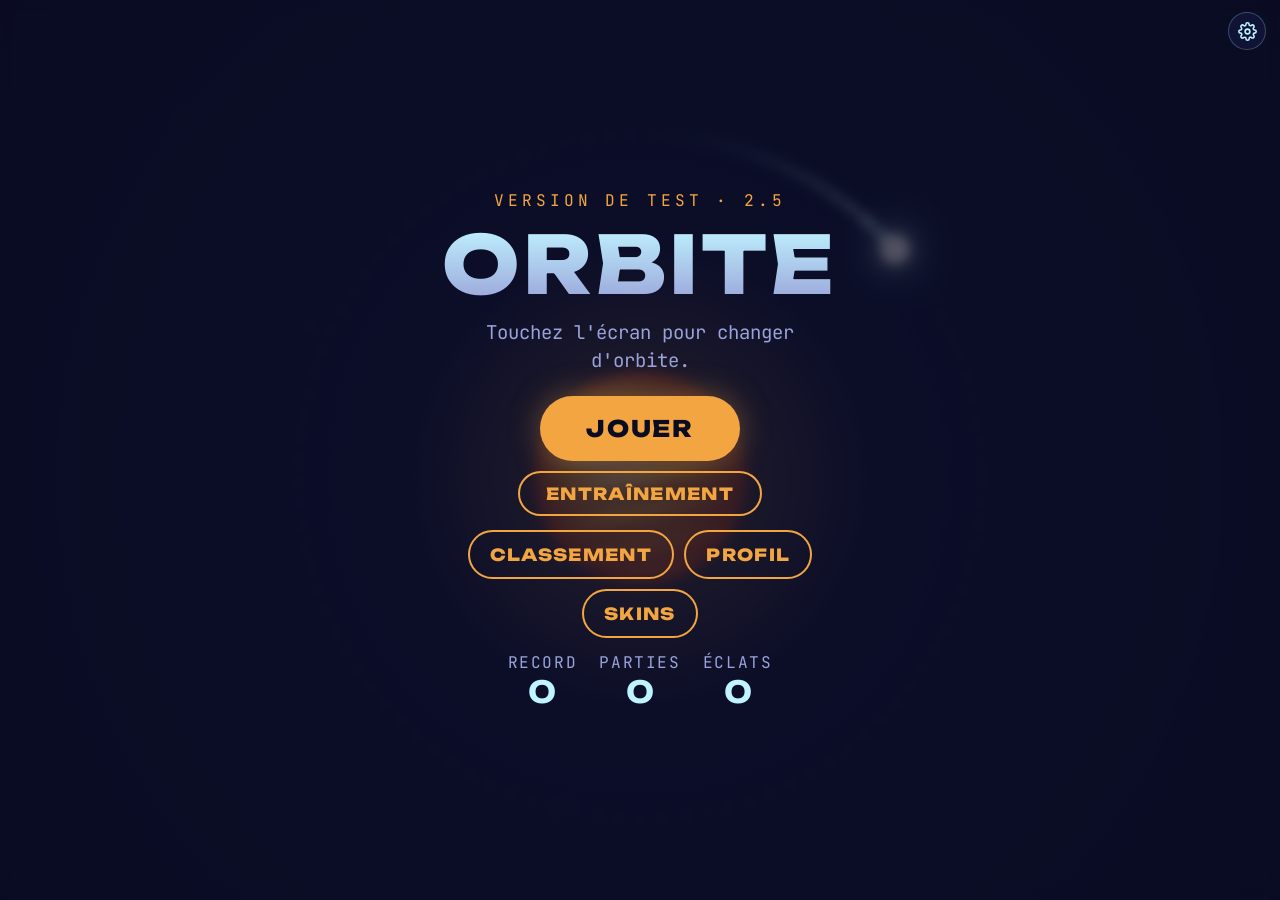
==== commit ee524135: "Version 2.5 (en test) : entraînement et didacticiel mis à jour - Entraînement : départ juste avant u" ====
--- a/beta/index.html
+++ b/beta/index.html
@@ -220,6 +220,16 @@
 .lb li[role="button"]{cursor:pointer;}
 .lb li[role="button"]:active{background:rgba(191,243,255,.12);}
 .lb li[role="button"]:focus-visible{outline:2px solid var(--shard);outline-offset:2px;}
+/* training (2.5) */
+.cta.ghost.train{padding:10px 26px;font-size:.88rem;margin-top:-4px;}
+.trainlist{width:100%;display:flex;flex-direction:column;gap:8px;}
+.trainlist button{display:grid;grid-template-columns:14px minmax(0,1fr) auto;align-items:center;column-gap:12px;width:100%;text-align:left;padding:13px 14px;border-radius:14px;background:rgba(21,26,68,.55);border:1px solid rgba(191,243,255,.14);color:var(--ion);font:inherit;cursor:pointer;}
+.trainlist button:active:not(:disabled){background:rgba(191,243,255,.12);}
+.trainlist .tdot{width:12px;height:12px;border-radius:50%;}
+.trainlist b{font-family:var(--display);font-weight:800;letter-spacing:.03em;}
+.trainlist small{grid-column:2;color:var(--mist);font-size:.8rem;}
+.trainlist .tlap{grid-row:1 / span 2;grid-column:3;font-family:var(--mono);color:var(--mist);font-size:.85rem;}
+.trainlist button:disabled{opacity:.45;cursor:default;}
 </style>
 
 </head>
@@ -246,10 +256,11 @@
 <div class="overlay" id="menu">
   <div class="card">
     <button class="icon gear" id="setBtn" aria-label="Réglages"><svg viewBox="0 0 24 24" fill="none" stroke="currentColor" stroke-width="2" stroke-linecap="round" stroke-linejoin="round"><circle cx="12" cy="12" r="3"/><path d="M19.4 15a1.65 1.65 0 0 0 .33 1.82l.06.06a2 2 0 1 1-2.83 2.83l-.06-.06a1.65 1.65 0 0 0-1.82-.33 1.65 1.65 0 0 0-1 1.51V21a2 2 0 1 1-4 0v-.09A1.65 1.65 0 0 0 9 19.4a1.65 1.65 0 0 0-1.82.33l-.06.06a2 2 0 1 1-2.83-2.83l.06-.06A1.65 1.65 0 0 0 4.68 15a1.65 1.65 0 0 0-1.51-1H3a2 2 0 1 1 0-4h.09A1.65 1.65 0 0 0 4.6 9a1.65 1.65 0 0 0-.33-1.82l-.06-.06a2 2 0 1 1 2.83-2.83l.06.06A1.65 1.65 0 0 0 9 4.68a1.65 1.65 0 0 0 1-1.51V3a2 2 0 1 1 4 0v.09a1.65 1.65 0 0 0 1 1.51 1.65 1.65 0 0 0 1.82-.33l.06-.06a2 2 0 1 1 2.83 2.83l-.06.06A1.65 1.65 0 0 0 19.4 9a1.65 1.65 0 0 0 1.51 1H21a2 2 0 1 1 0 4h-.09a1.65 1.65 0 0 0-1.51 1z"/></svg></button>
-    <div class="eyebrow">Version de test · 2.4</div>
+    <div class="eyebrow">Version de test · 2.5</div>
     <h1 id="title">ORBITE</h1>
     <p>Touchez l'écran pour changer d'orbite.</p>
     <button class="cta" id="play">JOUER</button>
+    <button class="cta ghost train" id="trainBtn">ENTRAÎNEMENT</button>
     <div class="duo"><button class="cta ghost" id="boardBtn">CLASSEMENT</button><button class="cta ghost" id="profileBtn">PROFIL</button><button class="cta ghost" id="shopBtn">SKINS</button></div>
     <div class="stats"><div>Record<b id="menuBest">0</b></div><div>Parties<b id="menuGames">0</b></div><div>Éclats<b id="menuGems">0</b></div></div>
   </div>
@@ -274,6 +285,7 @@
       <span class="dot" style="background:var(--shard)"></span><span>100 tours : 10 ◆ en bonus</span>
       <span class="dot" style="background:#FF5BD8"></span><span>200 tours : inversions folles, plus rapides et imprévisibles, et 25 ◆ en bonus</span>
       <span class="dot" style="background:#FFD66B"></span><span>Nouveau record : tout passe à l'or</span>
+      <span class="dot" style="background:var(--mist)"></span><span>Entraînement, depuis l'accueil : recommencez juste avant un palier déjà atteint, sans rien gagner ni perdre</span>
       <span class="dot" style="background:conic-gradient(#FF4D6D,#19E6D2,#B46BFF,#FFD66B,#FF4D6D)"></span><span>À chaque palier, son nom s'affiche en haut, les orbites prennent sa couleur et le ciel se dégage un instant pour vous laisser le lire</span>
     </div>
     <button class="cta" id="tutoAgain">REFAIRE LE DIDACTICIEL</button>
@@ -317,6 +329,16 @@
     </section>
     <div class="pfoot" id="plSince"></div>
     <button class="link" id="plClose">Retour au classement</button>
+  </div>
+</div>
+
+<div class="overlay" id="train" hidden>
+  <div class="card">
+    <div class="eyebrow">Entraînement</div>
+    <h2>Choisissez un palier</h2>
+    <p>La partie commence juste avant le palier choisi. Rien ne compte : ni record, ni classement, ni éclats.</p>
+    <div class="trainlist" id="trainList"></div>
+    <button class="link" id="trainClose">Retour à l'accueil</button>
   </div>
 </div>
 
@@ -848,7 +870,7 @@
 
 // ---------- UI ----------
 const ui = {
-  show(id){ for (const k of ['menu','paused','over','test','shop','news','howto','board','pseudoBox','profile','unlock','sharebox','notice','settings','second','player']) $(k).hidden = k !== id; },
+  show(id){ for (const k of ['menu','paused','over','test','shop','news','howto','board','pseudoBox','profile','unlock','sharebox','notice','settings','second','player','train']) $(k).hidden = k !== id; },
   hud(on){ $('hud').hidden = !on; },
   score(){ $('sc').textContent = S.laps; $('hs').textContent = 'Record ' + Math.max(best, testRun || S.tuto ? 0 : S.laps); $('gm').textContent = '◆ ' + S.shards; },
   stats(){ $('menuBest').textContent = best; $('menuGames').textContent = games; $('menuGems').textContent = wallet; },
@@ -864,7 +886,8 @@
   S.omegaMax = S.hard ? 3.6 : 3.25;
   if (testRun && testRun.lap > 0) jumpToLap(testRun.lap);
   $('testTag').hidden = !testRun;
-  if (testRun) $('testTag').textContent = 'Test · T' + testRun.lap + (S.hard ? ' · difficile' : ' · normale');
+  if (testRun) $('testTag').textContent = testRun.train ? 'Entraînement · ' + testRun.name   // the hard run stays secret here
+    : 'Test · T' + testRun.lap + (S.hard ? ' · difficile' : ' · normale');
   // hard runs are never announced: the player only feels it
   $('hint').hidden = false; $('hint').style.opacity = 1;
   setTimeout(()=>{ $('hint').style.opacity = 0; }, 2600);
@@ -919,6 +942,7 @@
 }
 function flipWarn(secs){ S.revWarn = secs; banner('Inversion', EVENT_COL.flip, 2, secs); buzz([20,40,20]); }
 function palierBonus(n){
+  if (testRun && testRun.train) return;                         // training gives nothing
   S.bonus = (S.bonus || 0) + n; const p = pos();
   popup('+' + n + ' ◆', p.x, p.y - 18*unit, COL.shard); burst(p.x, p.y, COL.shard, 30, 220); sfx.shard();
   if (S.laps !== CHAOS_LAP){ banner(S.laps + ' tours · +' + n + ' ◆', EVENT_COL.record, 1, 1.2); buzz([15, 30, 15]); }
@@ -929,7 +953,7 @@
 // Back arrow (2.3) at the top left of each menu screen: does exactly what the screen's own "Retour…" button does.
 // A single button on the page itself (not inside the screens, whose blurred background would make it scroll away).
 const BACK_OF = {settings: 'setClose', board: 'boardClose', profile: 'profClose', shop: 'shopClose', howto: 'howClose',
-  pseudoBox: 'pseudoLater', news: 'newsOk', sharebox: 'shareClose', unlock: 'unlockClose', test: 'testClose', player: 'plClose'};
+  pseudoBox: 'pseudoLater', news: 'newsOk', sharebox: 'shareClose', unlock: 'unlockClose', test: 'testClose', player: 'plClose', train: 'trainClose'};
 const backBtn = document.createElement('button');
 backBtn.className = 'icon back'; backBtn.id = 'backBtn'; backBtn.setAttribute('aria-label', 'Retour'); backBtn.hidden = true;
 backBtn.innerHTML = '<svg viewBox="0 0 24 24" fill="none" stroke="currentColor" stroke-width="2.4" stroke-linecap="round" stroke-linejoin="round"><path d="M15 18l-6-6 6-6"/></svg>';
@@ -1161,17 +1185,21 @@
 // A guided first run: slow, no game over, one thing learnt per step. Launched on a new player's first
 // "Jouer", and again from "Comment jouer". Players who already played are not forced into it.
 let tutoDone = store.get('tutoDone', false) || games > 0, tutoFrom = 'play';
+const TUTO_NEAR_TIME = .35;                     // the tutorial's frôlement window (the real game: NEAR_TIME)
 const TUTO = [
   {id:'tap',    goal:3, prog:'Sauts', text:"Touchez n'importe où sur l'écran : la sonde saute d'une orbite à l'autre."},
   {id:'dodge',  goal:2, prog:'Astéroïdes évités', text:"Un astéroïde arrive sur votre orbite ! Changez d'orbite pour l'éviter."},
+  {id:'near',   goal:1, prog:'Frôlements', text:"Le frôlement : laissez l'astéroïde arriver tout près, puis sautez au dernier moment. Enchaînez-les pour faire monter le multiplicateur x2, x3…"},
   {id:'gem',    text:"Passez sur l'éclat ◆ pour le ramasser. Les éclats servent à acheter des skins dans la boutique."},
   {id:'rare',   text:"Un éclat rare, collé à un astéroïde, vaut 3 ◆. Attrapez-le, puis changez vite d'orbite !"},
   {id:'lap',    text:"Votre score, c'est le nombre de tours, affiché en haut à gauche. Faites un tour complet."},
   {id:'rain',   info:true, ev:['Pluie d’astéroïdes', 'rain', 1, 1.2], text:"Plus vous tenez, plus ça se corse. À 30 tours, voici ce qui s'affichera : la pluie d'astéroïdes. Ils arrivent bien plus souvent."},
   {id:'fast',   info:true, ev:['Astéroïdes rapides', 'fast', 2, 1.2], text:"À 40 tours, voici ce qui s'affichera : les astéroïdes rapides. Repérez leur traînée, ils foncent droit sur vous."},
   {id:'flip',   info:true, ev:['Inversion', 'flip', 2, 1.6], text:"À 50 tours, voici ce qui s'affichera : l'inversion. La sonde change de sens, et pendant l'alerte aucun astéroïde n'arrive."},
+  {id:'chaos',  info:true, ev:['Inversions folles', 'chaos', 3, 1.6], text:"À 200 tours : les inversions folles, plus rapides et imprévisibles. Les tours 100 et 200 rapportent aussi des éclats en bonus."},
   {id:'record', info:true, ev:['Nouveau record', 'record', 1, 1.2], text:"Et voici ce qui s'affichera quand vous battrez votre record : tout passe à l'or."},
-  {id:'ready',  info:true, last:true, text:"Vous êtes prêt ! Retenez les couleurs : chaque palier affiche son nom en haut de l'écran. Bonne chance !"},
+  {id:'second', info:true, text:"Touché ? Avec 100 ◆, une seconde chance vous permet de reprendre au même tour, une fois par partie."},
+  {id:'ready',  info:true, last:true, text:"Vous êtes prêt ! Pour vous exercer sur un palier déjà atteint, essayez l'Entraînement depuis l'accueil. Bonne chance !"},
 ];
 function playPressed(){ if (!tutoDone) startTutorial('play'); else start(); }
 function startTutorial(from){
@@ -1196,6 +1224,7 @@
   resize();                                     // re-fit the orbits above the card (its height follows the text)
   if (st.ev){ const [title, col, pulses, dur] = st.ev; banner(title, EVENT_COL[col], pulses, dur, true); }
   if (st.id === 'flip') S.revWarn = 1.6;
+  if (st.id === 'chaos') S.revWarn = .9;
 }
 function tutoProg(msg){
   const st = TUTO[S.tuto.step];
@@ -1214,7 +1243,7 @@
 }
 function tutoSpawn(){
   const T = S.tuto, id = TUTO[T.step].id, other = 1 - S.lane;
-  if (id === 'dodge'){ T.rock = makeRock(S.lane, S.a + S.dir*2.4); S.rocks.push(T.rock); }
+  if (id === 'dodge' || id === 'near'){ T.rock = makeRock(S.lane, S.a + S.dir*2.4); S.rocks.push(T.rock); T.near0 = S.near || 0; }
   if (id === 'gem'){ addGem(other, S.a + S.dir*2.6, false, 0); T.gem = S.gems[S.gems.length - 1]; }
   if (id === 'rare'){
     const ra = S.a + S.dir*3.4;
@@ -1225,9 +1254,9 @@
 // Event steps: a live, harmless demo keeps running until the player taps "Suivant".
 function tutoDemo(dt){
   const T = S.tuto, id = TUTO[T.step].id, lane = Math.random() < .5 ? 0 : 1;
-  if (id === 'flip' && S.revWarn <= 0){            // flip again every few seconds
+  if ((id === 'flip' || id === 'chaos') && S.revWarn <= 0){   // flip again every few seconds (faster and at random for chaos)
     T.flipT = (T.flipT ?? 2.6) - dt;
-    if (T.flipT <= 0){ T.flipT = 2.6; S.revWarn = 1.6; }
+    if (T.flipT <= 0){ T.flipT = id === 'chaos' ? 1 + Math.random()*1.4 : 2.6; S.revWarn = id === 'chaos' ? .9 : 1.6; }
   }
   T.demoT = (T.demoT || 0) - dt; if (T.demoT > 0) return;
   if (id === 'rain'){ const r = makeRock(lane, S.a + S.dir*(1.8 + Math.random()*2.6)); r.ghost = true; S.rocks.push(r); T.demoT = .28; }
@@ -1235,7 +1264,7 @@
     const w = .9 + Math.random()*.4, m = 1.8 + Math.random(), r = makeRock(lane, S.a + S.dir*m*(S.omega + w)/S.omega, w, S.a + S.dir*m);
     r.ghost = true; S.rocks.push(r); T.demoT = .9;
   }
-  if (id === 'flip' && S.revWarn <= 0){ const r = makeRock(lane, S.a + S.dir*(2 + Math.random()*1.5)); r.ghost = true; S.rocks.push(r); T.demoT = .7; }
+  if ((id === 'flip' || id === 'chaos') && S.revWarn <= 0){ const r = makeRock(lane, S.a + S.dir*(2 + Math.random()*1.5)); r.ghost = true; S.rocks.push(r); T.demoT = .7; }
 }
 function tutoUpdate(dt){
   const T = S.tuto, st = TUTO[T.step];
@@ -1245,6 +1274,11 @@
   if (st.id === 'dodge' && T.rock && T.rock.passed){
     T.count++; tutoProg(); T.rock = null;
     if (T.count >= st.goal) tutoStepDone(); else T.wait = .5;
+  }
+  if (st.id === 'near' && T.rock && T.rock.passed){
+    T.rock = null;
+    if ((S.near || 0) > T.near0){ T.count++; tutoProg(); tutoStepDone(); }
+    else { T.wait = .6; tutoProg('Trop tôt ! Attendez qu’il soit tout près.'); }
   }
   if (st.id === 'gem' && T.gem){
     if (T.gem.got) tutoStepDone();
@@ -1275,6 +1309,10 @@
 // ---------- versions & news ----------
 // Newest first. Texts are written for players (no tech talk) and are proofread before each release.
 const CHANGELOG = [
+  {v:'2.5', date:'27/11/2026', notes:[
+    "Nouveau : l'Entraînement, depuis l'accueil. Recommencez juste avant un palier déjà atteint pour vous exercer. Rien ne compte : ni record, ni classement, ni éclats.",
+    "Le didacticiel apprend maintenant les frôlements, et présente les inversions folles, les bonus de palier et la seconde chance.",
+  ]},
   {v:'2.4', date:'27/11/2026', notes:[
     "Avant la pluie d'astéroïdes et les astéroïdes rapides, le ciel se dégage un instant : vous avez le temps de lire ce qui arrive.",
     "Nouveau palier à 100 tours : 10 ◆ en bonus.",
@@ -1943,7 +1981,7 @@
   mode = 'dying'; S.dead = true; S.deadT = 0; S.shake = 1;
   const p = pos(); burst(p.x, p.y, skin().glow, 40, 260); burst(p.x, p.y, COL.rock, 24, 180);
   sfx.crash(); buzz([60, 40, 120]);
-  if (!S.revived && wallet >= REVIVE_COST){
+  if (!S.revived && wallet >= REVIVE_COST && !(testRun && testRun.train)){   // no second chance in training
     setTimeout(() => {
       if (mode !== 'dying') return;
       mode = 'offer'; S.offerT = REVIVE_WAIT; ui.hud(false);
@@ -1961,7 +1999,8 @@
     $('finalScore').textContent = S.laps; $('overBest').textContent = best;
     $('overShards').textContent = S.shards + (S.bonus || 0); $('overNear').textContent = S.near || 0;
     $('overTime').textContent = fmtTime(S.t);
-    $('overTitle').textContent = testRun ? 'Fin du test' : 'Collision';
+    $('overTitle').textContent = testRun ? (testRun.train ? 'Entraînement' : 'Fin du test') : 'Collision';
+    $('shareRun').hidden = !!testRun;
     $('newBest').hidden = !isBest; ui.show('over'); ui.stats();
     showOverRank();
   }, delay);
@@ -1986,7 +2025,7 @@
   for (const o of S.rocks){
     if (o.passed || o.ghost || o.lane !== S.lane) continue;
     const R = lanes[o.lane], half = (o.size*.8 + 6*unit)/R, ttc = (ahead(o.a) - half) / (S.omega + (o.w || 0));
-    if (ttc < NEAR_TIME && ahead(o.a) < Math.PI) o.nearArmed = true;
+    if (ttc < (S.tuto ? TUTO_NEAR_TIME : NEAR_TIME) && ahead(o.a) < Math.PI) o.nearArmed = true;
   }
   S.lane = 1 - S.lane; S.campT = 0;
   if (!S.tuto) S.hops = (S.hops || 0) + 1;
@@ -1995,6 +2034,32 @@
   sfx.hop(S.lane === 1); buzz(8);
   const p = pos(); burst(p.x, p.y, COL.ion, 6, 60);
 }
+
+// ---------- training (2.5) ----------
+// Start just before a stage, to practise it. Nothing counts (it is a test run without the test tools):
+// no record, no leaderboard, no crystals, no second chance. A stage opens once the record has reached it.
+const TRAINING = [
+  {lap: 28,  at: 30,  name: 'Pluie d’astéroïdes', col: 'rain'},
+  {lap: 38,  at: 40,  name: 'Astéroïdes rapides', col: 'fast'},
+  {lap: 48,  at: 50,  name: 'Inversion',          col: 'flip'},
+  {lap: 198, at: 200, name: 'Inversions folles',  col: 'chaos'},
+];
+function openTraining(){
+  const box = $('trainList'); box.replaceChildren();
+  for (const tr of TRAINING){
+    const b = document.createElement('button'), open = best >= tr.at;
+    const dot = document.createElement('span'); dot.className = 'tdot'; dot.style.background = EVENT_COL[tr.col];
+    const nm = document.createElement('b'); nm.textContent = tr.name;
+    const lap = document.createElement('span'); lap.className = 'tlap'; lap.textContent = 'tour ' + tr.at;
+    const sm = document.createElement('small'); sm.textContent = open ? 'Départ au tour ' + tr.lap : 'Atteignez le tour ' + tr.at + ' pour le débloquer';
+    b.append(dot, nm, lap, sm); b.disabled = !open; b.dataset.lap = tr.lap;
+    b.addEventListener('click', () => { testRun = {lap: tr.lap, kind: 'random', train: true, name: tr.name}; start(); });
+    box.append(b);
+  }
+  ui.show('train');
+}
+$('trainBtn').addEventListener('click', openTraining);
+$('trainClose').addEventListener('click', () => { ui.show('menu'); ui.stats(); });
 </script>
 <script>
 // Orbite · Commandes, mise à jour, dessin, boucle du jeu
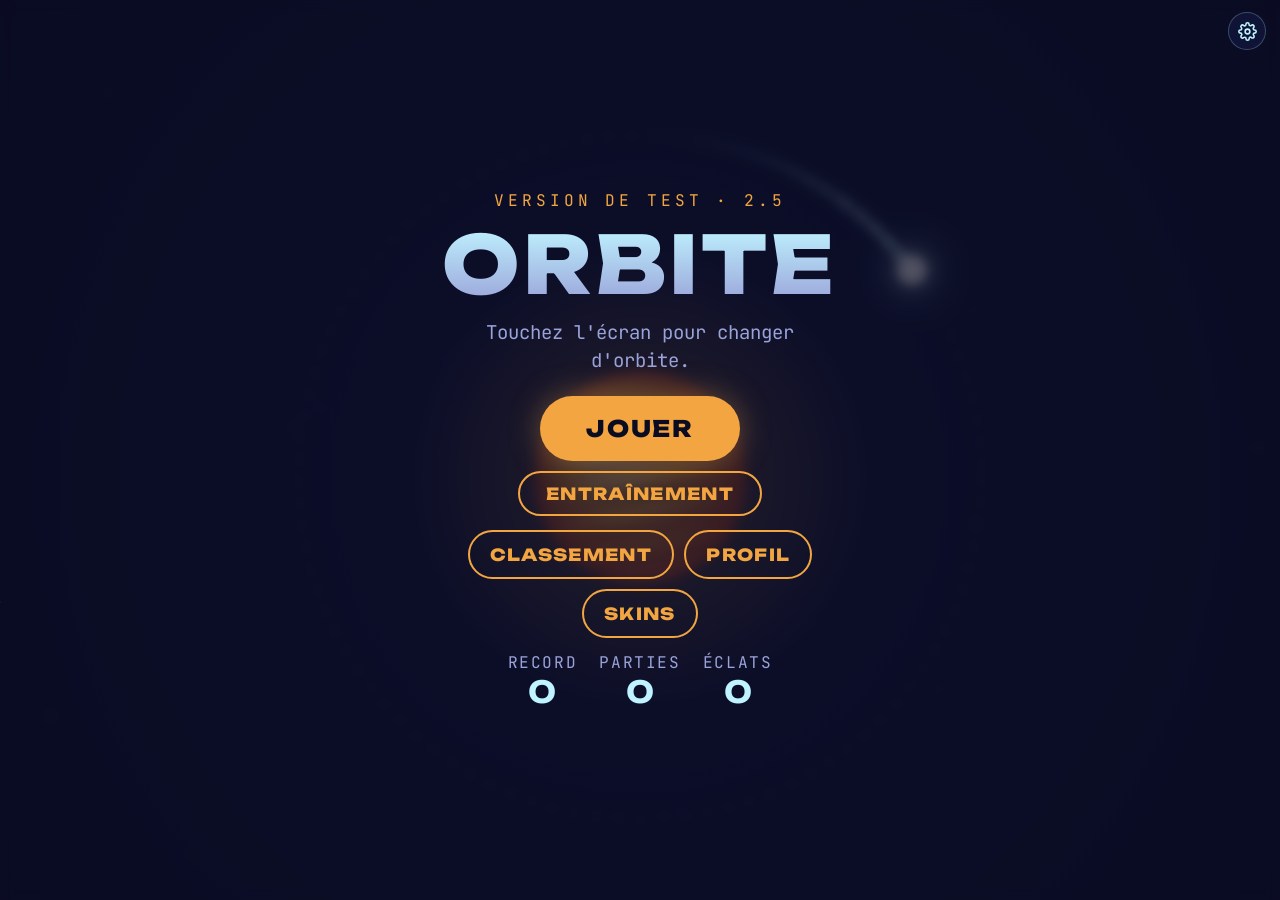
==== commit f8b34142: "2.5 : entraînement au tour de son choix (0 à 200) Co-Authored-By: Claude Opus 5.5 <noreply@anthropic" ====
--- a/beta/index.html
+++ b/beta/index.html
@@ -230,6 +230,9 @@
 .trainlist small{grid-column:2;color:var(--mist);font-size:.8rem;}
 .trainlist .tlap{grid-row:1 / span 2;grid-column:3;font-family:var(--mono);color:var(--mist);font-size:.85rem;}
 .trainlist button:disabled{opacity:.45;cursor:default;}
+.trainfree{width:100%;display:flex;flex-direction:column;align-items:center;gap:10px;padding:14px;border-radius:14px;background:rgba(21,26,68,.55);border:1px solid rgba(191,243,255,.14);}
+.trainfree b{font-family:var(--display);font-weight:800;letter-spacing:.03em;color:var(--ion);}
+.trainfree .cta{margin-top:0;padding:13px 38px;font-size:1rem;}
 </style>
 
 </head>
@@ -336,8 +339,17 @@
   <div class="card">
     <div class="eyebrow">Entraînement</div>
     <h2>Choisissez un palier</h2>
-    <p>La partie commence juste avant le palier choisi. Rien ne compte : ni record, ni classement, ni éclats.</p>
+    <p>Commencez juste avant un palier, ou au tour de votre choix. Rien ne compte : ni record, ni classement, ni éclats.</p>
     <div class="trainlist" id="trainList"></div>
+    <div class="trainfree">
+      <b>Tour au choix</b>
+      <div class="stepper">
+        <button class="icon" id="trMinus" aria-label="Un tour de moins">−</button>
+        <input id="trLap" type="number" inputmode="numeric" min="0" max="200" step="1" value="0" aria-label="Tour de départ">
+        <button class="icon" id="trPlus" aria-label="Un tour de plus">+</button>
+      </div>
+      <button class="cta" id="trGo">COMMENCER</button>
+    </div>
     <button class="link" id="trainClose">Retour à l'accueil</button>
   </div>
 </div>
@@ -1174,7 +1186,7 @@
 document.addEventListener('click', e => {
   const b = e.target.closest('.overlay button, .tuto button'); if (!b || b.disabled || b.id === 'confirmYes') return;
   if (b.dataset.equip) return;                   // equipping has its own sound
-  if (['play', 'again', 'testGo', 'resume', 'secondYes'].includes(b.id)) sfx.go(); else sfx.ui();
+  if (['play', 'again', 'testGo', 'resume', 'secondYes', 'trGo'].includes(b.id)) sfx.go(); else sfx.ui();
 });
 </script>
 <script>
@@ -1310,7 +1322,7 @@
 // Newest first. Texts are written for players (no tech talk) and are proofread before each release.
 const CHANGELOG = [
   {v:'2.5', date:'27/11/2026', notes:[
-    "Nouveau : l'Entraînement, depuis l'accueil. Recommencez juste avant un palier déjà atteint pour vous exercer. Rien ne compte : ni record, ni classement, ni éclats.",
+    "Nouveau : l'Entraînement, depuis l'accueil. Recommencez juste avant un palier déjà atteint, ou au tour de votre choix jusqu'au tour 200. Rien ne compte : ni record, ni classement, ni éclats.",
     "Le didacticiel apprend maintenant les frôlements, et présente les inversions folles, les bonus de palier et la seconde chance.",
   ]},
   {v:'2.4', date:'27/11/2026', notes:[
@@ -2058,7 +2070,15 @@
   }
   ui.show('train');
 }
-$('trainBtn').addEventListener('click', openTraining);
+// Any starting lap, from 0 to TRAIN_MAX (2.5). Remembered for next time.
+const TRAIN_MAX = 200;
+let trainLap = store.get('trainLap', 0);
+function setTrainLap(n){ trainLap = Math.max(0, Math.min(TRAIN_MAX, Math.round(+n) || 0)); $('trLap').value = trainLap; store.set('trainLap', trainLap); }
+$('trMinus').addEventListener('click', () => setTrainLap(trainLap - 1));
+$('trPlus').addEventListener('click', () => setTrainLap(trainLap + 1));
+$('trLap').addEventListener('change', e => setTrainLap(e.target.value));
+$('trGo').addEventListener('click', () => { setTrainLap($('trLap').value); testRun = {lap: trainLap, kind: 'random', train: true, name: 'Tour ' + trainLap}; start(); });
+$('trainBtn').addEventListener('click', () => { setTrainLap(trainLap); openTraining(); });
 $('trainClose').addEventListener('click', () => { ui.show('menu'); ui.stats(); });
 </script>
 <script>
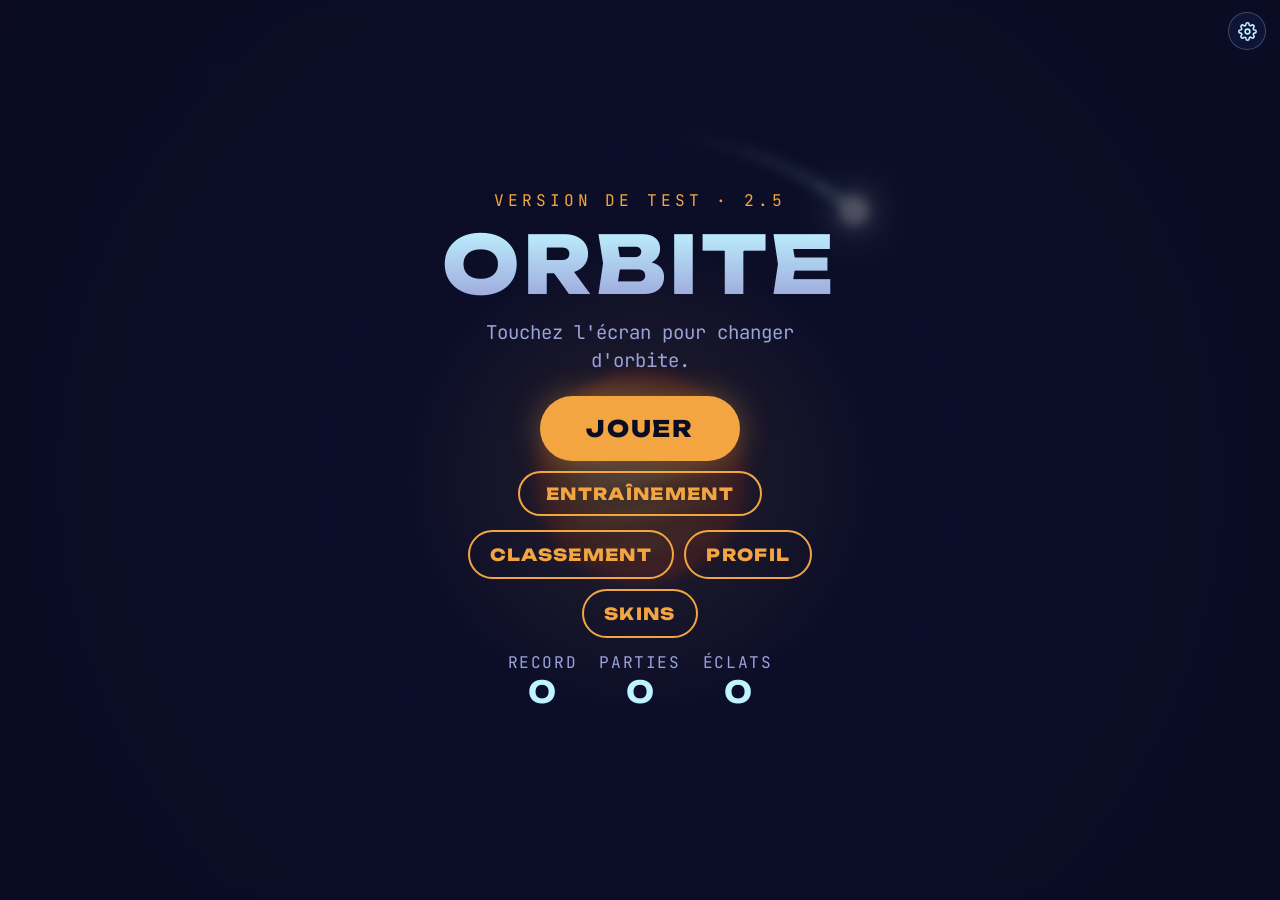
==== commit 2555adb3: "Version 2.5 : tous les paliers d'entraînement ouverts, date de publication Co-Authored-By: Claude Op" ====
--- a/beta/index.html
+++ b/beta/index.html
@@ -288,7 +288,7 @@
       <span class="dot" style="background:var(--shard)"></span><span>100 tours : 10 ◆ en bonus</span>
       <span class="dot" style="background:#FF5BD8"></span><span>200 tours : inversions folles, plus rapides et imprévisibles, et 25 ◆ en bonus</span>
       <span class="dot" style="background:#FFD66B"></span><span>Nouveau record : tout passe à l'or</span>
-      <span class="dot" style="background:var(--mist)"></span><span>Entraînement, depuis l'accueil : recommencez juste avant un palier déjà atteint, sans rien gagner ni perdre</span>
+      <span class="dot" style="background:var(--mist)"></span><span>Entraînement, depuis l'accueil : commencez juste avant un palier ou au tour de votre choix, sans rien gagner ni perdre</span>
       <span class="dot" style="background:conic-gradient(#FF4D6D,#19E6D2,#B46BFF,#FFD66B,#FF4D6D)"></span><span>À chaque palier, son nom s'affiche en haut, les orbites prennent sa couleur et le ciel se dégage un instant pour vous laisser le lire</span>
     </div>
     <button class="cta" id="tutoAgain">REFAIRE LE DIDACTICIEL</button>
@@ -1211,7 +1211,7 @@
   {id:'chaos',  info:true, ev:['Inversions folles', 'chaos', 3, 1.6], text:"À 200 tours : les inversions folles, plus rapides et imprévisibles. Les tours 100 et 200 rapportent aussi des éclats en bonus."},
   {id:'record', info:true, ev:['Nouveau record', 'record', 1, 1.2], text:"Et voici ce qui s'affichera quand vous battrez votre record : tout passe à l'or."},
   {id:'second', info:true, text:"Touché ? Avec 100 ◆, une seconde chance vous permet de reprendre au même tour, une fois par partie."},
-  {id:'ready',  info:true, last:true, text:"Vous êtes prêt ! Pour vous exercer sur un palier déjà atteint, essayez l'Entraînement depuis l'accueil. Bonne chance !"},
+  {id:'ready',  info:true, last:true, text:"Vous êtes prêt ! Pour vous exercer sur un palier, essayez l'Entraînement depuis l'accueil. Bonne chance !"},
 ];
 function playPressed(){ if (!tutoDone) startTutorial('play'); else start(); }
 function startTutorial(from){
@@ -1322,7 +1322,7 @@
 // Newest first. Texts are written for players (no tech talk) and are proofread before each release.
 const CHANGELOG = [
   {v:'2.5', date:'27/11/2026', notes:[
-    "Nouveau : l'Entraînement, depuis l'accueil. Recommencez juste avant un palier déjà atteint, ou au tour de votre choix jusqu'au tour 200. Rien ne compte : ni record, ni classement, ni éclats.",
+    "Nouveau : l'Entraînement, depuis l'accueil. Commencez juste avant un palier, ou au tour de votre choix jusqu'au tour 200, pour vous exercer. Rien ne compte : ni record, ni classement, ni éclats.",
     "Le didacticiel apprend maintenant les frôlements, et présente les inversions folles, les bonus de palier et la seconde chance.",
   ]},
   {v:'2.4', date:'27/11/2026', notes:[
@@ -2049,7 +2049,7 @@
 
 // ---------- training (2.5) ----------
 // Start just before a stage, to practise it. Nothing counts (it is a test run without the test tools):
-// no record, no leaderboard, no crystals, no second chance. A stage opens once the record has reached it.
+// no record, no leaderboard, no crystals, no second chance. Every stage is open (owner's choice, 2.5).
 const TRAINING = [
   {lap: 28,  at: 30,  name: 'Pluie d’astéroïdes', col: 'rain'},
   {lap: 38,  at: 40,  name: 'Astéroïdes rapides', col: 'fast'},
@@ -2059,12 +2059,12 @@
 function openTraining(){
   const box = $('trainList'); box.replaceChildren();
   for (const tr of TRAINING){
-    const b = document.createElement('button'), open = best >= tr.at;
+    const b = document.createElement('button');
     const dot = document.createElement('span'); dot.className = 'tdot'; dot.style.background = EVENT_COL[tr.col];
     const nm = document.createElement('b'); nm.textContent = tr.name;
     const lap = document.createElement('span'); lap.className = 'tlap'; lap.textContent = 'tour ' + tr.at;
-    const sm = document.createElement('small'); sm.textContent = open ? 'Départ au tour ' + tr.lap : 'Atteignez le tour ' + tr.at + ' pour le débloquer';
-    b.append(dot, nm, lap, sm); b.disabled = !open; b.dataset.lap = tr.lap;
+    const sm = document.createElement('small'); sm.textContent = 'Départ au tour ' + tr.lap;
+    b.append(dot, nm, lap, sm); b.dataset.lap = tr.lap;
     b.addEventListener('click', () => { testRun = {lap: tr.lap, kind: 'random', train: true, name: tr.name}; start(); });
     box.append(b);
   }
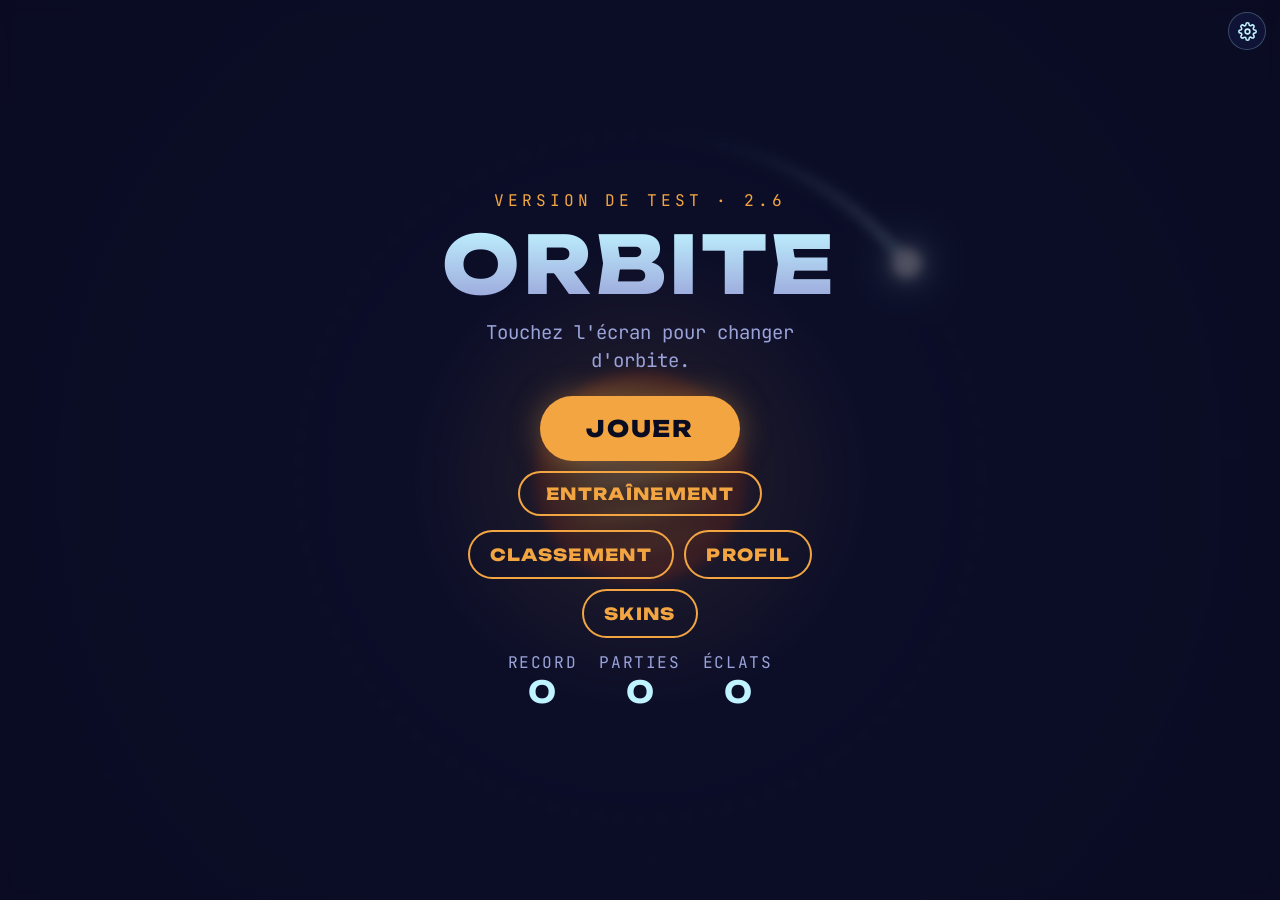
==== commit 135f64c5: "Version 2.6 (en test) : statistiques anonymes et page Confidentialité - Le jeu envoie des statistiqu" ====
--- a/beta/index.html
+++ b/beta/index.html
@@ -211,7 +211,7 @@
 @media (prefers-reduced-motion: reduce){.cta{box-shadow:none;}}
 
 /* back arrow (2.3): top left of every menu screen, same place on every phone */
-.back{position:fixed;top:calc(env(safe-area-inset-top,0px) + 12px);left:max(14px, env(safe-area-inset-left,0px));width:38px;height:38px;z-index:30;}
+.back{position:fixed;top:calc(env(safe-area-inset-top,0px) + 12px);left:max(14px, env(safe-area-inset-left,0px));width:38px;height:38px;z-index:30;background:rgba(21,26,68,.94);}
 .back svg{width:20px;height:20px;}
 /* second chance (2.3): time left to decide */
 .timebar{width:100%;max-width:240px;height:4px;border-radius:2px;background:rgba(191,243,255,.15);overflow:hidden;}
@@ -233,6 +233,11 @@
 .trainfree{width:100%;display:flex;flex-direction:column;align-items:center;gap:10px;padding:14px;border-radius:14px;background:rgba(21,26,68,.55);border:1px solid rgba(191,243,255,.14);}
 .trainfree b{font-family:var(--display);font-weight:800;letter-spacing:.03em;color:var(--ion);}
 .trainfree .cta{margin-top:0;padding:13px 38px;font-size:1rem;}
+/* privacy (2.6) */
+.privcard{text-align:left;align-items:stretch;}
+.privcard .eyebrow,.privcard h2,.privcard > .link{align-self:center;text-align:center;}
+.privcard p{max-width:none;font-size:.92rem;}
+.privcard .srow{margin-top:10px;padding:12px 14px;border-radius:14px;background:rgba(21,26,68,.55);}
 </style>
 
 </head>
@@ -259,7 +264,7 @@
 <div class="overlay" id="menu">
   <div class="card">
     <button class="icon gear" id="setBtn" aria-label="Réglages"><svg viewBox="0 0 24 24" fill="none" stroke="currentColor" stroke-width="2" stroke-linecap="round" stroke-linejoin="round"><circle cx="12" cy="12" r="3"/><path d="M19.4 15a1.65 1.65 0 0 0 .33 1.82l.06.06a2 2 0 1 1-2.83 2.83l-.06-.06a1.65 1.65 0 0 0-1.82-.33 1.65 1.65 0 0 0-1 1.51V21a2 2 0 1 1-4 0v-.09A1.65 1.65 0 0 0 9 19.4a1.65 1.65 0 0 0-1.82.33l-.06.06a2 2 0 1 1-2.83-2.83l.06-.06A1.65 1.65 0 0 0 4.68 15a1.65 1.65 0 0 0-1.51-1H3a2 2 0 1 1 0-4h.09A1.65 1.65 0 0 0 4.6 9a1.65 1.65 0 0 0-.33-1.82l-.06-.06a2 2 0 1 1 2.83-2.83l.06.06A1.65 1.65 0 0 0 9 4.68a1.65 1.65 0 0 0 1-1.51V3a2 2 0 1 1 4 0v.09a1.65 1.65 0 0 0 1 1.51 1.65 1.65 0 0 0 1.82-.33l.06-.06a2 2 0 1 1 2.83 2.83l-.06.06A1.65 1.65 0 0 0 19.4 9a1.65 1.65 0 0 0 1.51 1H21a2 2 0 1 1 0 4h-.09a1.65 1.65 0 0 0-1.51 1z"/></svg></button>
-    <div class="eyebrow">Version de test · 2.5</div>
+    <div class="eyebrow">Version de test · 2.6</div>
     <h1 id="title">ORBITE</h1>
     <p>Touchez l'écran pour changer d'orbite.</p>
     <button class="cta" id="play">JOUER</button>
@@ -351,6 +356,30 @@
       <button class="cta" id="trGo">COMMENCER</button>
     </div>
     <button class="link" id="trainClose">Retour à l'accueil</button>
+  </div>
+</div>
+
+<div class="overlay" id="privacy" hidden>
+  <div class="card privcard">
+    <div class="eyebrow">Réglages</div>
+    <h2>Confidentialité</h2>
+    <section class="psec"><h3>Sur votre téléphone</h3>
+      <p>Votre progression (record, éclats, skins, statistiques) et vos réglages restent sur cet appareil. Rien d'autre ne le quitte, à part ce qui suit.</p>
+    </section>
+    <section class="psec"><h3>Classement en ligne</h3>
+      <p>Si vous choisissez un pseudo, il est envoyé avec le résultat de vos parties (tours, durée, éclats, série de frôlements) et vos skins, pour le classement et votre profil public. Pas de nom, pas d'adresse e-mail, pas de compte.</p>
+    </section>
+    <section class="psec"><h3>Statistiques anonymes</h3>
+      <p>Pour améliorer le jeu, des statistiques sans pseudo sont envoyées, reliées à un numéro tiré au hasard : parties jouées, tours, paliers atteints, skins achetés, écrans ouverts, type d'appareil (iPhone, Android ou ordinateur).</p>
+      <div class="srow"><div><b>Partager les statistiques anonymes</b><small id="statsNote"></small></div><button class="switch" id="swStats" role="switch" aria-label="Partager les statistiques anonymes"><i></i></button></div>
+    </section>
+    <section class="psec"><h3>Où et combien de temps</h3>
+      <p>Sur un serveur en Europe (Supabase). Pas de publicité, aucun pistage par d'autres sociétés. Les statistiques anonymes sont effacées au bout de 13 mois.</p>
+    </section>
+    <section class="psec"><h3>Effacer vos données</h3>
+      <p>Envoyez-moi un message en privé avec votre pseudo (et votre numéro anonyme ci-dessus) : tout ce qui vous concerne sur le serveur sera effacé.</p>
+    </section>
+    <button class="link" id="privClose">Retour aux réglages</button>
   </div>
 </div>
 
@@ -451,6 +480,7 @@
       <div class="srow"><div><b>Comment jouer</b><small>Toutes les règles du jeu</small></div><button class="pill" id="howBtn">Voir</button></div>
       <div class="srow"><div><b>Didacticiel</b><small>Revoir comment jouer, pas à pas</small></div><button class="pill" id="setTuto">Revoir</button></div>
       <div class="srow"><div><b>Nouveautés</b><small>Version <span id="verLabel"></span></small></div><button class="pill" id="newsBtn">Voir</button></div>
+      <div class="srow"><div><b>Confidentialité</b><small>Ce que le jeu garde et envoie</small></div><button class="pill" id="privBtn">Voir</button></div>
     </div>
     <div class="sgroup scontact">
       <b>Un bug ? Une idée ?</b>
@@ -595,7 +625,7 @@
 let wallet = store.get('v2.wallet', gemsTotal), nearTotal = store.get('v2.near', 0);            // spendable crystals (gemsTotal = lifetime)
 let owned = store.get('v2.owned', ['sonde']), equipped = store.get('v2.skin', 'sonde');
 // Player settings (2.2). Sound stays in its own key ('muted').
-let settings = Object.assign({vib: true, lowfx: false, clock: true}, store.get('settings', {}));
+let settings = Object.assign({vib: true, lowfx: false, clock: true, stats: true}, store.get('settings', {}));   // stats: anonymous statistics (2.6)
 // Count a finished run in the stats (never for test runs). Returns true on a new record.
 function recordRun(){
   if (testRun) return false;
@@ -882,7 +912,7 @@
 
 // ---------- UI ----------
 const ui = {
-  show(id){ for (const k of ['menu','paused','over','test','shop','news','howto','board','pseudoBox','profile','unlock','sharebox','notice','settings','second','player','train']) $(k).hidden = k !== id; },
+  show(id){ for (const k of ['menu','paused','over','test','shop','news','howto','board','pseudoBox','profile','unlock','sharebox','notice','settings','second','player','train','privacy']) $(k).hidden = k !== id; },
   hud(on){ $('hud').hidden = !on; },
   score(){ $('sc').textContent = S.laps; $('hs').textContent = 'Record ' + Math.max(best, testRun || S.tuto ? 0 : S.laps); $('gm').textContent = '◆ ' + S.shards; },
   stats(){ $('menuBest').textContent = best; $('menuGames').textContent = games; $('menuGems').textContent = wallet; },
@@ -965,7 +995,7 @@
 // Back arrow (2.3) at the top left of each menu screen: does exactly what the screen's own "Retour…" button does.
 // A single button on the page itself (not inside the screens, whose blurred background would make it scroll away).
 const BACK_OF = {settings: 'setClose', board: 'boardClose', profile: 'profClose', shop: 'shopClose', howto: 'howClose',
-  pseudoBox: 'pseudoLater', news: 'newsOk', sharebox: 'shareClose', unlock: 'unlockClose', test: 'testClose', player: 'plClose', train: 'trainClose'};
+  pseudoBox: 'pseudoLater', news: 'newsOk', sharebox: 'shareClose', unlock: 'unlockClose', test: 'testClose', player: 'plClose', train: 'trainClose', privacy: 'privClose'};
 const backBtn = document.createElement('button');
 backBtn.className = 'icon back'; backBtn.id = 'backBtn'; backBtn.setAttribute('aria-label', 'Retour'); backBtn.hidden = true;
 backBtn.innerHTML = '<svg viewBox="0 0 24 24" fill="none" stroke="currentColor" stroke-width="2.4" stroke-linecap="round" stroke-linejoin="round"><path d="M15 18l-6-6 6-6"/></svg>';
@@ -1158,10 +1188,10 @@
 }
 function unlockBonus(){
   for (const sk of SKINS) if (sk.unlockLaps && lapsTotal >= sk.unlockLaps && !owned.includes(sk.id)){
-    owned.push(sk.id); store.set('v2.owned', owned); syncSkins(); setTimeout(() => celebrateSkin(sk.id), 300);
-  }
-}
-function openShop(){ pendingBuy = null; renderShop(); ui.show('shop'); if (!previewRaf) previewRaf = requestAnimationFrame(previewLoop); }
+    owned.push(sk.id); store.set('v2.owned', owned); syncSkins(); track('buy', {skin: sk.id, price: sk.price}); setTimeout(() => celebrateSkin(sk.id), 300);
+  }
+}
+function openShop(){ track('view', {s: 'shop'}); pendingBuy = null; renderShop(); ui.show('shop'); if (!previewRaf) previewRaf = requestAnimationFrame(previewLoop); }
 $('shopBtn').addEventListener('click', openShop);
 $('shopClose').addEventListener('click', () => { ui.show('menu'); ui.stats(); });
 $('skins').addEventListener('click', e => {
@@ -1304,6 +1334,7 @@
 }
 function tutoNext(){ const i = S.tuto.step + 1; if (i < TUTO.length) tutoEnter(i); else tutoFinish(true); }
 function tutoFinish(play){
+  track('tuto', {done: S.tuto.step === TUTO.length - 1, step: S.tuto.step, from: tutoFrom});
   tutoDone = true; store.set('tutoDone', true);
   clearEvent(); $('tuto').hidden = true; $('sc').classList.remove('glow'); resize();
   if (play) start(); else goHome();
@@ -1321,6 +1352,10 @@
 // ---------- versions & news ----------
 // Newest first. Texts are written for players (no tech talk) and are proofread before each release.
 const CHANGELOG = [
+  {v:'2.6', date:'27/11/2026', notes:[
+    "Nouveau dans les Réglages : la page Confidentialité. Elle explique ce que le jeu garde sur votre téléphone et ce qu'il envoie.",
+    "Pour améliorer le jeu, des statistiques anonymes sont envoyées (sans pseudo). Vous pouvez les couper à tout moment dans Confidentialité.",
+  ]},
   {v:'2.5', date:'27/11/2026', notes:[
     "Nouveau : l'Entraînement, depuis l'accueil. Commencez juste avant un palier, ou au tour de votre choix jusqu'au tour 200, pour vous exercer. Rien ne compte : ni record, ni classement, ni éclats.",
     "Le didacticiel apprend maintenant les frôlements, et présente les inversions folles, les bonus de palier et la seconde chance.",
@@ -1664,7 +1699,7 @@
     }
   } catch(e){ if (id === boardReq) msg.textContent = 'Impossible de charger le classement. Vérifiez votre connexion.'; }
 }
-function openBoard(){ syncSkins(); boardMe(); ui.show('board'); loadBoard(); loadPlayerInfo().then(() => { if (!$('board').hidden) boardMe(); }); }
+function openBoard(){ track('view', {s: 'board'}); syncSkins(); boardMe(); ui.show('board'); loadBoard(); loadPlayerInfo().then(() => { if (!$('board').hidden) boardMe(); }); }
 $('boardBtn').addEventListener('click', openBoard);
 $('boardClose').addEventListener('click', () => { ui.show('menu'); ui.stats(); });
 $('boardPeriod').addEventListener('click', e => { const b = e.target.closest('button'); if (b){ boardPeriod = b.dataset.p; store.set('boardPeriod', boardPeriod); loadBoard(); } });
@@ -1688,6 +1723,7 @@
 // ----- another player's profile, opened from the leaderboard (2.3) -----
 let plSkin = null, plReq = 0;
 async function openPlayer(name){
+  track('view', {s: 'player'});
   const id = ++plReq;
   plSkin = null; $('plName').textContent = name; $('plWas').textContent = ''; $('plSince').textContent = '';
   $('plPerf').hidden = $('plColl').hidden = true; $('plMsg').textContent = 'Chargement…';
@@ -1720,6 +1756,34 @@
   $('plSince').textContent = p.since ? 'Dans le classement depuis le ' + fmtDate(p.since) : '';
 }
 $('plClose').addEventListener('click', () => ui.show('board'));
+
+// ----- anonymous statistics (2.6) -----
+// No pseudo, no player id: a separate random number (anonId) only links a device's events together.
+// Events wait on the device (v2.events) and are sent in small batches: at the end of a run, when the app is put
+// away, and at start. Nothing is recorded or sent when the player turns statistics off (Confidentialité).
+let anonId = store.get('v2.aid', null); if (!anonId){ anonId = newId(); store.set('v2.aid', anonId); }
+let events = store.get('v2.events', []), sendingEvents = null;
+const PLATFORM = /iPhone|iPad|iPod/.test(navigator.userAgent) || (navigator.platform === 'MacIntel' && navigator.maxTouchPoints > 1) ? 'ios'
+  : /Android/.test(navigator.userAgent) ? 'android' : 'desktop';
+const INSTALLED = (window.matchMedia && matchMedia('(display-mode: standalone)').matches) || navigator.standalone === true;
+function track(kind, data = {}){
+  if (!settings.stats) return;
+  events.push({k: kind, d: data, at: new Date().toISOString()});
+  events = events.slice(-200); store.set('v2.events', events);
+}
+function sendEvents(){
+  if (sendingEvents || !settings.stats || !events.length) return sendingEvents || Promise.resolve();
+  const batch = events.slice(0, 50);
+  sendingEvents = rpc('log_events', {p_aid: anonId, p_version: APP_VERSION + (STORE_PREFIX === 'orbite.' ? '' : '-test'),
+      p_platform: PLATFORM + (INSTALLED ? '-app' : ''), p_events: batch})
+    .then(() => { events = events.slice(batch.length); store.set('v2.events', events); })
+    .catch(e => { if (e.code !== 'reseau' && e.code !== 'trop_rapide'){ events = events.slice(batch.length); store.set('v2.events', events); } })   // refused: dropped
+    .finally(() => { sendingEvents = null; });
+  return sendingEvents;
+}
+track('open', {sound: !muted, vib: settings.vib, lowfx: settings.lowfx, clock: settings.clock, pseudo: !!pseudo, games, best});
+document.addEventListener('visibilitychange', () => { if (document.hidden) sendEvents(); });
+setTimeout(sendEvents, 3000);
 </script>
 <script>
 // Orbite · Profil, célébration des skins, partage
@@ -1755,6 +1819,7 @@
   drawProbe(c, 19, 19, sk.sprite ? [] : tr.map(p => ({x: p.x - 8, y: p.y + 6})), sk, 0, sk.sprite ? .55 : .9);
 }
 async function openProfile(){
+  track('view', {s: 'profile'});
   unlockBonus();
   const st = store.get('v2.stats', {});
   $('profName').textContent = pseudo || 'Sans pseudo';
@@ -1911,6 +1976,7 @@
 function setSwitch(id, on){ $(id).setAttribute('aria-checked', String(!!on)); }
 function saveSettings(){ store.set('settings', settings); }
 function openSettings(){
+  if ($('privacy').hidden && $('howto').hidden && $('news').hidden) track('view', {s: 'settings'});
   setSwitch('swSound', !muted); setSwitch('swVib', settings.vib && canVibrate); setSwitch('swFx', settings.lowfx); setSwitch('swClock', settings.clock);
   $('swVib').disabled = !canVibrate;
   $('vibNote').textContent = canVibrate ? 'Petites vibrations pendant la partie' : 'Non disponible sur cet appareil';
@@ -1927,6 +1993,14 @@
 $('swClock').addEventListener('click', () => { settings.clock = !settings.clock; saveSettings(); setSwitch('swClock', settings.clock); $('clock').hidden = !settings.clock; });
 $('setPseudoBtn').addEventListener('click', () => openPseudo('settings'));
 $('setTuto').addEventListener('click', () => startTutorial('howto'));
+// Privacy (2.6)
+function openPrivacy(){ setSwitch('swStats', settings.stats); $('statsNote').textContent = 'Votre numéro anonyme : ' + anonId.slice(0, 8); ui.show('privacy'); }
+$('privBtn').addEventListener('click', openPrivacy);
+$('privClose').addEventListener('click', openSettings);
+$('swStats').addEventListener('click', () => {
+  settings.stats = !settings.stats; saveSettings(); setSwitch('swStats', settings.stats);
+  if (!settings.stats){ events = []; store.set('v2.events', events); }       // nothing waiting is sent either
+});
 
 // ---------- hidden test mode ----------
 let testRun = null;                              // {lap, kind} while a test run is active
@@ -2006,6 +2080,10 @@
 }
 function finishRun(delay){
   const isBest = recordRun();                   // test runs never touch the stats
+  if (!testRun || testRun.train) track('game', {laps: S.laps, dur: Math.round(S.t), gems: S.shards, bonus: S.bonus || 0, hard: S.hard,
+    revived: !!S.revived, near: S.near || 0, chain: S.bestChain || 0, hops: S.hops || 0, record: isBest,
+    train: testRun ? testRun.lap : null});
+  setTimeout(sendEvents, 1500);
   setTimeout(() => {
     mode = 'over'; ui.hud(false);
     $('finalScore').textContent = S.laps; $('overBest').textContent = best;
@@ -2019,11 +2097,11 @@
 }
 function declineRevive(){
   if (mode !== 'offer') return;
-  mode = 'dying'; ui.show(null); finishRun(0);
+  mode = 'dying'; ui.show(null); track('revive', {used: false, laps: S.laps}); finishRun(0);
 }
 function revive(){
   if (mode !== 'offer' || wallet < REVIVE_COST) return;
-  wallet -= REVIVE_COST; store.set('v2.wallet', wallet);
+  wallet -= REVIVE_COST; store.set('v2.wallet', wallet); track('revive', {used: true, laps: S.laps});
   S.revived = true; S.dead = false; S.shield = REVIVE_SHIELD;
   S.rocks = []; S.spawnT = Math.max(S.spawnT, 1);              // a clear sky to start again
   S.trail = []; S.shake = 0;
@@ -2078,7 +2156,7 @@
 $('trPlus').addEventListener('click', () => setTrainLap(trainLap + 1));
 $('trLap').addEventListener('change', e => setTrainLap(e.target.value));
 $('trGo').addEventListener('click', () => { setTrainLap($('trLap').value); testRun = {lap: trainLap, kind: 'random', train: true, name: 'Tour ' + trainLap}; start(); });
-$('trainBtn').addEventListener('click', () => { setTrainLap(trainLap); openTraining(); });
+$('trainBtn').addEventListener('click', () => { setTrainLap(trainLap); openTraining(); track('view', {s: 'train'}); });
 $('trainClose').addEventListener('click', () => { ui.show('menu'); ui.stats(); });
 </script>
 <script>
